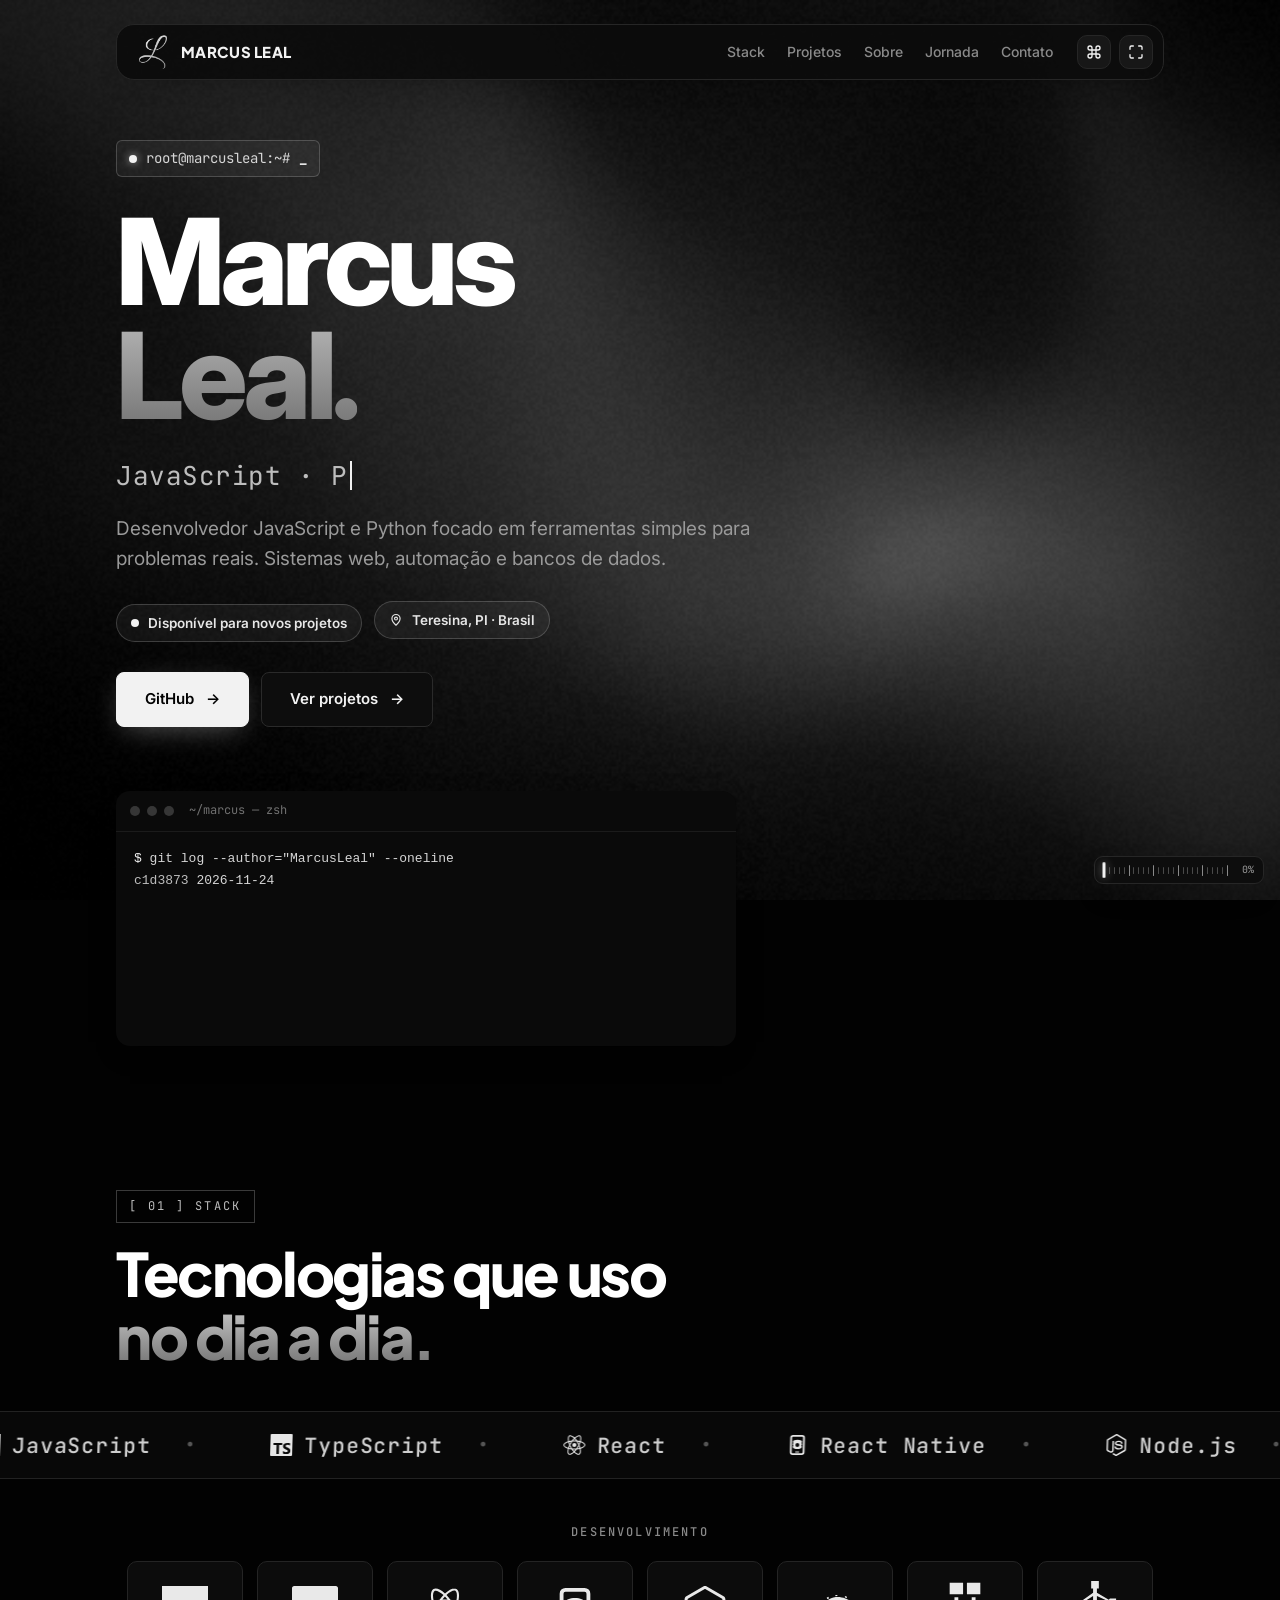
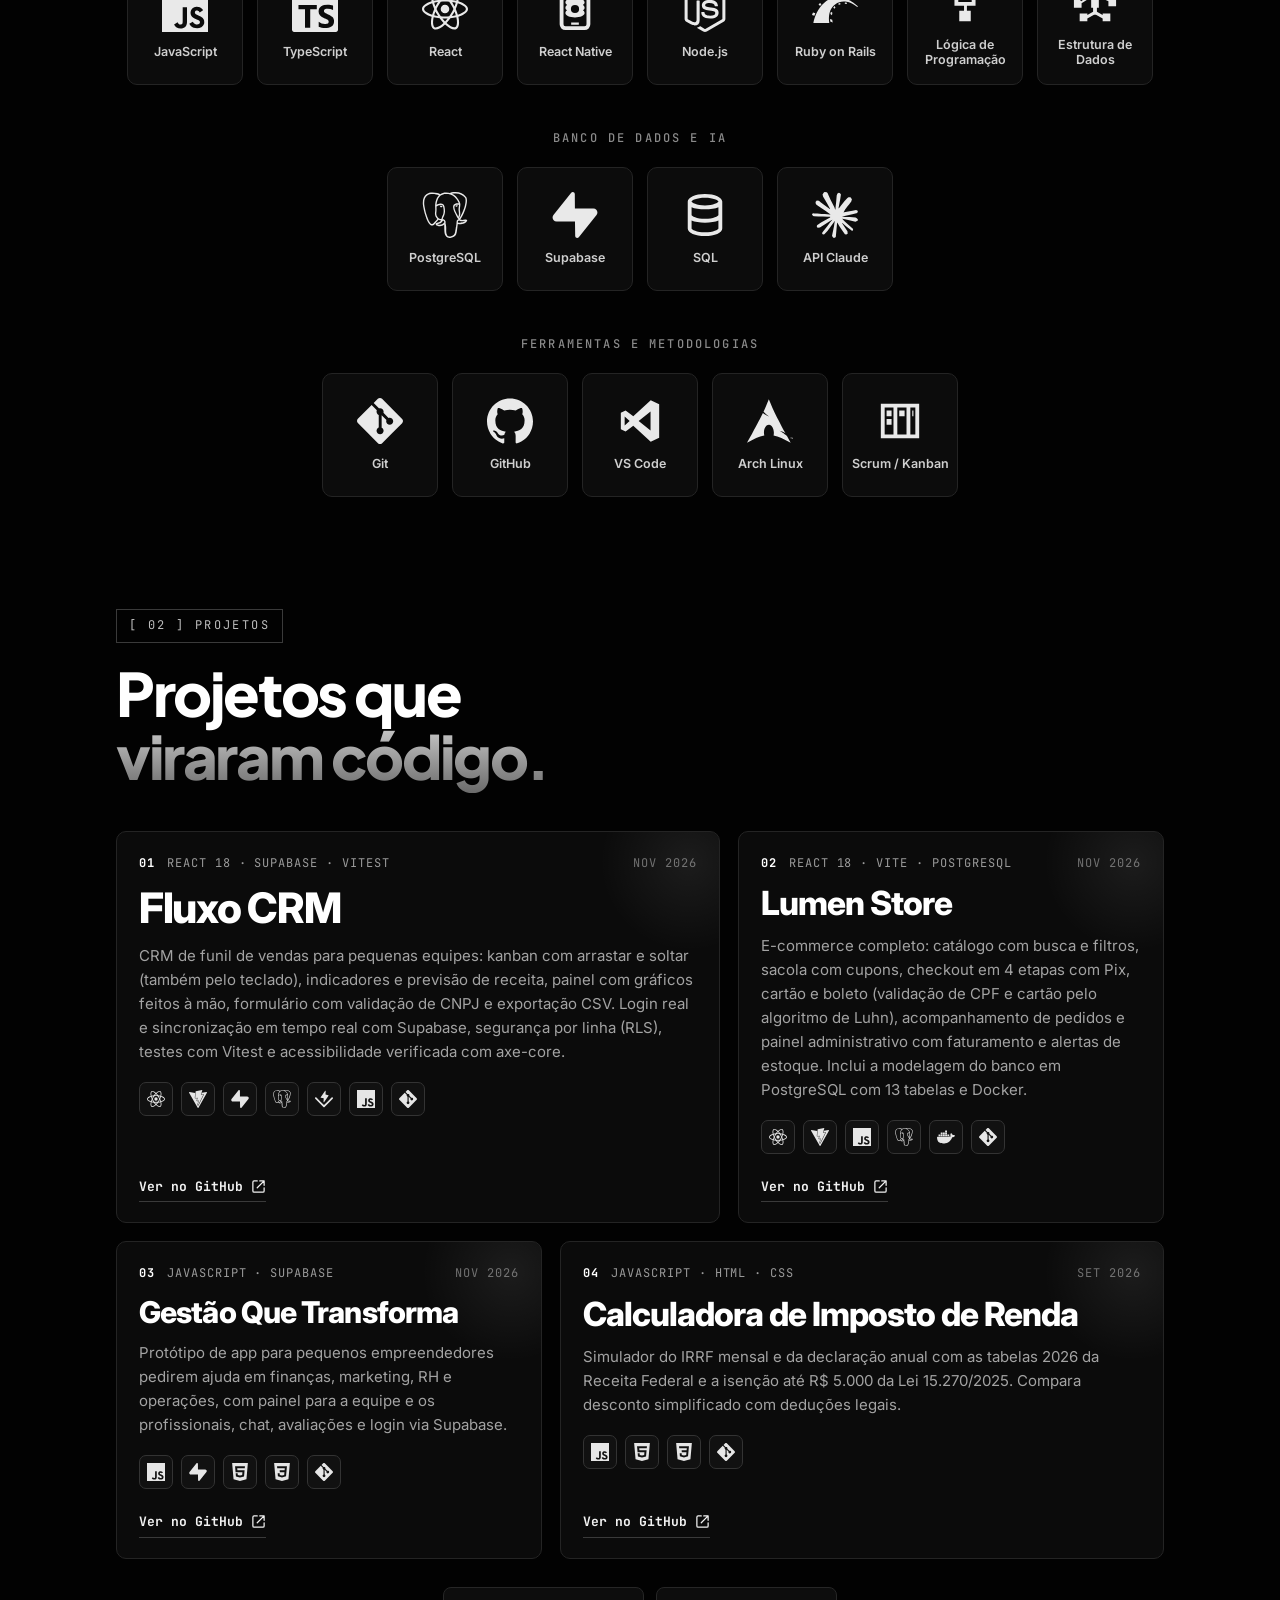
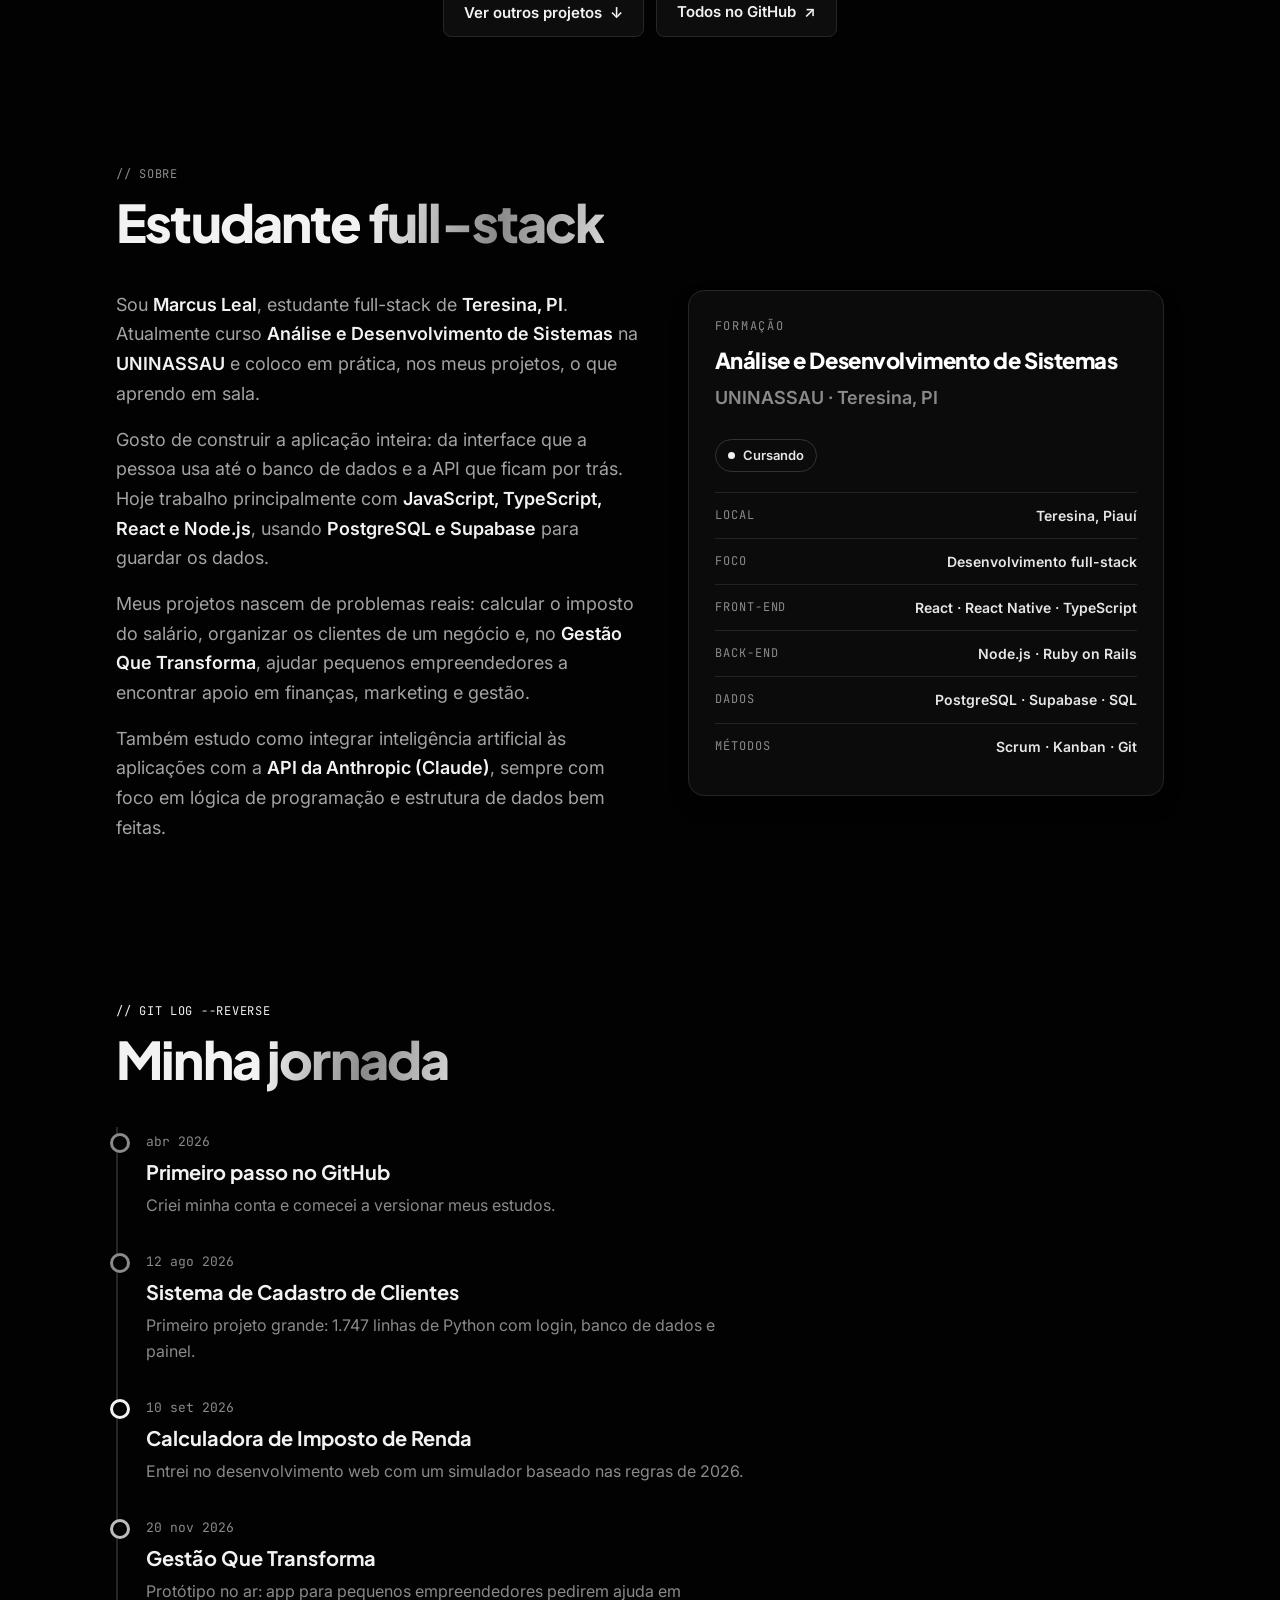
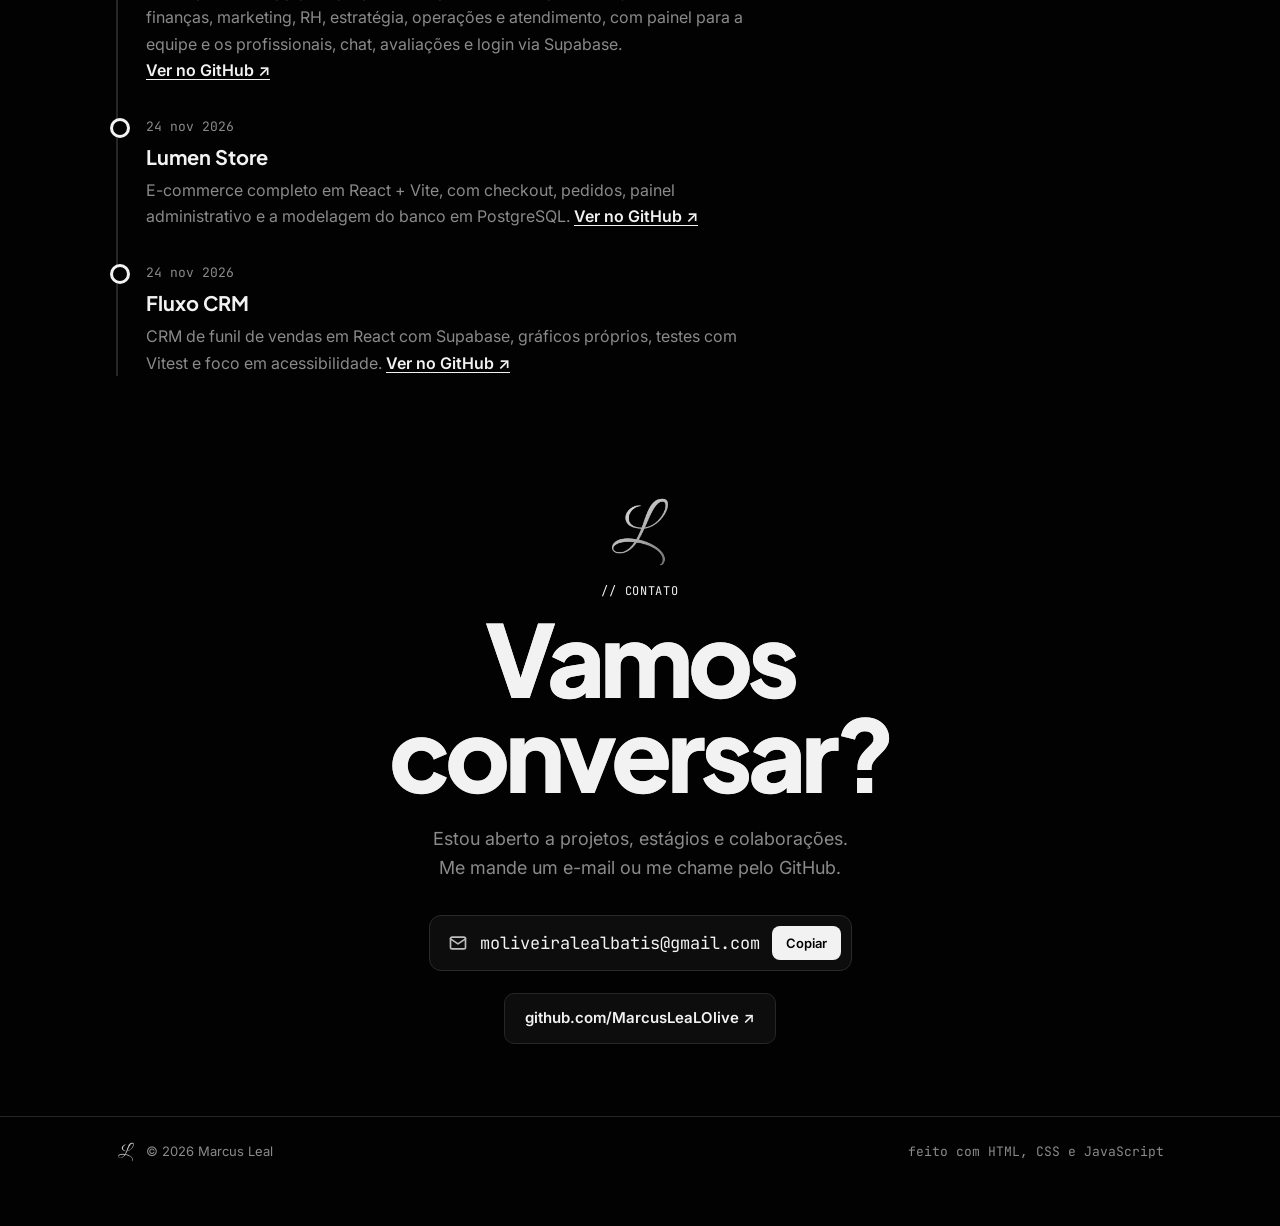
==== index.html @ 1be0ffc7 "Portfólio de Marcus Leal: estrutura organizada para GitHub e Vercel Co-Authored-By: Claude Opus 5.5 " ====
<!doctype html>
<html lang="pt-BR">
<head>
<meta charset="utf-8">
<meta name="viewport" content="width=device-width, initial-scale=1, viewport-fit=cover">
<title>Marcus Leal · Desenvolvedor full-stack</title>
<meta name="description" content="Portfólio de Marcus Leal, estudante full-stack de Análise e Desenvolvimento de Sistemas na UNINASSAU, em Teresina (PI). Projetos em React, Node.js, TypeScript, PostgreSQL e Supabase.">
<meta name="theme-color" content="#020202">
<meta property="og:title" content="Marcus Leal · Desenvolvedor full-stack">
<meta property="og:description" content="Projetos em React, Node.js, TypeScript, PostgreSQL e Supabase.">
<meta property="og:type" content="website">
<meta property="og:url" content="https://marcusleal.site/">
<meta property="og:image" content="https://marcusleal.site/images/og-image.png">
<meta property="og:locale" content="pt_BR">
<meta name="twitter:card" content="summary_large_image">
<meta name="author" content="Marcus Leal">
<meta name="robots" content="index, follow">
<style>:root{color-scheme:dark;padding-top:env(safe-area-inset-top,0px);padding-bottom:env(safe-area-inset-bottom,0px)}body{margin:0;font:14px/1.5 system-ui,-apple-system,sans-serif}img{max-width:100%}[hidden]{display:none!important}</style>
<link rel="canonical" href="https://marcusleal.site/">
<link rel="icon" href="/favicon.ico" sizes="any">
<link rel="icon" type="image/png" sizes="48x48" href="/favicon-48.png">
<link rel="icon" type="image/png" sizes="96x96" href="/favicon-96.png">
<link rel="icon" type="image/png" sizes="192x192" href="/favicon-192.png">
<link rel="apple-touch-icon" href="/apple-touch-icon.png">
<link rel="manifest" href="/site.webmanifest">
<link rel="preconnect" href="https://fonts.googleapis.com">
<link rel="stylesheet" href="https://fonts.googleapis.com/css2?family=Abril+Fatface&family=League+Spartan:wght@800;900&family=Plus+Jakarta+Sans:wght@500;600;700;800&family=Inter:wght@400;500;600&family=JetBrains+Mono:wght@400;500&display=swap">
<link rel="stylesheet" href="/style.css">
</head>
<body>
<canvas id="ocean" aria-hidden="true"></canvas>

<nav class="top">
  <div class="wrap bar">
    <div class="pill">
      <a class="logo" href="#topo" aria-label="Marcus Leal, início"><span class="mark-L" aria-hidden="true"></span>Marcus Leal</a>
      <div class="right">
        <ul>
          <li><a href="#stack">Stack</a></li>
          <li><a href="#projetos">Projetos</a></li>
          <li><a href="#sobre">Sobre</a></li>
          <li><a href="#jornada">Jornada</a></li>
          <li><a href="#contato">Contato</a></li>
        </ul>
        <button class="icon-btn" id="cmd" type="button" aria-label="Abrir menu rápido (Ctrl+K)" title="Menu rápido (Ctrl+K)">
          <svg viewBox="0 0 24 24" fill="none" stroke="currentColor" stroke-width="2" stroke-linecap="round" stroke-linejoin="round"><path d="M15 6v12a3 3 0 1 0 3-3H6a3 3 0 1 0 3 3V6a3 3 0 1 0-3 3h12a3 3 0 1 0-3-3"/></svg>
        </button>
        <button class="icon-btn" id="fs" type="button" aria-label="Tela cheia" title="Tela cheia">
          <svg viewBox="0 0 24 24" fill="none" stroke="currentColor" stroke-width="2" stroke-linecap="round" stroke-linejoin="round"><path d="M8 3H5a2 2 0 0 0-2 2v3M21 8V5a2 2 0 0 0-2-2h-3M3 16v3a2 2 0 0 0 2 2h3M16 21h3a2 2 0 0 0 2-2v-3"/></svg>
        </button>
      </div>
    </div>
  </div>
</nav>
<div class="ruler" id="ruler" role="slider" aria-label="Rolagem da página" aria-valuemin="0" aria-valuemax="100" aria-valuenow="0" tabindex="0"><div class="ticks" id="ticks"><span class="mark" id="mark"></span></div><span class="pct" id="rpct">0%</span></div>
<div class="palette-bg" id="pal" hidden>
  <div class="palette" role="dialog" aria-label="Menu rápido">
    <input id="palq" placeholder="Ir para…" autocomplete="off">
    <ul id="pall">
      <li><a href="#topo">Início <span>topo</span></a></li>
      <li><a href="#projetos">Projetos <span>5 repositórios</span></a></li>
      <li><a href="#sobre">Sobre <span>formação</span></a></li>
      <li><a href="#jornada">Jornada <span>git log</span></a></li>
      <li><a href="#contato">Contato <span>e-mail</span></a></li>
      <li><a href="https://github.com/MarcusLeaLOlive" target="_blank" rel="noopener">GitHub <span>↗</span></a></li>
    </ul>
  </div>
</div>

<main>
  <header class="hero hero2" id="topo">
    <div class="wrap">
      <span class="prompt"><i></i>root@marcusleal:~# <b class="cur">_</b></span>
      <h1 class="name2" aria-label="Marcus Leal">Marcus<br><span>Leal<em>.</em></span></h1>
      <p class="stack2" aria-label="JavaScript, Python e SQLite"><span id="stk">JavaScript · Python · SQLite</span><span class="bar" aria-hidden="true"></span></p>
      <p class="desc2">Desenvolvedor JavaScript e Python focado em ferramentas simples para problemas reais. Sistemas web, automação e bancos de dados.</p>
      <span class="avail"><i></i>Disponível para novos projetos</span>
      <span class="avail loc"><svg viewBox="0 0 24 24" width="14" height="14" fill="none" stroke="currentColor" stroke-width="2" stroke-linecap="round" stroke-linejoin="round" aria-hidden="true"><path d="M12 21s-7-6.2-7-11.5a7 7 0 0 1 14 0C19 14.8 12 21 12 21z"/><circle cx="12" cy="9.5" r="2.5"/></svg>Teresina, PI · Brasil</span>
      <div class="cta">
        <a class="btn primary" href="https://github.com/MarcusLeaLOlive" target="_blank" rel="noopener">GitHub <span aria-hidden="true">→</span></a>
        <a class="btn" href="#projetos">Ver projetos <span aria-hidden="true">→</span></a>
      </div>

      <div class="term" role="img" aria-label="Terminal mostrando o histórico de commits de Marcus Leal">
        <div class="term-top"><span></span><span></span><span></span><em>~/marcus — zsh</em></div>
        <pre id="term"></pre>
      </div>
    </div>
  </header>

  <section id="stack" class="stack">
    <div class="wrap">
      <span class="stk-tag">[ 01 ] STACK</span>
      <h2 class="stk-h">Tecnologias que uso<br><span>no dia a dia.</span></h2>
    </div>
    <div class="marquee stk-marquee" id="velo" aria-hidden="true">
      <div class="track" data-v="1"><div class="set"><span><svg class="ico" viewBox="0 0 24 24" aria-hidden="true"><path d="M0 0h24v24H0V0zm22.034 18.276c-.175-1.095-.888-2.015-3.003-2.873-.736-.345-1.554-.585-1.797-1.14-.091-.33-.105-.51-.046-.705.15-.646.915-.84 1.515-.66.39.12.75.42.976.9 1.034-.676 1.034-.676 1.755-1.125-.27-.42-.404-.601-.586-.78-.63-.705-1.469-1.065-2.834-1.034l-.705.089c-.676.165-1.32.525-1.71 1.005-1.14 1.291-.811 3.541.569 4.471 1.365 1.02 3.361 1.244 3.616 2.205.24 1.17-.87 1.545-1.966 1.41-.811-.18-1.26-.586-1.755-1.336l-1.83 1.051c.21.48.45.689.81 1.109 1.74 1.756 6.09 1.666 6.871-1.004.029-.09.24-.705.074-1.65l.046.067zm-8.983-7.245h-2.248c0 1.938-.009 3.864-.009 5.805 0 1.232.063 2.363-.138 2.711-.33.689-1.18.601-1.566.48-.396-.196-.597-.466-.83-.855-.063-.105-.11-.196-.127-.196l-1.825 1.125c.305.63.75 1.172 1.324 1.517.855.51 2.004.675 3.207.405.783-.226 1.458-.691 1.811-1.411.51-.93.402-2.07.397-3.346.012-2.054 0-4.109 0-6.179l.004-.056z"/></svg>JavaScript</span><span><svg class="ico" viewBox="0 0 24 24" aria-hidden="true"><path d="M1.125 0C.502 0 0 .502 0 1.125v21.75C0 23.498.502 24 1.125 24h21.75c.623 0 1.125-.502 1.125-1.125V1.125C24 .502 23.498 0 22.875 0zm17.363 9.75c.612 0 1.154.037 1.627.111a6.38 6.38 0 0 1 1.306.34v2.458a3.95 3.95 0 0 0-.643-.361 5.093 5.093 0 0 0-.717-.26 5.453 5.453 0 0 0-1.426-.2c-.3 0-.573.028-.819.086a2.1 2.1 0 0 0-.623.242c-.17.104-.3.229-.393.374a.888.888 0 0 0-.14.49c0 .196.053.373.156.529.104.156.252.304.443.444s.423.276.696.41c.273.135.582.274.926.416.47.197.892.407 1.266.628.374.222.695.473.963.753.268.279.472.598.614.957.142.359.214.776.214 1.253 0 .657-.125 1.21-.373 1.656a3.033 3.033 0 0 1-1.012 1.085 4.38 4.38 0 0 1-1.487.596c-.566.12-1.163.18-1.79.18a9.916 9.916 0 0 1-1.84-.164 5.544 5.544 0 0 1-1.512-.493v-2.63a5.033 5.033 0 0 0 3.237 1.2c.333 0 .624-.03.872-.09.249-.06.456-.144.623-.25.166-.108.29-.234.373-.38a1.023 1.023 0 0 0-.074-1.089 2.12 2.12 0 0 0-.537-.5 5.597 5.597 0 0 0-.807-.444 27.72 27.72 0 0 0-1.007-.436c-.918-.383-1.602-.852-2.053-1.405-.45-.553-.676-1.222-.676-2.005 0-.614.123-1.141.369-1.582.246-.441.58-.804 1.004-1.089a4.494 4.494 0 0 1 1.47-.629 7.536 7.536 0 0 1 1.77-.201zm-15.113.188h9.563v2.166H9.506v9.646H6.789v-9.646H3.375z"/></svg>TypeScript</span><span><svg class="ico" viewBox="0 0 24 24" aria-hidden="true"><path d="M14.23 12.004a2.236 2.236 0 0 1-2.235 2.236 2.236 2.236 0 0 1-2.236-2.236 2.236 2.236 0 0 1 2.235-2.236 2.236 2.236 0 0 1 2.236 2.236zm2.648-10.69c-1.346 0-3.107.96-4.888 2.622-1.78-1.653-3.542-2.602-4.887-2.602-.41 0-.783.093-1.106.278-1.375.793-1.683 3.264-.973 6.365C1.98 8.917 0 10.42 0 12.004c0 1.59 1.99 3.097 5.043 4.03-.704 3.113-.39 5.588.988 6.38.32.187.69.275 1.102.275 1.345 0 3.107-.96 4.888-2.624 1.78 1.654 3.542 2.603 4.887 2.603.41 0 .783-.09 1.106-.275 1.374-.792 1.683-3.263.973-6.365C22.02 15.096 24 13.59 24 12.004c0-1.59-1.99-3.097-5.043-4.032.704-3.11.39-5.587-.988-6.38-.318-.184-.688-.277-1.092-.278zm-.005 1.09v.006c.225 0 .406.044.558.127.666.382.955 1.835.73 3.704-.054.46-.142.945-.25 1.44-.96-.236-2.006-.417-3.107-.534-.66-.905-1.345-1.727-2.035-2.447 1.592-1.48 3.087-2.292 4.105-2.295zm-9.77.02c1.012 0 2.514.808 4.11 2.28-.686.72-1.37 1.537-2.02 2.442-1.107.117-2.154.298-3.113.538-.112-.49-.195-.964-.254-1.42-.23-1.868.054-3.32.714-3.707.19-.09.4-.127.563-.132zm4.882 3.05c.455.468.91.992 1.36 1.564-.44-.02-.89-.034-1.345-.034-.46 0-.915.01-1.36.034.44-.572.895-1.096 1.345-1.565zM12 8.1c.74 0 1.477.034 2.202.093.406.582.802 1.203 1.183 1.86.372.64.71 1.29 1.018 1.946-.308.655-.646 1.31-1.013 1.95-.38.66-.773 1.288-1.18 1.87-.728.063-1.466.098-2.21.098-.74 0-1.477-.035-2.202-.093-.406-.582-.802-1.204-1.183-1.86-.372-.64-.71-1.29-1.018-1.946.303-.657.646-1.313 1.013-1.954.38-.66.773-1.286 1.18-1.868.728-.064 1.466-.098 2.21-.098zm-3.635.254c-.24.377-.48.763-.704 1.16-.225.39-.435.782-.635 1.174-.265-.656-.49-1.31-.676-1.947.64-.15 1.315-.283 2.015-.386zm7.26 0c.695.103 1.365.23 2.006.387-.18.632-.405 1.282-.66 1.933-.2-.39-.41-.783-.64-1.174-.225-.392-.465-.774-.705-1.146zm3.063.675c.484.15.944.317 1.375.498 1.732.74 2.852 1.708 2.852 2.476-.005.768-1.125 1.74-2.857 2.475-.42.18-.88.342-1.355.493-.28-.958-.646-1.956-1.1-2.98.45-1.017.81-2.01 1.085-2.964zm-13.395.004c.278.96.645 1.957 1.1 2.98-.45 1.017-.812 2.01-1.086 2.964-.484-.15-.944-.318-1.37-.5-1.732-.737-2.852-1.706-2.852-2.474 0-.768 1.12-1.742 2.852-2.476.42-.18.88-.342 1.356-.494zm11.678 4.28c.265.657.49 1.312.676 1.948-.64.157-1.316.29-2.016.39.24-.375.48-.762.705-1.158.225-.39.435-.788.636-1.18zm-9.945.02c.2.392.41.783.64 1.175.23.39.465.772.705 1.143-.695-.102-1.365-.23-2.006-.386.18-.63.406-1.282.66-1.933zM17.92 16.32c.112.493.2.968.254 1.423.23 1.868-.054 3.32-.714 3.708-.147.09-.338.128-.563.128-1.012 0-2.514-.807-4.11-2.28.686-.72 1.37-1.536 2.02-2.44 1.107-.118 2.154-.3 3.113-.54zm-11.83.01c.96.234 2.006.415 3.107.532.66.905 1.345 1.727 2.035 2.446-1.595 1.483-3.092 2.295-4.11 2.295-.22-.005-.406-.05-.553-.132-.666-.38-.955-1.834-.73-3.703.054-.46.142-.944.25-1.438zm4.56.64c.44.02.89.034 1.345.034.46 0 .915-.01 1.36-.034-.44.572-.895 1.095-1.345 1.565-.455-.47-.91-.993-1.36-1.565z"/></svg>React</span><span><svg class="ico" viewBox="0 0 24 24" aria-hidden="true"><path d="M12 9.86a2.14 2.14 0 1 0 0 4.28 2.14 2.14 0 0 0 0-4.28zM7 1h10a3 3 0 0 1 3 3v16a3 3 0 0 1-3 3H7a3 3 0 0 1-3-3V4a3 3 0 0 1 3-3zm0 2a1 1 0 0 0-1 1v16a1 1 0 0 0 1 1h10a1 1 0 0 0 1-1V4a1 1 0 0 0-1-1H7zm3 16h4v1.2h-4V19zm2-12.8c2.7 0 5 .9 5 2.3 0 .5-.3 1-.9 1.4.6.4.9.9.9 1.4s-.3 1-.9 1.4c.6.4.9.9.9 1.4 0 1.4-2.3 2.3-5 2.3s-5-.9-5-2.3c0-.5.3-1 .9-1.4-.6-.4-.9-.9-.9-1.4s.3-1 .9-1.4C7.3 9.5 7 9 7 8.5c0-1.4 2.3-2.3 5-2.3z"/></svg>React Native</span><span><svg class="ico" viewBox="0 0 24 24" aria-hidden="true"><path d="M11.998,24c-0.321,0-0.641-0.084-0.922-0.247l-2.936-1.737c-0.438-0.245-0.224-0.332-0.08-0.383 c0.585-0.203,0.703-0.25,1.328-0.604c0.065-0.037,0.151-0.023,0.218,0.017l2.256,1.339c0.082,0.045,0.197,0.045,0.272,0l8.795-5.076 c0.082-0.047,0.134-0.141,0.134-0.238V6.921c0-0.099-0.053-0.192-0.137-0.242l-8.791-5.072c-0.081-0.047-0.189-0.047-0.271,0 L3.075,6.68C2.99,6.729,2.936,6.825,2.936,6.921v10.15c0,0.097,0.054,0.189,0.139,0.235l2.409,1.392 c1.307,0.654,2.108-0.116,2.108-0.89V7.787c0-0.142,0.114-0.253,0.256-0.253h1.115c0.139,0,0.255,0.112,0.255,0.253v10.021 c0,1.745-0.95,2.745-2.604,2.745c-0.508,0-0.909,0-2.026-0.551L2.28,18.675c-0.57-0.329-0.922-0.945-0.922-1.604V6.921 c0-0.659,0.353-1.275,0.922-1.603l8.795-5.082c0.557-0.315,1.296-0.315,1.848,0l8.794,5.082c0.57,0.329,0.924,0.944,0.924,1.603 v10.15c0,0.659-0.354,1.273-0.924,1.604l-8.794,5.078C12.643,23.916,12.324,24,11.998,24z M19.099,13.993 c0-1.9-1.284-2.406-3.987-2.763c-2.731-0.361-3.009-0.548-3.009-1.187c0-0.528,0.235-1.233,2.258-1.233 c1.807,0,2.473,0.389,2.747,1.607c0.024,0.115,0.129,0.199,0.247,0.199h1.141c0.071,0,0.138-0.031,0.186-0.081 c0.048-0.054,0.074-0.123,0.067-0.196c-0.177-2.098-1.571-3.076-4.388-3.076c-2.508,0-4.004,1.058-4.004,2.833 c0,1.925,1.488,2.457,3.895,2.695c2.88,0.282,3.103,0.703,3.103,1.269c0,0.983-0.789,1.402-2.642,1.402 c-2.327,0-2.839-0.584-3.011-1.742c-0.02-0.124-0.126-0.215-0.253-0.215h-1.137c-0.141,0-0.254,0.112-0.254,0.253 c0,1.482,0.806,3.248,4.655,3.248C17.501,17.007,19.099,15.91,19.099,13.993z"/></svg>Node.js</span><span><svg class="ico" viewBox="0 0 24 24" aria-hidden="true"><path d="M.741 19.365h8.36s-1.598-7.291 3.693-10.243l.134-.066c1.286-.637 4.907-2.431 10.702 1.854.19-.159.37-.286.37-.286s-5.503-5.492-11.63-4.878c-3.079.275-6.867 3.079-9.09 6.783C1.058 16.233.741 19.365.741 19.365Zm8.804-.783a10.682 10.682 0 0 1-.127-1.333l1.143.412c.063.498.159.963.254 1.376l-1.27-.455Zm-7.799-4.317L.529 13.82c-.201.455-.423.984-.529 1.27l1.217.444c.137-.359.36-.878.529-1.269Zm7.831.296.857.677c.042-.413.116-.825.222-1.238l-.762-.603c-.137.391-.233.783-.317 1.164Zm2.042-2.646-.508-.762c.191-.243.413-.486.656-.709l.476.72a5.958 5.958 0 0 0-.624.751ZM4.19 8.878l.752.656c-.254.265-.498.551-.72.836l-.815-.698c.244-.265.508-.529.783-.794Zm9.799 1.027-.243-.73c.265-.117.571-.233.931-.339l.233.698a6.82 6.82 0 0 0-.921.371Zm3.122-.656.042-.667c.339.021.688.064 1.048.138l-.042.656a5.859 5.859 0 0 0-1.048-.127ZM8.942 6.392l-.476-.731c-.265.138-.54.286-.826.455l.487.741c.275-.169.54-.328.815-.465Zm9.217-.053.042-.709c-.095-.053-.36-.18-1.026-.371l-.043.699c.349.116.688.243 1.027.381ZM13.238 5.28h.106l-.212-.645c-.328 0-.666.021-1.016.063l.201.625a8.87 8.87 0 0 1 .921-.043Z"/></svg>Ruby on Rails</span><span><svg class="ico" viewBox="0 0 24 24" aria-hidden="true"><path d="M4 2h7v6H4V2zm9 0h7v6h-7V2zM6.5 9.5h2V12h7V9.5h2V14h-4.5v2.5H15V22H9v-5.5h2.5V14H6.5V9.5z"/></svg>Lógica de Programação</span><span><svg class="ico" viewBox="0 0 24 24" aria-hidden="true"><path d="M10 1h4v4h-1v2.2l6.2 3.6.6-.6h3.2v4h-4v-2.6L13 8.9V11h1v4h-1v2.1l3 1.7V18h4v4h-4v-1.4l-3.5-2h-1L8 20.6V22H4v-4h4v.8l3-1.7V15h-1v-4h1V8.9l-6 3.7V15H1v-4h3.2l.6.6L11 7.2V5h-1V1z"/></svg>Estrutura de Dados</span><span><svg class="ico" viewBox="0 0 24 24" aria-hidden="true"><path d="M23.5594 14.7228a.5269.5269 0 0 0-.0563-.1191c-.139-.2632-.4768-.3418-1.0074-.2321-1.6533.3411-2.2935.1312-2.5256-.0191 1.342-2.0482 2.445-4.522 3.0411-6.8297.2714-1.0507.7982-3.5237.1222-4.7316a1.5641 1.5641 0 0 0-.1509-.235C21.6931.9086 19.8007.0248 17.5099.0005c-1.4947-.0158-2.7705.3461-3.1161.4794a9.449 9.449 0 0 0-.5159-.0816 8.044 8.044 0 0 0-1.3114-.1278c-1.1822-.0184-2.2038.2642-3.0498.8406-.8573-.3211-4.7888-1.645-7.2219.0788C.9359 2.1526.3086 3.8733.4302 6.3043c.0409.818.5069 3.334 1.2423 5.7436.4598 1.5065.9387 2.7019 1.4334 3.582.553.9942 1.1259 1.5933 1.7143 1.7895.4474.1491 1.1327.1441 1.8581-.7279.8012-.9635 1.5903-1.8258 1.9446-2.2069.4351.2355.9064.3625 1.39.3772a.0569.0569 0 0 0 .0004.0041 11.0312 11.0312 0 0 0-.2472.3054c-.3389.4302-.4094.5197-1.5002.7443-.3102.064-1.1344.2339-1.1464.8115-.0025.1224.0329.2309.0919.3268.2269.4231.9216.6097 1.015.6331 1.3345.3335 2.5044.092 3.3714-.6787-.017 2.231.0775 4.4174.3454 5.0874.2212.5529.7618 1.9045 2.4692 1.9043.2505 0 .5263-.0291.8296-.0941 1.7819-.3821 2.5557-1.1696 2.855-2.9059.1503-.8707.4016-2.8753.5388-4.1012.0169-.0703.0357-.1207.057-.1362.0007-.0005.0697-.0471.4272.0307a.3673.3673 0 0 0 .0443.0068l.2539.0223.0149.001c.8468.0384 1.9114-.1426 2.5312-.4308.6438-.2988 1.8057-1.0323 1.5951-1.6698zM2.371 11.8765c-.7435-2.4358-1.1779-4.8851-1.2123-5.5719-.1086-2.1714.4171-3.6829 1.5623-4.4927 1.8367-1.2986 4.8398-.5408 6.108-.13-.0032.0032-.0066.0061-.0098.0094-2.0238 2.044-1.9758 5.536-1.9708 5.7495-.0002.0823.0066.1989.0162.3593.0348.5873.0996 1.6804-.0735 2.9184-.1609 1.1504.1937 2.2764.9728 3.0892.0806.0841.1648.1631.2518.2374-.3468.3714-1.1004 1.1926-1.9025 2.1576-.5677.6825-.9597.5517-1.0886.5087-.3919-.1307-.813-.5871-1.2381-1.3223-.4796-.839-.9635-2.0317-1.4155-3.5126zm6.0072 5.0871c-.1711-.0428-.3271-.1132-.4322-.1772.0889-.0394.2374-.0902.4833-.1409 1.2833-.2641 1.4815-.4506 1.9143-1.0002.0992-.126.2116-.2687.3673-.4426a.3549.3549 0 0 0 .0737-.1298c.1708-.1513.2724-.1099.4369-.0417.156.0646.3078.26.3695.4752.0291.1016.0619.2945-.0452.4444-.9043 1.2658-2.2216 1.2494-3.1676 1.0128zm2.094-3.988-.0525.141c-.133.3566-.2567.6881-.3334 1.003-.6674-.0021-1.3168-.2872-1.8105-.8024-.6279-.6551-.9131-1.5664-.7825-2.5004.1828-1.3079.1153-2.4468.079-3.0586-.005-.0857-.0095-.1607-.0122-.2199.2957-.2621 1.6659-.9962 2.6429-.7724.4459.1022.7176.4057.8305.928.5846 2.7038.0774 3.8307-.3302 4.7363-.084.1866-.1633.3629-.2311.5454zm7.3637 4.5725c-.0169.1768-.0358.376-.0618.5959l-.146.4383a.3547.3547 0 0 0-.0182.1077c-.0059.4747-.054.6489-.115.8693-.0634.2292-.1353.4891-.1794 1.0575-.11 1.4143-.8782 2.2267-2.4172 2.5565-1.5155.3251-1.7843-.4968-2.0212-1.2217a6.5824 6.5824 0 0 0-.0769-.2266c-.2154-.5858-.1911-1.4119-.1574-2.5551.0165-.5612-.0249-1.9013-.3302-2.6462.0044-.2932.0106-.5909.019-.8918a.3529.3529 0 0 0-.0153-.1126 1.4927 1.4927 0 0 0-.0439-.208c-.1226-.4283-.4213-.7866-.7797-.9351-.1424-.059-.4038-.1672-.7178-.0869.067-.276.1831-.5875.309-.9249l.0529-.142c.0595-.16.134-.3257.213-.5012.4265-.9476 1.0106-2.2453.3766-5.1772-.2374-1.0981-1.0304-1.6343-2.2324-1.5098-.7207.0746-1.3799.3654-1.7088.5321a5.6716 5.6716 0 0 0-.1958.1041c.0918-1.1064.4386-3.1741 1.7357-4.4823a4.0306 4.0306 0 0 1 .3033-.276.3532.3532 0 0 0 .1447-.0644c.7524-.5706 1.6945-.8506 2.802-.8325.4091.0067.8017.0339 1.1742.081 1.939.3544 3.2439 1.4468 4.0359 2.3827.8143.9623 1.2552 1.9315 1.4312 2.4543-1.3232-.1346-2.2234.1268-2.6797.779-.9926 1.4189.543 4.1729 1.2811 5.4964.1353.2426.2522.4522.2889.5413.2403.5825.5515.9713.7787 1.2552.0696.087.1372.1714.1885.245-.4008.1155-1.1208.3825-1.0552 1.717-.0123.1563-.0423.4469-.0834.8148-.0461.2077-.0702.4603-.0994.7662zm.8905-1.6211c-.0405-.8316.2691-.9185.5967-1.0105a2.8566 2.8566 0 0 0 .135-.0406 1.202 1.202 0 0 0 .1342.103c.5703.3765 1.5823.4213 3.0068.1344-.2016.1769-.5189.3994-.9533.6011-.4098.1903-1.0957.333-1.7473.3636-.7197.0336-1.0859-.0807-1.1721-.151zm.5695-9.2712c-.0059.3508-.0542.6692-.1054 1.0017-.055.3576-.112.7274-.1264 1.1762-.0142.4368.0404.8909.0932 1.3301.1066.887.216 1.8003-.2075 2.7014a3.5272 3.5272 0 0 1-.1876-.3856c-.0527-.1276-.1669-.3326-.3251-.6162-.6156-1.1041-2.0574-3.6896-1.3193-4.7446.3795-.5427 1.3408-.5661 2.1781-.463zm.2284 7.0137a12.3762 12.3762 0 0 0-.0853-.1074l-.0355-.0444c.7262-1.1995.5842-2.3862.4578-3.4385-.0519-.4318-.1009-.8396-.0885-1.2226.0129-.4061.0666-.7543.1185-1.0911.0639-.415.1288-.8443.1109-1.3505.0134-.0531.0188-.1158.0118-.1902-.0457-.4855-.5999-1.938-1.7294-3.253-.6076-.7073-1.4896-1.4972-2.6889-2.0395.5251-.1066 1.2328-.2035 2.0244-.1859 2.0515.0456 3.6746.8135 4.8242 2.2824a.908.908 0 0 1 .0667.1002c.7231 1.3556-.2762 6.2751-2.9867 10.5405zm-8.8166-6.1162c-.025.1794-.3089.4225-.6211.4225a.5821.5821 0 0 1-.0809-.0056c-.1873-.026-.3765-.144-.5059-.3156-.0458-.0605-.1203-.178-.1055-.2844.0055-.0401.0261-.0985.0925-.1488.1182-.0894.3518-.1226.6096-.0867.3163.0441.6426.1938.6113.4186zm7.9305-.4114c.0111.0792-.049.201-.1531.3102-.0683.0717-.212.1961-.4079.2232a.5456.5456 0 0 1-.075.0052c-.2935 0-.5414-.2344-.5607-.3717-.024-.1765.2641-.3106.5611-.352.297-.0414.6111.0088.6356.1851z"/></svg>PostgreSQL</span><span><svg class="ico" viewBox="0 0 24 24" aria-hidden="true"><path d="M11.9 1.036c-.015-.986-1.26-1.41-1.874-.637L.764 12.05C-.33 13.427.65 15.455 2.409 15.455h9.579l.113 7.51c.014.985 1.259 1.408 1.873.636l9.262-11.653c1.093-1.375.113-3.403-1.645-3.403h-9.642z"/></svg>Supabase</span><span><svg class="ico" viewBox="0 0 24 24" aria-hidden="true"><path d="M12 1C6.9 1 3 2.8 3 5v14c0 2.2 3.9 4 9 4s9-1.8 9-4V5c0-2.2-3.9-4-9-4zm0 2c4.4 0 7 1.4 7 2s-2.6 2-7 2-7-1.4-7-2 2.6-2 7-2zM5 7.9C6.6 8.6 9.2 9 12 9s5.4-.4 7-1.1V12c0 .6-2.6 2-7 2s-7-1.4-7-2V7.9zm0 7C6.6 15.6 9.2 16 12 16s5.4-.4 7-1.1V19c0 .6-2.6 2-7 2s-7-1.4-7-2v-4.1z"/></svg>SQL</span><span><svg class="ico" viewBox="0 0 24 24" aria-hidden="true"><path d="m4.7144 15.9555 4.7174-2.6471.079-.2307-.079-.1275h-.2307l-.7893-.0486-2.6956-.0729-2.3375-.0971-2.2646-.1214-.5707-.1215-.5343-.7042.0546-.3522.4797-.3218.686.0608 1.5179.1032 2.2767.1578 1.6514.0972 2.4468.255h.3886l.0546-.1579-.1336-.0971-.1032-.0972L6.973 9.8356l-2.55-1.6879-1.3356-.9714-.7225-.4918-.3643-.4614-.1578-1.0078.6557-.7225.8803.0607.2246.0607.8925.686 1.9064 1.4754 2.4893 1.8336.3643.3035.1457-.1032.0182-.0728-.164-.2733-1.3539-2.4467-1.445-2.4893-.6435-1.032-.17-.6194c-.0607-.255-.1032-.4674-.1032-.7285L6.287.1335 6.6997 0l.9957.1336.419.3642.6192 1.4147 1.0018 2.2282 1.5543 3.0296.4553.8985.2429.8318.091.255h.1579v-.1457l.1275-1.706.2368-2.0947.2307-2.6957.0789-.7589.3764-.9107.7468-.4918.5828.2793.4797.686-.0668.4433-.2853 1.8517-.5586 2.9021-.3643 1.9429h.2125l.2429-.2429.9835-1.3053 1.6514-2.0643.7286-.8196.85-.9046.5464-.4311h1.0321l.759 1.1293-.34 1.1657-1.0625 1.3478-.8804 1.1414-1.2628 1.7-.7893 1.36.0729.1093.1882-.0183 2.8535-.607 1.5421-.2794 1.8396-.3157.8318.3886.091.3946-.3278.8075-1.967.4857-2.3072.4614-3.4364.8136-.0425.0304.0486.0607 1.5482.1457.6618.0364h1.621l3.0175.2247.7892.522.4736.6376-.079.4857-1.2142.6193-1.6393-.3886-3.825-.9107-1.3113-.3279h-.1822v.1093l1.0929 1.0686 2.0035 1.8092 2.5075 2.3314.1275.5768-.3218.4554-.34-.0486-2.2039-1.6575-.85-.7468-1.9246-1.621h-.1275v.17l.4432.6496 2.3436 3.5214.1214 1.0807-.17.3521-.6071.2125-.6679-.1214-1.3721-1.9246L14.38 17.959l-1.1414-1.9428-.1397.079-.674 7.2552-.3156.3703-.7286.2793-.6071-.4614-.3218-.7468.3218-1.4753.3886-1.9246.3157-1.53.2853-1.9004.17-.6314-.0121-.0425-.1397.0182-1.4328 1.9672-2.1796 2.9446-1.7243 1.8456-.4128.164-.7164-.3704.0667-.6618.4008-.5889 2.386-3.0357 1.4389-1.882.929-1.0868-.0062-.1579h-.0546l-6.3385 4.1164-1.1293.1457-.4857-.4554.0608-.7467.2307-.2429 1.9064-1.3114Z"/></svg>API Claude</span><span><svg class="ico" viewBox="0 0 24 24" aria-hidden="true"><path d="M23.546 10.93L13.067.452c-.604-.603-1.582-.603-2.188 0L8.708 2.627l2.76 2.76c.645-.215 1.379-.07 1.889.441.516.515.658 1.258.438 1.9l2.658 2.66c.645-.223 1.387-.078 1.9.435.721.72.721 1.884 0 2.604-.719.719-1.881.719-2.6 0-.539-.541-.674-1.337-.404-1.996L12.86 8.955v6.525c.176.086.342.203.488.348.713.721.713 1.883 0 2.6-.719.721-1.889.721-2.609 0-.719-.719-.719-1.879 0-2.598.182-.18.387-.316.605-.406V8.835c-.217-.091-.424-.222-.6-.401-.545-.545-.676-1.342-.396-2.009L7.636 3.7.45 10.881c-.6.605-.6 1.584 0 2.189l10.48 10.477c.604.604 1.582.604 2.186 0l10.43-10.43c.605-.603.605-1.582 0-2.187"/></svg>Git</span><span><svg class="ico" viewBox="0 0 24 24" aria-hidden="true"><path d="M12 .297c-6.63 0-12 5.373-12 12 0 5.303 3.438 9.8 8.205 11.385.6.113.82-.258.82-.577 0-.285-.01-1.04-.015-2.04-3.338.724-4.042-1.61-4.042-1.61C4.422 18.07 3.633 17.7 3.633 17.7c-1.087-.744.084-.729.084-.729 1.205.084 1.838 1.236 1.838 1.236 1.07 1.835 2.809 1.305 3.495.998.108-.776.417-1.305.76-1.605-2.665-.3-5.466-1.332-5.466-5.93 0-1.31.465-2.38 1.235-3.22-.135-.303-.54-1.523.105-3.176 0 0 1.005-.322 3.3 1.23.96-.267 1.98-.399 3-.405 1.02.006 2.04.138 3 .405 2.28-1.552 3.285-1.23 3.285-1.23.645 1.653.24 2.873.12 3.176.765.84 1.23 1.91 1.23 3.22 0 4.61-2.805 5.625-5.475 5.92.42.36.81 1.096.81 2.22 0 1.606-.015 2.896-.015 3.286 0 .315.21.69.825.57C20.565 22.092 24 17.592 24 12.297c0-6.627-5.373-12-12-12"/></svg>GitHub</span><span><svg class="ico" viewBox="0 0 24 24" aria-hidden="true"><path d="M17.6 1.2 22 3.3v17.4l-4.4 2.1-9.1-8.3-4 3L2 16.3V7.7l2.5-1.2 4 3 9.1-8.3zM17.5 7 11.3 12l6.2 5V7zM4 9.6v4.8L6.6 12 4 9.6z"/></svg>VS Code</span><span><svg class="ico" viewBox="0 0 24 24" aria-hidden="true"><path d="M11.39.605C10.376 3.092 9.764 4.72 8.635 7.132c.693.734 1.543 1.589 2.923 2.554-1.484-.61-2.496-1.224-3.252-1.86C6.86 10.842 4.596 15.138 0 23.395c3.612-2.085 6.412-3.37 9.021-3.862a6.61 6.61 0 01-.171-1.547l.003-.115c.058-2.315 1.261-4.095 2.687-3.973 1.426.12 2.534 2.096 2.478 4.409a6.52 6.52 0 01-.146 1.243c2.58.505 5.352 1.787 8.914 3.844-.702-1.293-1.33-2.459-1.929-3.57-.943-.73-1.926-1.682-3.933-2.713 1.38.359 2.367.772 3.137 1.234-6.09-11.334-6.582-12.84-8.67-17.74zM22.898 21.36v-.623h-.234v-.084h.562v.084h-.234v.623h.331v-.707h.142l.167.5.034.107a2.26 2.26 0 01.038-.114l.17-.493H24v.707h-.091v-.593l-.206.593h-.084l-.205-.602v.602h-.091"/></svg>Arch Linux</span><span><svg class="ico" viewBox="0 0 24 24" aria-hidden="true"><path d="M2 3h20v18H2V3zm2 2v14h4.6V5H4zm6.6 0v14h4.8V5h-4.8zm6.8 0v14H20V5h-2.6zM5 6.5h2.6v3H5v-3zm0 4.5h2.6v3H5v-3zm6.6-4.5h2.8v3h-2.8v-3zm6.8 0H19v3h-.6v-3z"/></svg>Scrum / Kanban</span></div></div>
    </div>
    <div class="wrap">
      <h3 class="stk-group">Desenvolvimento</h3>
      <ul class="stk-grid" aria-label="Desenvolvimento"><li class="stk-card" style="--i:0"><svg class="" viewBox="0 0 24 24" aria-hidden="true"><path d="M0 0h24v24H0V0zm22.034 18.276c-.175-1.095-.888-2.015-3.003-2.873-.736-.345-1.554-.585-1.797-1.14-.091-.33-.105-.51-.046-.705.15-.646.915-.84 1.515-.66.39.12.75.42.976.9 1.034-.676 1.034-.676 1.755-1.125-.27-.42-.404-.601-.586-.78-.63-.705-1.469-1.065-2.834-1.034l-.705.089c-.676.165-1.32.525-1.71 1.005-1.14 1.291-.811 3.541.569 4.471 1.365 1.02 3.361 1.244 3.616 2.205.24 1.17-.87 1.545-1.966 1.41-.811-.18-1.26-.586-1.755-1.336l-1.83 1.051c.21.48.45.689.81 1.109 1.74 1.756 6.09 1.666 6.871-1.004.029-.09.24-.705.074-1.65l.046.067zm-8.983-7.245h-2.248c0 1.938-.009 3.864-.009 5.805 0 1.232.063 2.363-.138 2.711-.33.689-1.18.601-1.566.48-.396-.196-.597-.466-.83-.855-.063-.105-.11-.196-.127-.196l-1.825 1.125c.305.63.75 1.172 1.324 1.517.855.51 2.004.675 3.207.405.783-.226 1.458-.691 1.811-1.411.51-.93.402-2.07.397-3.346.012-2.054 0-4.109 0-6.179l.004-.056z"/></svg><span>JavaScript</span></li><li class="stk-card" style="--i:1"><svg class="" viewBox="0 0 24 24" aria-hidden="true"><path d="M1.125 0C.502 0 0 .502 0 1.125v21.75C0 23.498.502 24 1.125 24h21.75c.623 0 1.125-.502 1.125-1.125V1.125C24 .502 23.498 0 22.875 0zm17.363 9.75c.612 0 1.154.037 1.627.111a6.38 6.38 0 0 1 1.306.34v2.458a3.95 3.95 0 0 0-.643-.361 5.093 5.093 0 0 0-.717-.26 5.453 5.453 0 0 0-1.426-.2c-.3 0-.573.028-.819.086a2.1 2.1 0 0 0-.623.242c-.17.104-.3.229-.393.374a.888.888 0 0 0-.14.49c0 .196.053.373.156.529.104.156.252.304.443.444s.423.276.696.41c.273.135.582.274.926.416.47.197.892.407 1.266.628.374.222.695.473.963.753.268.279.472.598.614.957.142.359.214.776.214 1.253 0 .657-.125 1.21-.373 1.656a3.033 3.033 0 0 1-1.012 1.085 4.38 4.38 0 0 1-1.487.596c-.566.12-1.163.18-1.79.18a9.916 9.916 0 0 1-1.84-.164 5.544 5.544 0 0 1-1.512-.493v-2.63a5.033 5.033 0 0 0 3.237 1.2c.333 0 .624-.03.872-.09.249-.06.456-.144.623-.25.166-.108.29-.234.373-.38a1.023 1.023 0 0 0-.074-1.089 2.12 2.12 0 0 0-.537-.5 5.597 5.597 0 0 0-.807-.444 27.72 27.72 0 0 0-1.007-.436c-.918-.383-1.602-.852-2.053-1.405-.45-.553-.676-1.222-.676-2.005 0-.614.123-1.141.369-1.582.246-.441.58-.804 1.004-1.089a4.494 4.494 0 0 1 1.47-.629 7.536 7.536 0 0 1 1.77-.201zm-15.113.188h9.563v2.166H9.506v9.646H6.789v-9.646H3.375z"/></svg><span>TypeScript</span></li><li class="stk-card" style="--i:2"><svg class="" viewBox="0 0 24 24" aria-hidden="true"><path d="M14.23 12.004a2.236 2.236 0 0 1-2.235 2.236 2.236 2.236 0 0 1-2.236-2.236 2.236 2.236 0 0 1 2.235-2.236 2.236 2.236 0 0 1 2.236 2.236zm2.648-10.69c-1.346 0-3.107.96-4.888 2.622-1.78-1.653-3.542-2.602-4.887-2.602-.41 0-.783.093-1.106.278-1.375.793-1.683 3.264-.973 6.365C1.98 8.917 0 10.42 0 12.004c0 1.59 1.99 3.097 5.043 4.03-.704 3.113-.39 5.588.988 6.38.32.187.69.275 1.102.275 1.345 0 3.107-.96 4.888-2.624 1.78 1.654 3.542 2.603 4.887 2.603.41 0 .783-.09 1.106-.275 1.374-.792 1.683-3.263.973-6.365C22.02 15.096 24 13.59 24 12.004c0-1.59-1.99-3.097-5.043-4.032.704-3.11.39-5.587-.988-6.38-.318-.184-.688-.277-1.092-.278zm-.005 1.09v.006c.225 0 .406.044.558.127.666.382.955 1.835.73 3.704-.054.46-.142.945-.25 1.44-.96-.236-2.006-.417-3.107-.534-.66-.905-1.345-1.727-2.035-2.447 1.592-1.48 3.087-2.292 4.105-2.295zm-9.77.02c1.012 0 2.514.808 4.11 2.28-.686.72-1.37 1.537-2.02 2.442-1.107.117-2.154.298-3.113.538-.112-.49-.195-.964-.254-1.42-.23-1.868.054-3.32.714-3.707.19-.09.4-.127.563-.132zm4.882 3.05c.455.468.91.992 1.36 1.564-.44-.02-.89-.034-1.345-.034-.46 0-.915.01-1.36.034.44-.572.895-1.096 1.345-1.565zM12 8.1c.74 0 1.477.034 2.202.093.406.582.802 1.203 1.183 1.86.372.64.71 1.29 1.018 1.946-.308.655-.646 1.31-1.013 1.95-.38.66-.773 1.288-1.18 1.87-.728.063-1.466.098-2.21.098-.74 0-1.477-.035-2.202-.093-.406-.582-.802-1.204-1.183-1.86-.372-.64-.71-1.29-1.018-1.946.303-.657.646-1.313 1.013-1.954.38-.66.773-1.286 1.18-1.868.728-.064 1.466-.098 2.21-.098zm-3.635.254c-.24.377-.48.763-.704 1.16-.225.39-.435.782-.635 1.174-.265-.656-.49-1.31-.676-1.947.64-.15 1.315-.283 2.015-.386zm7.26 0c.695.103 1.365.23 2.006.387-.18.632-.405 1.282-.66 1.933-.2-.39-.41-.783-.64-1.174-.225-.392-.465-.774-.705-1.146zm3.063.675c.484.15.944.317 1.375.498 1.732.74 2.852 1.708 2.852 2.476-.005.768-1.125 1.74-2.857 2.475-.42.18-.88.342-1.355.493-.28-.958-.646-1.956-1.1-2.98.45-1.017.81-2.01 1.085-2.964zm-13.395.004c.278.96.645 1.957 1.1 2.98-.45 1.017-.812 2.01-1.086 2.964-.484-.15-.944-.318-1.37-.5-1.732-.737-2.852-1.706-2.852-2.474 0-.768 1.12-1.742 2.852-2.476.42-.18.88-.342 1.356-.494zm11.678 4.28c.265.657.49 1.312.676 1.948-.64.157-1.316.29-2.016.39.24-.375.48-.762.705-1.158.225-.39.435-.788.636-1.18zm-9.945.02c.2.392.41.783.64 1.175.23.39.465.772.705 1.143-.695-.102-1.365-.23-2.006-.386.18-.63.406-1.282.66-1.933zM17.92 16.32c.112.493.2.968.254 1.423.23 1.868-.054 3.32-.714 3.708-.147.09-.338.128-.563.128-1.012 0-2.514-.807-4.11-2.28.686-.72 1.37-1.536 2.02-2.44 1.107-.118 2.154-.3 3.113-.54zm-11.83.01c.96.234 2.006.415 3.107.532.66.905 1.345 1.727 2.035 2.446-1.595 1.483-3.092 2.295-4.11 2.295-.22-.005-.406-.05-.553-.132-.666-.38-.955-1.834-.73-3.703.054-.46.142-.944.25-1.438zm4.56.64c.44.02.89.034 1.345.034.46 0 .915-.01 1.36-.034-.44.572-.895 1.095-1.345 1.565-.455-.47-.91-.993-1.36-1.565z"/></svg><span>React</span></li><li class="stk-card" style="--i:3"><svg class="" viewBox="0 0 24 24" aria-hidden="true"><path d="M12 9.86a2.14 2.14 0 1 0 0 4.28 2.14 2.14 0 0 0 0-4.28zM7 1h10a3 3 0 0 1 3 3v16a3 3 0 0 1-3 3H7a3 3 0 0 1-3-3V4a3 3 0 0 1 3-3zm0 2a1 1 0 0 0-1 1v16a1 1 0 0 0 1 1h10a1 1 0 0 0 1-1V4a1 1 0 0 0-1-1H7zm3 16h4v1.2h-4V19zm2-12.8c2.7 0 5 .9 5 2.3 0 .5-.3 1-.9 1.4.6.4.9.9.9 1.4s-.3 1-.9 1.4c.6.4.9.9.9 1.4 0 1.4-2.3 2.3-5 2.3s-5-.9-5-2.3c0-.5.3-1 .9-1.4-.6-.4-.9-.9-.9-1.4s.3-1 .9-1.4C7.3 9.5 7 9 7 8.5c0-1.4 2.3-2.3 5-2.3z"/></svg><span>React Native</span></li><li class="stk-card" style="--i:4"><svg class="" viewBox="0 0 24 24" aria-hidden="true"><path d="M11.998,24c-0.321,0-0.641-0.084-0.922-0.247l-2.936-1.737c-0.438-0.245-0.224-0.332-0.08-0.383 c0.585-0.203,0.703-0.25,1.328-0.604c0.065-0.037,0.151-0.023,0.218,0.017l2.256,1.339c0.082,0.045,0.197,0.045,0.272,0l8.795-5.076 c0.082-0.047,0.134-0.141,0.134-0.238V6.921c0-0.099-0.053-0.192-0.137-0.242l-8.791-5.072c-0.081-0.047-0.189-0.047-0.271,0 L3.075,6.68C2.99,6.729,2.936,6.825,2.936,6.921v10.15c0,0.097,0.054,0.189,0.139,0.235l2.409,1.392 c1.307,0.654,2.108-0.116,2.108-0.89V7.787c0-0.142,0.114-0.253,0.256-0.253h1.115c0.139,0,0.255,0.112,0.255,0.253v10.021 c0,1.745-0.95,2.745-2.604,2.745c-0.508,0-0.909,0-2.026-0.551L2.28,18.675c-0.57-0.329-0.922-0.945-0.922-1.604V6.921 c0-0.659,0.353-1.275,0.922-1.603l8.795-5.082c0.557-0.315,1.296-0.315,1.848,0l8.794,5.082c0.57,0.329,0.924,0.944,0.924,1.603 v10.15c0,0.659-0.354,1.273-0.924,1.604l-8.794,5.078C12.643,23.916,12.324,24,11.998,24z M19.099,13.993 c0-1.9-1.284-2.406-3.987-2.763c-2.731-0.361-3.009-0.548-3.009-1.187c0-0.528,0.235-1.233,2.258-1.233 c1.807,0,2.473,0.389,2.747,1.607c0.024,0.115,0.129,0.199,0.247,0.199h1.141c0.071,0,0.138-0.031,0.186-0.081 c0.048-0.054,0.074-0.123,0.067-0.196c-0.177-2.098-1.571-3.076-4.388-3.076c-2.508,0-4.004,1.058-4.004,2.833 c0,1.925,1.488,2.457,3.895,2.695c2.88,0.282,3.103,0.703,3.103,1.269c0,0.983-0.789,1.402-2.642,1.402 c-2.327,0-2.839-0.584-3.011-1.742c-0.02-0.124-0.126-0.215-0.253-0.215h-1.137c-0.141,0-0.254,0.112-0.254,0.253 c0,1.482,0.806,3.248,4.655,3.248C17.501,17.007,19.099,15.91,19.099,13.993z"/></svg><span>Node.js</span></li><li class="stk-card" style="--i:5"><svg class="" viewBox="0 0 24 24" aria-hidden="true"><path d="M.741 19.365h8.36s-1.598-7.291 3.693-10.243l.134-.066c1.286-.637 4.907-2.431 10.702 1.854.19-.159.37-.286.37-.286s-5.503-5.492-11.63-4.878c-3.079.275-6.867 3.079-9.09 6.783C1.058 16.233.741 19.365.741 19.365Zm8.804-.783a10.682 10.682 0 0 1-.127-1.333l1.143.412c.063.498.159.963.254 1.376l-1.27-.455Zm-7.799-4.317L.529 13.82c-.201.455-.423.984-.529 1.27l1.217.444c.137-.359.36-.878.529-1.269Zm7.831.296.857.677c.042-.413.116-.825.222-1.238l-.762-.603c-.137.391-.233.783-.317 1.164Zm2.042-2.646-.508-.762c.191-.243.413-.486.656-.709l.476.72a5.958 5.958 0 0 0-.624.751ZM4.19 8.878l.752.656c-.254.265-.498.551-.72.836l-.815-.698c.244-.265.508-.529.783-.794Zm9.799 1.027-.243-.73c.265-.117.571-.233.931-.339l.233.698a6.82 6.82 0 0 0-.921.371Zm3.122-.656.042-.667c.339.021.688.064 1.048.138l-.042.656a5.859 5.859 0 0 0-1.048-.127ZM8.942 6.392l-.476-.731c-.265.138-.54.286-.826.455l.487.741c.275-.169.54-.328.815-.465Zm9.217-.053.042-.709c-.095-.053-.36-.18-1.026-.371l-.043.699c.349.116.688.243 1.027.381ZM13.238 5.28h.106l-.212-.645c-.328 0-.666.021-1.016.063l.201.625a8.87 8.87 0 0 1 .921-.043Z"/></svg><span>Ruby on Rails</span></li><li class="stk-card" style="--i:6"><svg class="" viewBox="0 0 24 24" aria-hidden="true"><path d="M4 2h7v6H4V2zm9 0h7v6h-7V2zM6.5 9.5h2V12h7V9.5h2V14h-4.5v2.5H15V22H9v-5.5h2.5V14H6.5V9.5z"/></svg><span>Lógica de Programação</span></li><li class="stk-card" style="--i:7"><svg class="" viewBox="0 0 24 24" aria-hidden="true"><path d="M10 1h4v4h-1v2.2l6.2 3.6.6-.6h3.2v4h-4v-2.6L13 8.9V11h1v4h-1v2.1l3 1.7V18h4v4h-4v-1.4l-3.5-2h-1L8 20.6V22H4v-4h4v.8l3-1.7V15h-1v-4h1V8.9l-6 3.7V15H1v-4h3.2l.6.6L11 7.2V5h-1V1z"/></svg><span>Estrutura de Dados</span></li></ul>
      <h3 class="stk-group">Banco de Dados e IA</h3>
      <ul class="stk-grid" aria-label="Banco de Dados e IA"><li class="stk-card" style="--i:8"><svg class="" viewBox="0 0 24 24" aria-hidden="true"><path d="M23.5594 14.7228a.5269.5269 0 0 0-.0563-.1191c-.139-.2632-.4768-.3418-1.0074-.2321-1.6533.3411-2.2935.1312-2.5256-.0191 1.342-2.0482 2.445-4.522 3.0411-6.8297.2714-1.0507.7982-3.5237.1222-4.7316a1.5641 1.5641 0 0 0-.1509-.235C21.6931.9086 19.8007.0248 17.5099.0005c-1.4947-.0158-2.7705.3461-3.1161.4794a9.449 9.449 0 0 0-.5159-.0816 8.044 8.044 0 0 0-1.3114-.1278c-1.1822-.0184-2.2038.2642-3.0498.8406-.8573-.3211-4.7888-1.645-7.2219.0788C.9359 2.1526.3086 3.8733.4302 6.3043c.0409.818.5069 3.334 1.2423 5.7436.4598 1.5065.9387 2.7019 1.4334 3.582.553.9942 1.1259 1.5933 1.7143 1.7895.4474.1491 1.1327.1441 1.8581-.7279.8012-.9635 1.5903-1.8258 1.9446-2.2069.4351.2355.9064.3625 1.39.3772a.0569.0569 0 0 0 .0004.0041 11.0312 11.0312 0 0 0-.2472.3054c-.3389.4302-.4094.5197-1.5002.7443-.3102.064-1.1344.2339-1.1464.8115-.0025.1224.0329.2309.0919.3268.2269.4231.9216.6097 1.015.6331 1.3345.3335 2.5044.092 3.3714-.6787-.017 2.231.0775 4.4174.3454 5.0874.2212.5529.7618 1.9045 2.4692 1.9043.2505 0 .5263-.0291.8296-.0941 1.7819-.3821 2.5557-1.1696 2.855-2.9059.1503-.8707.4016-2.8753.5388-4.1012.0169-.0703.0357-.1207.057-.1362.0007-.0005.0697-.0471.4272.0307a.3673.3673 0 0 0 .0443.0068l.2539.0223.0149.001c.8468.0384 1.9114-.1426 2.5312-.4308.6438-.2988 1.8057-1.0323 1.5951-1.6698zM2.371 11.8765c-.7435-2.4358-1.1779-4.8851-1.2123-5.5719-.1086-2.1714.4171-3.6829 1.5623-4.4927 1.8367-1.2986 4.8398-.5408 6.108-.13-.0032.0032-.0066.0061-.0098.0094-2.0238 2.044-1.9758 5.536-1.9708 5.7495-.0002.0823.0066.1989.0162.3593.0348.5873.0996 1.6804-.0735 2.9184-.1609 1.1504.1937 2.2764.9728 3.0892.0806.0841.1648.1631.2518.2374-.3468.3714-1.1004 1.1926-1.9025 2.1576-.5677.6825-.9597.5517-1.0886.5087-.3919-.1307-.813-.5871-1.2381-1.3223-.4796-.839-.9635-2.0317-1.4155-3.5126zm6.0072 5.0871c-.1711-.0428-.3271-.1132-.4322-.1772.0889-.0394.2374-.0902.4833-.1409 1.2833-.2641 1.4815-.4506 1.9143-1.0002.0992-.126.2116-.2687.3673-.4426a.3549.3549 0 0 0 .0737-.1298c.1708-.1513.2724-.1099.4369-.0417.156.0646.3078.26.3695.4752.0291.1016.0619.2945-.0452.4444-.9043 1.2658-2.2216 1.2494-3.1676 1.0128zm2.094-3.988-.0525.141c-.133.3566-.2567.6881-.3334 1.003-.6674-.0021-1.3168-.2872-1.8105-.8024-.6279-.6551-.9131-1.5664-.7825-2.5004.1828-1.3079.1153-2.4468.079-3.0586-.005-.0857-.0095-.1607-.0122-.2199.2957-.2621 1.6659-.9962 2.6429-.7724.4459.1022.7176.4057.8305.928.5846 2.7038.0774 3.8307-.3302 4.7363-.084.1866-.1633.3629-.2311.5454zm7.3637 4.5725c-.0169.1768-.0358.376-.0618.5959l-.146.4383a.3547.3547 0 0 0-.0182.1077c-.0059.4747-.054.6489-.115.8693-.0634.2292-.1353.4891-.1794 1.0575-.11 1.4143-.8782 2.2267-2.4172 2.5565-1.5155.3251-1.7843-.4968-2.0212-1.2217a6.5824 6.5824 0 0 0-.0769-.2266c-.2154-.5858-.1911-1.4119-.1574-2.5551.0165-.5612-.0249-1.9013-.3302-2.6462.0044-.2932.0106-.5909.019-.8918a.3529.3529 0 0 0-.0153-.1126 1.4927 1.4927 0 0 0-.0439-.208c-.1226-.4283-.4213-.7866-.7797-.9351-.1424-.059-.4038-.1672-.7178-.0869.067-.276.1831-.5875.309-.9249l.0529-.142c.0595-.16.134-.3257.213-.5012.4265-.9476 1.0106-2.2453.3766-5.1772-.2374-1.0981-1.0304-1.6343-2.2324-1.5098-.7207.0746-1.3799.3654-1.7088.5321a5.6716 5.6716 0 0 0-.1958.1041c.0918-1.1064.4386-3.1741 1.7357-4.4823a4.0306 4.0306 0 0 1 .3033-.276.3532.3532 0 0 0 .1447-.0644c.7524-.5706 1.6945-.8506 2.802-.8325.4091.0067.8017.0339 1.1742.081 1.939.3544 3.2439 1.4468 4.0359 2.3827.8143.9623 1.2552 1.9315 1.4312 2.4543-1.3232-.1346-2.2234.1268-2.6797.779-.9926 1.4189.543 4.1729 1.2811 5.4964.1353.2426.2522.4522.2889.5413.2403.5825.5515.9713.7787 1.2552.0696.087.1372.1714.1885.245-.4008.1155-1.1208.3825-1.0552 1.717-.0123.1563-.0423.4469-.0834.8148-.0461.2077-.0702.4603-.0994.7662zm.8905-1.6211c-.0405-.8316.2691-.9185.5967-1.0105a2.8566 2.8566 0 0 0 .135-.0406 1.202 1.202 0 0 0 .1342.103c.5703.3765 1.5823.4213 3.0068.1344-.2016.1769-.5189.3994-.9533.6011-.4098.1903-1.0957.333-1.7473.3636-.7197.0336-1.0859-.0807-1.1721-.151zm.5695-9.2712c-.0059.3508-.0542.6692-.1054 1.0017-.055.3576-.112.7274-.1264 1.1762-.0142.4368.0404.8909.0932 1.3301.1066.887.216 1.8003-.2075 2.7014a3.5272 3.5272 0 0 1-.1876-.3856c-.0527-.1276-.1669-.3326-.3251-.6162-.6156-1.1041-2.0574-3.6896-1.3193-4.7446.3795-.5427 1.3408-.5661 2.1781-.463zm.2284 7.0137a12.3762 12.3762 0 0 0-.0853-.1074l-.0355-.0444c.7262-1.1995.5842-2.3862.4578-3.4385-.0519-.4318-.1009-.8396-.0885-1.2226.0129-.4061.0666-.7543.1185-1.0911.0639-.415.1288-.8443.1109-1.3505.0134-.0531.0188-.1158.0118-.1902-.0457-.4855-.5999-1.938-1.7294-3.253-.6076-.7073-1.4896-1.4972-2.6889-2.0395.5251-.1066 1.2328-.2035 2.0244-.1859 2.0515.0456 3.6746.8135 4.8242 2.2824a.908.908 0 0 1 .0667.1002c.7231 1.3556-.2762 6.2751-2.9867 10.5405zm-8.8166-6.1162c-.025.1794-.3089.4225-.6211.4225a.5821.5821 0 0 1-.0809-.0056c-.1873-.026-.3765-.144-.5059-.3156-.0458-.0605-.1203-.178-.1055-.2844.0055-.0401.0261-.0985.0925-.1488.1182-.0894.3518-.1226.6096-.0867.3163.0441.6426.1938.6113.4186zm7.9305-.4114c.0111.0792-.049.201-.1531.3102-.0683.0717-.212.1961-.4079.2232a.5456.5456 0 0 1-.075.0052c-.2935 0-.5414-.2344-.5607-.3717-.024-.1765.2641-.3106.5611-.352.297-.0414.6111.0088.6356.1851z"/></svg><span>PostgreSQL</span></li><li class="stk-card" style="--i:9"><svg class="" viewBox="0 0 24 24" aria-hidden="true"><path d="M11.9 1.036c-.015-.986-1.26-1.41-1.874-.637L.764 12.05C-.33 13.427.65 15.455 2.409 15.455h9.579l.113 7.51c.014.985 1.259 1.408 1.873.636l9.262-11.653c1.093-1.375.113-3.403-1.645-3.403h-9.642z"/></svg><span>Supabase</span></li><li class="stk-card" style="--i:10"><svg class="" viewBox="0 0 24 24" aria-hidden="true"><path d="M12 1C6.9 1 3 2.8 3 5v14c0 2.2 3.9 4 9 4s9-1.8 9-4V5c0-2.2-3.9-4-9-4zm0 2c4.4 0 7 1.4 7 2s-2.6 2-7 2-7-1.4-7-2 2.6-2 7-2zM5 7.9C6.6 8.6 9.2 9 12 9s5.4-.4 7-1.1V12c0 .6-2.6 2-7 2s-7-1.4-7-2V7.9zm0 7C6.6 15.6 9.2 16 12 16s5.4-.4 7-1.1V19c0 .6-2.6 2-7 2s-7-1.4-7-2v-4.1z"/></svg><span>SQL</span></li><li class="stk-card" style="--i:11"><svg class="" viewBox="0 0 24 24" aria-hidden="true"><path d="m4.7144 15.9555 4.7174-2.6471.079-.2307-.079-.1275h-.2307l-.7893-.0486-2.6956-.0729-2.3375-.0971-2.2646-.1214-.5707-.1215-.5343-.7042.0546-.3522.4797-.3218.686.0608 1.5179.1032 2.2767.1578 1.6514.0972 2.4468.255h.3886l.0546-.1579-.1336-.0971-.1032-.0972L6.973 9.8356l-2.55-1.6879-1.3356-.9714-.7225-.4918-.3643-.4614-.1578-1.0078.6557-.7225.8803.0607.2246.0607.8925.686 1.9064 1.4754 2.4893 1.8336.3643.3035.1457-.1032.0182-.0728-.164-.2733-1.3539-2.4467-1.445-2.4893-.6435-1.032-.17-.6194c-.0607-.255-.1032-.4674-.1032-.7285L6.287.1335 6.6997 0l.9957.1336.419.3642.6192 1.4147 1.0018 2.2282 1.5543 3.0296.4553.8985.2429.8318.091.255h.1579v-.1457l.1275-1.706.2368-2.0947.2307-2.6957.0789-.7589.3764-.9107.7468-.4918.5828.2793.4797.686-.0668.4433-.2853 1.8517-.5586 2.9021-.3643 1.9429h.2125l.2429-.2429.9835-1.3053 1.6514-2.0643.7286-.8196.85-.9046.5464-.4311h1.0321l.759 1.1293-.34 1.1657-1.0625 1.3478-.8804 1.1414-1.2628 1.7-.7893 1.36.0729.1093.1882-.0183 2.8535-.607 1.5421-.2794 1.8396-.3157.8318.3886.091.3946-.3278.8075-1.967.4857-2.3072.4614-3.4364.8136-.0425.0304.0486.0607 1.5482.1457.6618.0364h1.621l3.0175.2247.7892.522.4736.6376-.079.4857-1.2142.6193-1.6393-.3886-3.825-.9107-1.3113-.3279h-.1822v.1093l1.0929 1.0686 2.0035 1.8092 2.5075 2.3314.1275.5768-.3218.4554-.34-.0486-2.2039-1.6575-.85-.7468-1.9246-1.621h-.1275v.17l.4432.6496 2.3436 3.5214.1214 1.0807-.17.3521-.6071.2125-.6679-.1214-1.3721-1.9246L14.38 17.959l-1.1414-1.9428-.1397.079-.674 7.2552-.3156.3703-.7286.2793-.6071-.4614-.3218-.7468.3218-1.4753.3886-1.9246.3157-1.53.2853-1.9004.17-.6314-.0121-.0425-.1397.0182-1.4328 1.9672-2.1796 2.9446-1.7243 1.8456-.4128.164-.7164-.3704.0667-.6618.4008-.5889 2.386-3.0357 1.4389-1.882.929-1.0868-.0062-.1579h-.0546l-6.3385 4.1164-1.1293.1457-.4857-.4554.0608-.7467.2307-.2429 1.9064-1.3114Z"/></svg><span>API Claude</span></li></ul>
      <h3 class="stk-group">Ferramentas e Metodologias</h3>
      <ul class="stk-grid" aria-label="Ferramentas e Metodologias"><li class="stk-card" style="--i:12"><svg class="" viewBox="0 0 24 24" aria-hidden="true"><path d="M23.546 10.93L13.067.452c-.604-.603-1.582-.603-2.188 0L8.708 2.627l2.76 2.76c.645-.215 1.379-.07 1.889.441.516.515.658 1.258.438 1.9l2.658 2.66c.645-.223 1.387-.078 1.9.435.721.72.721 1.884 0 2.604-.719.719-1.881.719-2.6 0-.539-.541-.674-1.337-.404-1.996L12.86 8.955v6.525c.176.086.342.203.488.348.713.721.713 1.883 0 2.6-.719.721-1.889.721-2.609 0-.719-.719-.719-1.879 0-2.598.182-.18.387-.316.605-.406V8.835c-.217-.091-.424-.222-.6-.401-.545-.545-.676-1.342-.396-2.009L7.636 3.7.45 10.881c-.6.605-.6 1.584 0 2.189l10.48 10.477c.604.604 1.582.604 2.186 0l10.43-10.43c.605-.603.605-1.582 0-2.187"/></svg><span>Git</span></li><li class="stk-card" style="--i:13"><svg class="" viewBox="0 0 24 24" aria-hidden="true"><path d="M12 .297c-6.63 0-12 5.373-12 12 0 5.303 3.438 9.8 8.205 11.385.6.113.82-.258.82-.577 0-.285-.01-1.04-.015-2.04-3.338.724-4.042-1.61-4.042-1.61C4.422 18.07 3.633 17.7 3.633 17.7c-1.087-.744.084-.729.084-.729 1.205.084 1.838 1.236 1.838 1.236 1.07 1.835 2.809 1.305 3.495.998.108-.776.417-1.305.76-1.605-2.665-.3-5.466-1.332-5.466-5.93 0-1.31.465-2.38 1.235-3.22-.135-.303-.54-1.523.105-3.176 0 0 1.005-.322 3.3 1.23.96-.267 1.98-.399 3-.405 1.02.006 2.04.138 3 .405 2.28-1.552 3.285-1.23 3.285-1.23.645 1.653.24 2.873.12 3.176.765.84 1.23 1.91 1.23 3.22 0 4.61-2.805 5.625-5.475 5.92.42.36.81 1.096.81 2.22 0 1.606-.015 2.896-.015 3.286 0 .315.21.69.825.57C20.565 22.092 24 17.592 24 12.297c0-6.627-5.373-12-12-12"/></svg><span>GitHub</span></li><li class="stk-card" style="--i:14"><svg class="" viewBox="0 0 24 24" aria-hidden="true"><path d="M17.6 1.2 22 3.3v17.4l-4.4 2.1-9.1-8.3-4 3L2 16.3V7.7l2.5-1.2 4 3 9.1-8.3zM17.5 7 11.3 12l6.2 5V7zM4 9.6v4.8L6.6 12 4 9.6z"/></svg><span>VS Code</span></li><li class="stk-card" style="--i:15"><svg class="" viewBox="0 0 24 24" aria-hidden="true"><path d="M11.39.605C10.376 3.092 9.764 4.72 8.635 7.132c.693.734 1.543 1.589 2.923 2.554-1.484-.61-2.496-1.224-3.252-1.86C6.86 10.842 4.596 15.138 0 23.395c3.612-2.085 6.412-3.37 9.021-3.862a6.61 6.61 0 01-.171-1.547l.003-.115c.058-2.315 1.261-4.095 2.687-3.973 1.426.12 2.534 2.096 2.478 4.409a6.52 6.52 0 01-.146 1.243c2.58.505 5.352 1.787 8.914 3.844-.702-1.293-1.33-2.459-1.929-3.57-.943-.73-1.926-1.682-3.933-2.713 1.38.359 2.367.772 3.137 1.234-6.09-11.334-6.582-12.84-8.67-17.74zM22.898 21.36v-.623h-.234v-.084h.562v.084h-.234v.623h.331v-.707h.142l.167.5.034.107a2.26 2.26 0 01.038-.114l.17-.493H24v.707h-.091v-.593l-.206.593h-.084l-.205-.602v.602h-.091"/></svg><span>Arch Linux</span></li><li class="stk-card" style="--i:16"><svg class="" viewBox="0 0 24 24" aria-hidden="true"><path d="M2 3h20v18H2V3zm2 2v14h4.6V5H4zm6.6 0v14h4.8V5h-4.8zm6.8 0v14H20V5h-2.6zM5 6.5h2.6v3H5v-3zm0 4.5h2.6v3H5v-3zm6.6-4.5h2.8v3h-2.8v-3zm6.8 0H19v3h-.6v-3z"/></svg><span>Scrum / Kanban</span></li></ul>
    </div>
  </section>



  <section id="projetos" class="pjs">
    <div class="wrap">
      <span class="stk-tag">[ 02 ] PROJETOS</span>
      <h2 class="stk-h">Projetos que<br><span>viraram código.</span></h2>
      <div class="pj-grid">
        <article class="pj pj-wide">
          <div class="pj-meta"><b>01</b><span>React 18 · Supabase · Vitest</span><em>nov 2026</em></div>
          <h3>Fluxo CRM</h3>
          <p>CRM de funil de vendas para pequenas equipes: kanban com arrastar e soltar (também pelo teclado), indicadores e previsão de receita, painel com gráficos feitos à mão, formulário com validação de CNPJ e exportação CSV. Login real e sincronização em tempo real com Supabase, segurança por linha (RLS), testes com Vitest e acessibilidade verificada com axe-core.</p>
          <ul class="pj-icons" aria-label="Tecnologias"><li title="React"><svg viewBox="0 0 24 24" aria-hidden="true"><path d="M14.23 12.004a2.236 2.236 0 0 1-2.235 2.236 2.236 2.236 0 0 1-2.236-2.236 2.236 2.236 0 0 1 2.235-2.236 2.236 2.236 0 0 1 2.236 2.236zm2.648-10.69c-1.346 0-3.107.96-4.888 2.622-1.78-1.653-3.542-2.602-4.887-2.602-.41 0-.783.093-1.106.278-1.375.793-1.683 3.264-.973 6.365C1.98 8.917 0 10.42 0 12.004c0 1.59 1.99 3.097 5.043 4.03-.704 3.113-.39 5.588.988 6.38.32.187.69.275 1.102.275 1.345 0 3.107-.96 4.888-2.624 1.78 1.654 3.542 2.603 4.887 2.603.41 0 .783-.09 1.106-.275 1.374-.792 1.683-3.263.973-6.365C22.02 15.096 24 13.59 24 12.004c0-1.59-1.99-3.097-5.043-4.032.704-3.11.39-5.587-.988-6.38-.318-.184-.688-.277-1.092-.278zm-.005 1.09v.006c.225 0 .406.044.558.127.666.382.955 1.835.73 3.704-.054.46-.142.945-.25 1.44-.96-.236-2.006-.417-3.107-.534-.66-.905-1.345-1.727-2.035-2.447 1.592-1.48 3.087-2.292 4.105-2.295zm-9.77.02c1.012 0 2.514.808 4.11 2.28-.686.72-1.37 1.537-2.02 2.442-1.107.117-2.154.298-3.113.538-.112-.49-.195-.964-.254-1.42-.23-1.868.054-3.32.714-3.707.19-.09.4-.127.563-.132zm4.882 3.05c.455.468.91.992 1.36 1.564-.44-.02-.89-.034-1.345-.034-.46 0-.915.01-1.36.034.44-.572.895-1.096 1.345-1.565zM12 8.1c.74 0 1.477.034 2.202.093.406.582.802 1.203 1.183 1.86.372.64.71 1.29 1.018 1.946-.308.655-.646 1.31-1.013 1.95-.38.66-.773 1.288-1.18 1.87-.728.063-1.466.098-2.21.098-.74 0-1.477-.035-2.202-.093-.406-.582-.802-1.204-1.183-1.86-.372-.64-.71-1.29-1.018-1.946.303-.657.646-1.313 1.013-1.954.38-.66.773-1.286 1.18-1.868.728-.064 1.466-.098 2.21-.098zm-3.635.254c-.24.377-.48.763-.704 1.16-.225.39-.435.782-.635 1.174-.265-.656-.49-1.31-.676-1.947.64-.15 1.315-.283 2.015-.386zm7.26 0c.695.103 1.365.23 2.006.387-.18.632-.405 1.282-.66 1.933-.2-.39-.41-.783-.64-1.174-.225-.392-.465-.774-.705-1.146zm3.063.675c.484.15.944.317 1.375.498 1.732.74 2.852 1.708 2.852 2.476-.005.768-1.125 1.74-2.857 2.475-.42.18-.88.342-1.355.493-.28-.958-.646-1.956-1.1-2.98.45-1.017.81-2.01 1.085-2.964zm-13.395.004c.278.96.645 1.957 1.1 2.98-.45 1.017-.812 2.01-1.086 2.964-.484-.15-.944-.318-1.37-.5-1.732-.737-2.852-1.706-2.852-2.474 0-.768 1.12-1.742 2.852-2.476.42-.18.88-.342 1.356-.494zm11.678 4.28c.265.657.49 1.312.676 1.948-.64.157-1.316.29-2.016.39.24-.375.48-.762.705-1.158.225-.39.435-.788.636-1.18zm-9.945.02c.2.392.41.783.64 1.175.23.39.465.772.705 1.143-.695-.102-1.365-.23-2.006-.386.18-.63.406-1.282.66-1.933zM17.92 16.32c.112.493.2.968.254 1.423.23 1.868-.054 3.32-.714 3.708-.147.09-.338.128-.563.128-1.012 0-2.514-.807-4.11-2.28.686-.72 1.37-1.536 2.02-2.44 1.107-.118 2.154-.3 3.113-.54zm-11.83.01c.96.234 2.006.415 3.107.532.66.905 1.345 1.727 2.035 2.446-1.595 1.483-3.092 2.295-4.11 2.295-.22-.005-.406-.05-.553-.132-.666-.38-.955-1.834-.73-3.703.054-.46.142-.944.25-1.438zm4.56.64c.44.02.89.034 1.345.034.46 0 .915-.01 1.36-.034-.44.572-.895 1.095-1.345 1.565-.455-.47-.91-.993-1.36-1.565z"/></svg><span class="sr">React</span></li><li title="Vite"><svg viewBox="0 0 24 24" aria-hidden="true"><path d="m8.286 10.578.512-8.657a.306.306 0 0 1 .247-.282L17.377.006a.306.306 0 0 1 .353.385l-1.558 5.403a.306.306 0 0 0 .352.385l2.388-.46a.306.306 0 0 1 .332.438l-6.79 13.55-.123.19a.294.294 0 0 1-.252.14c-.177 0-.35-.152-.305-.369l1.095-5.301a.306.306 0 0 0-.388-.355l-1.433.435a.306.306 0 0 1-.389-.354l.69-3.375a.306.306 0 0 0-.37-.36l-2.32.536a.306.306 0 0 1-.374-.316zm14.976-7.926L17.284 3.74l-.544 1.887 2.077-.4a.8.8 0 0 1 .84.369.8.8 0 0 1 .034.783L12.9 19.93l-.013.025-.015.023-.122.19a.801.801 0 0 1-.672.37.826.826 0 0 1-.634-.302.8.8 0 0 1-.16-.67l1.029-4.981-1.12.34a.81.81 0 0 1-.86-.262.802.802 0 0 1-.165-.67l.63-3.08-2.027.468a.808.808 0 0 1-.768-.233.81.81 0 0 1-.217-.6l.389-6.57-7.44-1.33a.612.612 0 0 0-.64.906L11.58 23.691a.612.612 0 0 0 1.066-.004l11.26-20.135a.612.612 0 0 0-.644-.9z"/></svg><span class="sr">Vite</span></li><li title="Supabase"><svg viewBox="0 0 24 24" aria-hidden="true"><path d="M11.9 1.036c-.015-.986-1.26-1.41-1.874-.637L.764 12.05C-.33 13.427.65 15.455 2.409 15.455h9.579l.113 7.51c.014.985 1.259 1.408 1.873.636l9.262-11.653c1.093-1.375.113-3.403-1.645-3.403h-9.642z"/></svg><span class="sr">Supabase</span></li><li title="PostgreSQL"><svg viewBox="0 0 24 24" aria-hidden="true"><path d="M23.5594 14.7228a.5269.5269 0 0 0-.0563-.1191c-.139-.2632-.4768-.3418-1.0074-.2321-1.6533.3411-2.2935.1312-2.5256-.0191 1.342-2.0482 2.445-4.522 3.0411-6.8297.2714-1.0507.7982-3.5237.1222-4.7316a1.5641 1.5641 0 0 0-.1509-.235C21.6931.9086 19.8007.0248 17.5099.0005c-1.4947-.0158-2.7705.3461-3.1161.4794a9.449 9.449 0 0 0-.5159-.0816 8.044 8.044 0 0 0-1.3114-.1278c-1.1822-.0184-2.2038.2642-3.0498.8406-.8573-.3211-4.7888-1.645-7.2219.0788C.9359 2.1526.3086 3.8733.4302 6.3043c.0409.818.5069 3.334 1.2423 5.7436.4598 1.5065.9387 2.7019 1.4334 3.582.553.9942 1.1259 1.5933 1.7143 1.7895.4474.1491 1.1327.1441 1.8581-.7279.8012-.9635 1.5903-1.8258 1.9446-2.2069.4351.2355.9064.3625 1.39.3772a.0569.0569 0 0 0 .0004.0041 11.0312 11.0312 0 0 0-.2472.3054c-.3389.4302-.4094.5197-1.5002.7443-.3102.064-1.1344.2339-1.1464.8115-.0025.1224.0329.2309.0919.3268.2269.4231.9216.6097 1.015.6331 1.3345.3335 2.5044.092 3.3714-.6787-.017 2.231.0775 4.4174.3454 5.0874.2212.5529.7618 1.9045 2.4692 1.9043.2505 0 .5263-.0291.8296-.0941 1.7819-.3821 2.5557-1.1696 2.855-2.9059.1503-.8707.4016-2.8753.5388-4.1012.0169-.0703.0357-.1207.057-.1362.0007-.0005.0697-.0471.4272.0307a.3673.3673 0 0 0 .0443.0068l.2539.0223.0149.001c.8468.0384 1.9114-.1426 2.5312-.4308.6438-.2988 1.8057-1.0323 1.5951-1.6698zM2.371 11.8765c-.7435-2.4358-1.1779-4.8851-1.2123-5.5719-.1086-2.1714.4171-3.6829 1.5623-4.4927 1.8367-1.2986 4.8398-.5408 6.108-.13-.0032.0032-.0066.0061-.0098.0094-2.0238 2.044-1.9758 5.536-1.9708 5.7495-.0002.0823.0066.1989.0162.3593.0348.5873.0996 1.6804-.0735 2.9184-.1609 1.1504.1937 2.2764.9728 3.0892.0806.0841.1648.1631.2518.2374-.3468.3714-1.1004 1.1926-1.9025 2.1576-.5677.6825-.9597.5517-1.0886.5087-.3919-.1307-.813-.5871-1.2381-1.3223-.4796-.839-.9635-2.0317-1.4155-3.5126zm6.0072 5.0871c-.1711-.0428-.3271-.1132-.4322-.1772.0889-.0394.2374-.0902.4833-.1409 1.2833-.2641 1.4815-.4506 1.9143-1.0002.0992-.126.2116-.2687.3673-.4426a.3549.3549 0 0 0 .0737-.1298c.1708-.1513.2724-.1099.4369-.0417.156.0646.3078.26.3695.4752.0291.1016.0619.2945-.0452.4444-.9043 1.2658-2.2216 1.2494-3.1676 1.0128zm2.094-3.988-.0525.141c-.133.3566-.2567.6881-.3334 1.003-.6674-.0021-1.3168-.2872-1.8105-.8024-.6279-.6551-.9131-1.5664-.7825-2.5004.1828-1.3079.1153-2.4468.079-3.0586-.005-.0857-.0095-.1607-.0122-.2199.2957-.2621 1.6659-.9962 2.6429-.7724.4459.1022.7176.4057.8305.928.5846 2.7038.0774 3.8307-.3302 4.7363-.084.1866-.1633.3629-.2311.5454zm7.3637 4.5725c-.0169.1768-.0358.376-.0618.5959l-.146.4383a.3547.3547 0 0 0-.0182.1077c-.0059.4747-.054.6489-.115.8693-.0634.2292-.1353.4891-.1794 1.0575-.11 1.4143-.8782 2.2267-2.4172 2.5565-1.5155.3251-1.7843-.4968-2.0212-1.2217a6.5824 6.5824 0 0 0-.0769-.2266c-.2154-.5858-.1911-1.4119-.1574-2.5551.0165-.5612-.0249-1.9013-.3302-2.6462.0044-.2932.0106-.5909.019-.8918a.3529.3529 0 0 0-.0153-.1126 1.4927 1.4927 0 0 0-.0439-.208c-.1226-.4283-.4213-.7866-.7797-.9351-.1424-.059-.4038-.1672-.7178-.0869.067-.276.1831-.5875.309-.9249l.0529-.142c.0595-.16.134-.3257.213-.5012.4265-.9476 1.0106-2.2453.3766-5.1772-.2374-1.0981-1.0304-1.6343-2.2324-1.5098-.7207.0746-1.3799.3654-1.7088.5321a5.6716 5.6716 0 0 0-.1958.1041c.0918-1.1064.4386-3.1741 1.7357-4.4823a4.0306 4.0306 0 0 1 .3033-.276.3532.3532 0 0 0 .1447-.0644c.7524-.5706 1.6945-.8506 2.802-.8325.4091.0067.8017.0339 1.1742.081 1.939.3544 3.2439 1.4468 4.0359 2.3827.8143.9623 1.2552 1.9315 1.4312 2.4543-1.3232-.1346-2.2234.1268-2.6797.779-.9926 1.4189.543 4.1729 1.2811 5.4964.1353.2426.2522.4522.2889.5413.2403.5825.5515.9713.7787 1.2552.0696.087.1372.1714.1885.245-.4008.1155-1.1208.3825-1.0552 1.717-.0123.1563-.0423.4469-.0834.8148-.0461.2077-.0702.4603-.0994.7662zm.8905-1.6211c-.0405-.8316.2691-.9185.5967-1.0105a2.8566 2.8566 0 0 0 .135-.0406 1.202 1.202 0 0 0 .1342.103c.5703.3765 1.5823.4213 3.0068.1344-.2016.1769-.5189.3994-.9533.6011-.4098.1903-1.0957.333-1.7473.3636-.7197.0336-1.0859-.0807-1.1721-.151zm.5695-9.2712c-.0059.3508-.0542.6692-.1054 1.0017-.055.3576-.112.7274-.1264 1.1762-.0142.4368.0404.8909.0932 1.3301.1066.887.216 1.8003-.2075 2.7014a3.5272 3.5272 0 0 1-.1876-.3856c-.0527-.1276-.1669-.3326-.3251-.6162-.6156-1.1041-2.0574-3.6896-1.3193-4.7446.3795-.5427 1.3408-.5661 2.1781-.463zm.2284 7.0137a12.3762 12.3762 0 0 0-.0853-.1074l-.0355-.0444c.7262-1.1995.5842-2.3862.4578-3.4385-.0519-.4318-.1009-.8396-.0885-1.2226.0129-.4061.0666-.7543.1185-1.0911.0639-.415.1288-.8443.1109-1.3505.0134-.0531.0188-.1158.0118-.1902-.0457-.4855-.5999-1.938-1.7294-3.253-.6076-.7073-1.4896-1.4972-2.6889-2.0395.5251-.1066 1.2328-.2035 2.0244-.1859 2.0515.0456 3.6746.8135 4.8242 2.2824a.908.908 0 0 1 .0667.1002c.7231 1.3556-.2762 6.2751-2.9867 10.5405zm-8.8166-6.1162c-.025.1794-.3089.4225-.6211.4225a.5821.5821 0 0 1-.0809-.0056c-.1873-.026-.3765-.144-.5059-.3156-.0458-.0605-.1203-.178-.1055-.2844.0055-.0401.0261-.0985.0925-.1488.1182-.0894.3518-.1226.6096-.0867.3163.0441.6426.1938.6113.4186zm7.9305-.4114c.0111.0792-.049.201-.1531.3102-.0683.0717-.212.1961-.4079.2232a.5456.5456 0 0 1-.075.0052c-.2935 0-.5414-.2344-.5607-.3717-.024-.1765.2641-.3106.5611-.352.297-.0414.6111.0088.6356.1851z"/></svg><span class="sr">PostgreSQL</span></li><li title="Vitest"><svg viewBox="0 0 24 24" aria-hidden="true"><path d="M13.74024 1.05293a.49504.49504 0 0 0-.1569.02512.49338.49338 0 0 0-.25056.1876L7.59513 9.56159a.4895.4895 0 0 0-.08373.22327.48846.48846 0 0 0 .03163.23629.4893.4893 0 0 0 .13985.19319.4927.4927 0 0 0 .2149.10481l3.70685.78609-.22947 4.58007a.48834.48834 0 0 0 .08466.30017.49205.49205 0 0 0 .24931.18854c.10157.03398.21174.03444.3135.00064a.49387.49387 0 0 0 .25056-.18761l5.73735-8.29594a.4884.4884 0 0 0 .08404-.22327c.009-.08015-.0016-.16137-.03163-.23629a.48835.48835 0 0 0-.13985-.19319.49318.49318 0 0 0-.2149-.1048l-3.70686-.7861.22947-4.58008a.48802.48802 0 0 0-.08466-.30017.4913.4913 0 0 0-.24931-.18853.49439.49439 0 0 0-.1566-.02574zM1.15697 9.78795c-.30647.0012-.60009.12378-.81679.34048a1.16107 1.16107 0 0 0-.34017.81648 1.162 1.162 0 0 0 .33366.81957l10.84241 10.8421a1.15762 1.15762 0 0 0 .37677.25211 1.1583 1.1583 0 0 0 .44467.08838c.00084 0 .0016-.00031.0025-.00031.00073 0 .0014.00031.0022.00031a1.15827 1.15827 0 0 0 .44467-.08838 1.15731 1.15731 0 0 0 .37677-.2521l10.84236-10.8421a1.16272 1.16272 0 0 0 .33397-.81958c-.0013-.30647-.12376-.59976-.34048-.81648a1.1616 1.1616 0 0 0-.81679-.34048 1.16114 1.16114 0 0 0-.81926.33366l-5.4012 5.4009c-.0078.0074-.01718.01255-.02482.02015L12 20.14011l-4.59776-4.59745c-.0074-.0074-.01659-.01238-.02419-.01954l-5.4015-5.40151a1.162 1.162 0 0 0-.81958-.33366Z"/></svg><span class="sr">Vitest</span></li><li title="JavaScript"><svg viewBox="0 0 24 24" aria-hidden="true"><path d="M0 0h24v24H0V0zm22.034 18.276c-.175-1.095-.888-2.015-3.003-2.873-.736-.345-1.554-.585-1.797-1.14-.091-.33-.105-.51-.046-.705.15-.646.915-.84 1.515-.66.39.12.75.42.976.9 1.034-.676 1.034-.676 1.755-1.125-.27-.42-.404-.601-.586-.78-.63-.705-1.469-1.065-2.834-1.034l-.705.089c-.676.165-1.32.525-1.71 1.005-1.14 1.291-.811 3.541.569 4.471 1.365 1.02 3.361 1.244 3.616 2.205.24 1.17-.87 1.545-1.966 1.41-.811-.18-1.26-.586-1.755-1.336l-1.83 1.051c.21.48.45.689.81 1.109 1.74 1.756 6.09 1.666 6.871-1.004.029-.09.24-.705.074-1.65l.046.067zm-8.983-7.245h-2.248c0 1.938-.009 3.864-.009 5.805 0 1.232.063 2.363-.138 2.711-.33.689-1.18.601-1.566.48-.396-.196-.597-.466-.83-.855-.063-.105-.11-.196-.127-.196l-1.825 1.125c.305.63.75 1.172 1.324 1.517.855.51 2.004.675 3.207.405.783-.226 1.458-.691 1.811-1.411.51-.93.402-2.07.397-3.346.012-2.054 0-4.109 0-6.179l.004-.056z"/></svg><span class="sr">JavaScript</span></li><li title="Git"><svg viewBox="0 0 24 24" aria-hidden="true"><path d="M23.546 10.93L13.067.452c-.604-.603-1.582-.603-2.188 0L8.708 2.627l2.76 2.76c.645-.215 1.379-.07 1.889.441.516.515.658 1.258.438 1.9l2.658 2.66c.645-.223 1.387-.078 1.9.435.721.72.721 1.884 0 2.604-.719.719-1.881.719-2.6 0-.539-.541-.674-1.337-.404-1.996L12.86 8.955v6.525c.176.086.342.203.488.348.713.721.713 1.883 0 2.6-.719.721-1.889.721-2.609 0-.719-.719-.719-1.879 0-2.598.182-.18.387-.316.605-.406V8.835c-.217-.091-.424-.222-.6-.401-.545-.545-.676-1.342-.396-2.009L7.636 3.7.45 10.881c-.6.605-.6 1.584 0 2.189l10.48 10.477c.604.604 1.582.604 2.186 0l10.43-10.43c.605-.603.605-1.582 0-2.187"/></svg><span class="sr">Git</span></li></ul>
          <a class="pj-link" href="https://github.com/MarcusLeaLOlive/fluxo-crm" target="_blank" rel="noopener">Ver no GitHub <svg viewBox="0 0 24 24" aria-hidden="true"><path d="M14 3h7v7M10 14 21 3M21 14v5a2 2 0 0 1-2 2H5a2 2 0 0 1-2-2V5a2 2 0 0 1 2-2h5"/></svg></a>
        </article>
        <article class="pj">
          <div class="pj-meta"><b>02</b><span>React 18 · Vite · PostgreSQL</span><em>nov 2026</em></div>
          <h3>Lumen Store</h3>
          <p>E-commerce completo: catálogo com busca e filtros, sacola com cupons, checkout em 4 etapas com Pix, cartão e boleto (validação de CPF e cartão pelo algoritmo de Luhn), acompanhamento de pedidos e painel administrativo com faturamento e alertas de estoque. Inclui a modelagem do banco em PostgreSQL com 13 tabelas e Docker.</p>
          <ul class="pj-icons" aria-label="Tecnologias"><li title="React"><svg viewBox="0 0 24 24" aria-hidden="true"><path d="M14.23 12.004a2.236 2.236 0 0 1-2.235 2.236 2.236 2.236 0 0 1-2.236-2.236 2.236 2.236 0 0 1 2.235-2.236 2.236 2.236 0 0 1 2.236 2.236zm2.648-10.69c-1.346 0-3.107.96-4.888 2.622-1.78-1.653-3.542-2.602-4.887-2.602-.41 0-.783.093-1.106.278-1.375.793-1.683 3.264-.973 6.365C1.98 8.917 0 10.42 0 12.004c0 1.59 1.99 3.097 5.043 4.03-.704 3.113-.39 5.588.988 6.38.32.187.69.275 1.102.275 1.345 0 3.107-.96 4.888-2.624 1.78 1.654 3.542 2.603 4.887 2.603.41 0 .783-.09 1.106-.275 1.374-.792 1.683-3.263.973-6.365C22.02 15.096 24 13.59 24 12.004c0-1.59-1.99-3.097-5.043-4.032.704-3.11.39-5.587-.988-6.38-.318-.184-.688-.277-1.092-.278zm-.005 1.09v.006c.225 0 .406.044.558.127.666.382.955 1.835.73 3.704-.054.46-.142.945-.25 1.44-.96-.236-2.006-.417-3.107-.534-.66-.905-1.345-1.727-2.035-2.447 1.592-1.48 3.087-2.292 4.105-2.295zm-9.77.02c1.012 0 2.514.808 4.11 2.28-.686.72-1.37 1.537-2.02 2.442-1.107.117-2.154.298-3.113.538-.112-.49-.195-.964-.254-1.42-.23-1.868.054-3.32.714-3.707.19-.09.4-.127.563-.132zm4.882 3.05c.455.468.91.992 1.36 1.564-.44-.02-.89-.034-1.345-.034-.46 0-.915.01-1.36.034.44-.572.895-1.096 1.345-1.565zM12 8.1c.74 0 1.477.034 2.202.093.406.582.802 1.203 1.183 1.86.372.64.71 1.29 1.018 1.946-.308.655-.646 1.31-1.013 1.95-.38.66-.773 1.288-1.18 1.87-.728.063-1.466.098-2.21.098-.74 0-1.477-.035-2.202-.093-.406-.582-.802-1.204-1.183-1.86-.372-.64-.71-1.29-1.018-1.946.303-.657.646-1.313 1.013-1.954.38-.66.773-1.286 1.18-1.868.728-.064 1.466-.098 2.21-.098zm-3.635.254c-.24.377-.48.763-.704 1.16-.225.39-.435.782-.635 1.174-.265-.656-.49-1.31-.676-1.947.64-.15 1.315-.283 2.015-.386zm7.26 0c.695.103 1.365.23 2.006.387-.18.632-.405 1.282-.66 1.933-.2-.39-.41-.783-.64-1.174-.225-.392-.465-.774-.705-1.146zm3.063.675c.484.15.944.317 1.375.498 1.732.74 2.852 1.708 2.852 2.476-.005.768-1.125 1.74-2.857 2.475-.42.18-.88.342-1.355.493-.28-.958-.646-1.956-1.1-2.98.45-1.017.81-2.01 1.085-2.964zm-13.395.004c.278.96.645 1.957 1.1 2.98-.45 1.017-.812 2.01-1.086 2.964-.484-.15-.944-.318-1.37-.5-1.732-.737-2.852-1.706-2.852-2.474 0-.768 1.12-1.742 2.852-2.476.42-.18.88-.342 1.356-.494zm11.678 4.28c.265.657.49 1.312.676 1.948-.64.157-1.316.29-2.016.39.24-.375.48-.762.705-1.158.225-.39.435-.788.636-1.18zm-9.945.02c.2.392.41.783.64 1.175.23.39.465.772.705 1.143-.695-.102-1.365-.23-2.006-.386.18-.63.406-1.282.66-1.933zM17.92 16.32c.112.493.2.968.254 1.423.23 1.868-.054 3.32-.714 3.708-.147.09-.338.128-.563.128-1.012 0-2.514-.807-4.11-2.28.686-.72 1.37-1.536 2.02-2.44 1.107-.118 2.154-.3 3.113-.54zm-11.83.01c.96.234 2.006.415 3.107.532.66.905 1.345 1.727 2.035 2.446-1.595 1.483-3.092 2.295-4.11 2.295-.22-.005-.406-.05-.553-.132-.666-.38-.955-1.834-.73-3.703.054-.46.142-.944.25-1.438zm4.56.64c.44.02.89.034 1.345.034.46 0 .915-.01 1.36-.034-.44.572-.895 1.095-1.345 1.565-.455-.47-.91-.993-1.36-1.565z"/></svg><span class="sr">React</span></li><li title="Vite"><svg viewBox="0 0 24 24" aria-hidden="true"><path d="m8.286 10.578.512-8.657a.306.306 0 0 1 .247-.282L17.377.006a.306.306 0 0 1 .353.385l-1.558 5.403a.306.306 0 0 0 .352.385l2.388-.46a.306.306 0 0 1 .332.438l-6.79 13.55-.123.19a.294.294 0 0 1-.252.14c-.177 0-.35-.152-.305-.369l1.095-5.301a.306.306 0 0 0-.388-.355l-1.433.435a.306.306 0 0 1-.389-.354l.69-3.375a.306.306 0 0 0-.37-.36l-2.32.536a.306.306 0 0 1-.374-.316zm14.976-7.926L17.284 3.74l-.544 1.887 2.077-.4a.8.8 0 0 1 .84.369.8.8 0 0 1 .034.783L12.9 19.93l-.013.025-.015.023-.122.19a.801.801 0 0 1-.672.37.826.826 0 0 1-.634-.302.8.8 0 0 1-.16-.67l1.029-4.981-1.12.34a.81.81 0 0 1-.86-.262.802.802 0 0 1-.165-.67l.63-3.08-2.027.468a.808.808 0 0 1-.768-.233.81.81 0 0 1-.217-.6l.389-6.57-7.44-1.33a.612.612 0 0 0-.64.906L11.58 23.691a.612.612 0 0 0 1.066-.004l11.26-20.135a.612.612 0 0 0-.644-.9z"/></svg><span class="sr">Vite</span></li><li title="JavaScript"><svg viewBox="0 0 24 24" aria-hidden="true"><path d="M0 0h24v24H0V0zm22.034 18.276c-.175-1.095-.888-2.015-3.003-2.873-.736-.345-1.554-.585-1.797-1.14-.091-.33-.105-.51-.046-.705.15-.646.915-.84 1.515-.66.39.12.75.42.976.9 1.034-.676 1.034-.676 1.755-1.125-.27-.42-.404-.601-.586-.78-.63-.705-1.469-1.065-2.834-1.034l-.705.089c-.676.165-1.32.525-1.71 1.005-1.14 1.291-.811 3.541.569 4.471 1.365 1.02 3.361 1.244 3.616 2.205.24 1.17-.87 1.545-1.966 1.41-.811-.18-1.26-.586-1.755-1.336l-1.83 1.051c.21.48.45.689.81 1.109 1.74 1.756 6.09 1.666 6.871-1.004.029-.09.24-.705.074-1.65l.046.067zm-8.983-7.245h-2.248c0 1.938-.009 3.864-.009 5.805 0 1.232.063 2.363-.138 2.711-.33.689-1.18.601-1.566.48-.396-.196-.597-.466-.83-.855-.063-.105-.11-.196-.127-.196l-1.825 1.125c.305.63.75 1.172 1.324 1.517.855.51 2.004.675 3.207.405.783-.226 1.458-.691 1.811-1.411.51-.93.402-2.07.397-3.346.012-2.054 0-4.109 0-6.179l.004-.056z"/></svg><span class="sr">JavaScript</span></li><li title="PostgreSQL"><svg viewBox="0 0 24 24" aria-hidden="true"><path d="M23.5594 14.7228a.5269.5269 0 0 0-.0563-.1191c-.139-.2632-.4768-.3418-1.0074-.2321-1.6533.3411-2.2935.1312-2.5256-.0191 1.342-2.0482 2.445-4.522 3.0411-6.8297.2714-1.0507.7982-3.5237.1222-4.7316a1.5641 1.5641 0 0 0-.1509-.235C21.6931.9086 19.8007.0248 17.5099.0005c-1.4947-.0158-2.7705.3461-3.1161.4794a9.449 9.449 0 0 0-.5159-.0816 8.044 8.044 0 0 0-1.3114-.1278c-1.1822-.0184-2.2038.2642-3.0498.8406-.8573-.3211-4.7888-1.645-7.2219.0788C.9359 2.1526.3086 3.8733.4302 6.3043c.0409.818.5069 3.334 1.2423 5.7436.4598 1.5065.9387 2.7019 1.4334 3.582.553.9942 1.1259 1.5933 1.7143 1.7895.4474.1491 1.1327.1441 1.8581-.7279.8012-.9635 1.5903-1.8258 1.9446-2.2069.4351.2355.9064.3625 1.39.3772a.0569.0569 0 0 0 .0004.0041 11.0312 11.0312 0 0 0-.2472.3054c-.3389.4302-.4094.5197-1.5002.7443-.3102.064-1.1344.2339-1.1464.8115-.0025.1224.0329.2309.0919.3268.2269.4231.9216.6097 1.015.6331 1.3345.3335 2.5044.092 3.3714-.6787-.017 2.231.0775 4.4174.3454 5.0874.2212.5529.7618 1.9045 2.4692 1.9043.2505 0 .5263-.0291.8296-.0941 1.7819-.3821 2.5557-1.1696 2.855-2.9059.1503-.8707.4016-2.8753.5388-4.1012.0169-.0703.0357-.1207.057-.1362.0007-.0005.0697-.0471.4272.0307a.3673.3673 0 0 0 .0443.0068l.2539.0223.0149.001c.8468.0384 1.9114-.1426 2.5312-.4308.6438-.2988 1.8057-1.0323 1.5951-1.6698zM2.371 11.8765c-.7435-2.4358-1.1779-4.8851-1.2123-5.5719-.1086-2.1714.4171-3.6829 1.5623-4.4927 1.8367-1.2986 4.8398-.5408 6.108-.13-.0032.0032-.0066.0061-.0098.0094-2.0238 2.044-1.9758 5.536-1.9708 5.7495-.0002.0823.0066.1989.0162.3593.0348.5873.0996 1.6804-.0735 2.9184-.1609 1.1504.1937 2.2764.9728 3.0892.0806.0841.1648.1631.2518.2374-.3468.3714-1.1004 1.1926-1.9025 2.1576-.5677.6825-.9597.5517-1.0886.5087-.3919-.1307-.813-.5871-1.2381-1.3223-.4796-.839-.9635-2.0317-1.4155-3.5126zm6.0072 5.0871c-.1711-.0428-.3271-.1132-.4322-.1772.0889-.0394.2374-.0902.4833-.1409 1.2833-.2641 1.4815-.4506 1.9143-1.0002.0992-.126.2116-.2687.3673-.4426a.3549.3549 0 0 0 .0737-.1298c.1708-.1513.2724-.1099.4369-.0417.156.0646.3078.26.3695.4752.0291.1016.0619.2945-.0452.4444-.9043 1.2658-2.2216 1.2494-3.1676 1.0128zm2.094-3.988-.0525.141c-.133.3566-.2567.6881-.3334 1.003-.6674-.0021-1.3168-.2872-1.8105-.8024-.6279-.6551-.9131-1.5664-.7825-2.5004.1828-1.3079.1153-2.4468.079-3.0586-.005-.0857-.0095-.1607-.0122-.2199.2957-.2621 1.6659-.9962 2.6429-.7724.4459.1022.7176.4057.8305.928.5846 2.7038.0774 3.8307-.3302 4.7363-.084.1866-.1633.3629-.2311.5454zm7.3637 4.5725c-.0169.1768-.0358.376-.0618.5959l-.146.4383a.3547.3547 0 0 0-.0182.1077c-.0059.4747-.054.6489-.115.8693-.0634.2292-.1353.4891-.1794 1.0575-.11 1.4143-.8782 2.2267-2.4172 2.5565-1.5155.3251-1.7843-.4968-2.0212-1.2217a6.5824 6.5824 0 0 0-.0769-.2266c-.2154-.5858-.1911-1.4119-.1574-2.5551.0165-.5612-.0249-1.9013-.3302-2.6462.0044-.2932.0106-.5909.019-.8918a.3529.3529 0 0 0-.0153-.1126 1.4927 1.4927 0 0 0-.0439-.208c-.1226-.4283-.4213-.7866-.7797-.9351-.1424-.059-.4038-.1672-.7178-.0869.067-.276.1831-.5875.309-.9249l.0529-.142c.0595-.16.134-.3257.213-.5012.4265-.9476 1.0106-2.2453.3766-5.1772-.2374-1.0981-1.0304-1.6343-2.2324-1.5098-.7207.0746-1.3799.3654-1.7088.5321a5.6716 5.6716 0 0 0-.1958.1041c.0918-1.1064.4386-3.1741 1.7357-4.4823a4.0306 4.0306 0 0 1 .3033-.276.3532.3532 0 0 0 .1447-.0644c.7524-.5706 1.6945-.8506 2.802-.8325.4091.0067.8017.0339 1.1742.081 1.939.3544 3.2439 1.4468 4.0359 2.3827.8143.9623 1.2552 1.9315 1.4312 2.4543-1.3232-.1346-2.2234.1268-2.6797.779-.9926 1.4189.543 4.1729 1.2811 5.4964.1353.2426.2522.4522.2889.5413.2403.5825.5515.9713.7787 1.2552.0696.087.1372.1714.1885.245-.4008.1155-1.1208.3825-1.0552 1.717-.0123.1563-.0423.4469-.0834.8148-.0461.2077-.0702.4603-.0994.7662zm.8905-1.6211c-.0405-.8316.2691-.9185.5967-1.0105a2.8566 2.8566 0 0 0 .135-.0406 1.202 1.202 0 0 0 .1342.103c.5703.3765 1.5823.4213 3.0068.1344-.2016.1769-.5189.3994-.9533.6011-.4098.1903-1.0957.333-1.7473.3636-.7197.0336-1.0859-.0807-1.1721-.151zm.5695-9.2712c-.0059.3508-.0542.6692-.1054 1.0017-.055.3576-.112.7274-.1264 1.1762-.0142.4368.0404.8909.0932 1.3301.1066.887.216 1.8003-.2075 2.7014a3.5272 3.5272 0 0 1-.1876-.3856c-.0527-.1276-.1669-.3326-.3251-.6162-.6156-1.1041-2.0574-3.6896-1.3193-4.7446.3795-.5427 1.3408-.5661 2.1781-.463zm.2284 7.0137a12.3762 12.3762 0 0 0-.0853-.1074l-.0355-.0444c.7262-1.1995.5842-2.3862.4578-3.4385-.0519-.4318-.1009-.8396-.0885-1.2226.0129-.4061.0666-.7543.1185-1.0911.0639-.415.1288-.8443.1109-1.3505.0134-.0531.0188-.1158.0118-.1902-.0457-.4855-.5999-1.938-1.7294-3.253-.6076-.7073-1.4896-1.4972-2.6889-2.0395.5251-.1066 1.2328-.2035 2.0244-.1859 2.0515.0456 3.6746.8135 4.8242 2.2824a.908.908 0 0 1 .0667.1002c.7231 1.3556-.2762 6.2751-2.9867 10.5405zm-8.8166-6.1162c-.025.1794-.3089.4225-.6211.4225a.5821.5821 0 0 1-.0809-.0056c-.1873-.026-.3765-.144-.5059-.3156-.0458-.0605-.1203-.178-.1055-.2844.0055-.0401.0261-.0985.0925-.1488.1182-.0894.3518-.1226.6096-.0867.3163.0441.6426.1938.6113.4186zm7.9305-.4114c.0111.0792-.049.201-.1531.3102-.0683.0717-.212.1961-.4079.2232a.5456.5456 0 0 1-.075.0052c-.2935 0-.5414-.2344-.5607-.3717-.024-.1765.2641-.3106.5611-.352.297-.0414.6111.0088.6356.1851z"/></svg><span class="sr">PostgreSQL</span></li><li title="Docker"><svg viewBox="0 0 24 24" aria-hidden="true"><path d="M13.983 11.078h2.119a.186.186 0 00.186-.185V9.006a.186.186 0 00-.186-.186h-2.119a.185.185 0 00-.185.185v1.888c0 .102.083.185.185.185m-2.954-5.43h2.118a.186.186 0 00.186-.186V3.574a.186.186 0 00-.186-.185h-2.118a.185.185 0 00-.185.185v1.888c0 .102.082.185.185.185m0 2.716h2.118a.187.187 0 00.186-.186V6.29a.186.186 0 00-.186-.185h-2.118a.185.185 0 00-.185.185v1.887c0 .102.082.185.185.186m-2.93 0h2.12a.186.186 0 00.184-.186V6.29a.185.185 0 00-.185-.185H8.1a.185.185 0 00-.185.185v1.887c0 .102.083.185.185.186m-2.964 0h2.119a.186.186 0 00.185-.186V6.29a.185.185 0 00-.185-.185H5.136a.186.186 0 00-.186.185v1.887c0 .102.084.185.186.186m5.893 2.715h2.118a.186.186 0 00.186-.185V9.006a.186.186 0 00-.186-.186h-2.118a.185.185 0 00-.185.185v1.888c0 .102.082.185.185.185m-2.93 0h2.12a.185.185 0 00.184-.185V9.006a.185.185 0 00-.184-.186h-2.12a.185.185 0 00-.184.185v1.888c0 .102.083.185.185.185m-2.964 0h2.119a.185.185 0 00.185-.185V9.006a.185.185 0 00-.184-.186h-2.12a.186.186 0 00-.186.186v1.887c0 .102.084.185.186.185m-2.92 0h2.12a.185.185 0 00.184-.185V9.006a.185.185 0 00-.184-.186h-2.12a.185.185 0 00-.184.185v1.888c0 .102.082.185.185.185M23.763 9.89c-.065-.051-.672-.51-1.954-.51-.338.001-.676.03-1.01.087-.248-1.7-1.653-2.53-1.716-2.566l-.344-.199-.226.327c-.284.438-.49.922-.612 1.43-.23.97-.09 1.882.403 2.661-.595.332-1.55.413-1.744.42H.751a.751.751 0 00-.75.748 11.376 11.376 0 00.692 4.062c.545 1.428 1.355 2.48 2.41 3.124 1.18.723 3.1 1.137 5.275 1.137.983.003 1.963-.086 2.93-.266a12.248 12.248 0 003.823-1.389c.98-.567 1.86-1.288 2.61-2.136 1.252-1.418 1.998-2.997 2.553-4.4h.221c1.372 0 2.215-.549 2.68-1.009.309-.293.55-.65.707-1.046l.098-.288Z"/></svg><span class="sr">Docker</span></li><li title="Git"><svg viewBox="0 0 24 24" aria-hidden="true"><path d="M23.546 10.93L13.067.452c-.604-.603-1.582-.603-2.188 0L8.708 2.627l2.76 2.76c.645-.215 1.379-.07 1.889.441.516.515.658 1.258.438 1.9l2.658 2.66c.645-.223 1.387-.078 1.9.435.721.72.721 1.884 0 2.604-.719.719-1.881.719-2.6 0-.539-.541-.674-1.337-.404-1.996L12.86 8.955v6.525c.176.086.342.203.488.348.713.721.713 1.883 0 2.6-.719.721-1.889.721-2.609 0-.719-.719-.719-1.879 0-2.598.182-.18.387-.316.605-.406V8.835c-.217-.091-.424-.222-.6-.401-.545-.545-.676-1.342-.396-2.009L7.636 3.7.45 10.881c-.6.605-.6 1.584 0 2.189l10.48 10.477c.604.604 1.582.604 2.186 0l10.43-10.43c.605-.603.605-1.582 0-2.187"/></svg><span class="sr">Git</span></li></ul>
          <a class="pj-link" href="https://github.com/MarcusLeaLOlive/lumen-store" target="_blank" rel="noopener">Ver no GitHub <svg viewBox="0 0 24 24" aria-hidden="true"><path d="M14 3h7v7M10 14 21 3M21 14v5a2 2 0 0 1-2 2H5a2 2 0 0 1-2-2V5a2 2 0 0 1 2-2h5"/></svg></a>
        </article>
        <article class="pj">
          <div class="pj-meta"><b>03</b><span>JavaScript · Supabase</span><em>nov 2026</em></div>
          <h3>Gestão Que Transforma</h3>
          <p>Protótipo de app para pequenos empreendedores pedirem ajuda em finanças, marketing, RH e operações, com painel para a equipe e os profissionais, chat, avaliações e login via Supabase.</p>
          <ul class="pj-icons" aria-label="Tecnologias"><li title="JavaScript"><svg viewBox="0 0 24 24" aria-hidden="true"><path d="M0 0h24v24H0V0zm22.034 18.276c-.175-1.095-.888-2.015-3.003-2.873-.736-.345-1.554-.585-1.797-1.14-.091-.33-.105-.51-.046-.705.15-.646.915-.84 1.515-.66.39.12.75.42.976.9 1.034-.676 1.034-.676 1.755-1.125-.27-.42-.404-.601-.586-.78-.63-.705-1.469-1.065-2.834-1.034l-.705.089c-.676.165-1.32.525-1.71 1.005-1.14 1.291-.811 3.541.569 4.471 1.365 1.02 3.361 1.244 3.616 2.205.24 1.17-.87 1.545-1.966 1.41-.811-.18-1.26-.586-1.755-1.336l-1.83 1.051c.21.48.45.689.81 1.109 1.74 1.756 6.09 1.666 6.871-1.004.029-.09.24-.705.074-1.65l.046.067zm-8.983-7.245h-2.248c0 1.938-.009 3.864-.009 5.805 0 1.232.063 2.363-.138 2.711-.33.689-1.18.601-1.566.48-.396-.196-.597-.466-.83-.855-.063-.105-.11-.196-.127-.196l-1.825 1.125c.305.63.75 1.172 1.324 1.517.855.51 2.004.675 3.207.405.783-.226 1.458-.691 1.811-1.411.51-.93.402-2.07.397-3.346.012-2.054 0-4.109 0-6.179l.004-.056z"/></svg><span class="sr">JavaScript</span></li><li title="Supabase"><svg viewBox="0 0 24 24" aria-hidden="true"><path d="M11.9 1.036c-.015-.986-1.26-1.41-1.874-.637L.764 12.05C-.33 13.427.65 15.455 2.409 15.455h9.579l.113 7.51c.014.985 1.259 1.408 1.873.636l9.262-11.653c1.093-1.375.113-3.403-1.645-3.403h-9.642z"/></svg><span class="sr">Supabase</span></li><li title="HTML5"><svg viewBox="0 0 24 24" aria-hidden="true"><path d="M1.5 0h21l-1.91 21.563L11.977 24l-8.564-2.438L1.5 0zm7.031 9.75l-.232-2.718 10.059.003.23-2.622L5.412 4.41l.698 8.01h9.126l-.326 3.426-2.91.804-2.955-.81-.188-2.11H6.248l.33 4.171L12 19.351l5.379-1.443.744-8.157H8.531z"/></svg><span class="sr">HTML5</span></li><li title="CSS3"><svg viewBox="0 0 24 24" aria-hidden="true"><path d="M1.5 0h21l-1.91 21.563L11.977 24l-8.565-2.438L1.5 0zm17.09 4.413L5.41 4.41l.213 2.622 10.125.002-.255 2.716h-6.64l.24 2.573h6.182l-.366 3.523-2.91.804-2.956-.81-.188-2.11h-2.61l.29 3.855L12 19.288l5.373-1.53L18.59 4.414z"/></svg><span class="sr">CSS3</span></li><li title="Git"><svg viewBox="0 0 24 24" aria-hidden="true"><path d="M23.546 10.93L13.067.452c-.604-.603-1.582-.603-2.188 0L8.708 2.627l2.76 2.76c.645-.215 1.379-.07 1.889.441.516.515.658 1.258.438 1.9l2.658 2.66c.645-.223 1.387-.078 1.9.435.721.72.721 1.884 0 2.604-.719.719-1.881.719-2.6 0-.539-.541-.674-1.337-.404-1.996L12.86 8.955v6.525c.176.086.342.203.488.348.713.721.713 1.883 0 2.6-.719.721-1.889.721-2.609 0-.719-.719-.719-1.879 0-2.598.182-.18.387-.316.605-.406V8.835c-.217-.091-.424-.222-.6-.401-.545-.545-.676-1.342-.396-2.009L7.636 3.7.45 10.881c-.6.605-.6 1.584 0 2.189l10.48 10.477c.604.604 1.582.604 2.186 0l10.43-10.43c.605-.603.605-1.582 0-2.187"/></svg><span class="sr">Git</span></li></ul>
          <a class="pj-link" href="https://github.com/MarcusLeaLOlive/Gest-o-Que-Transforma" target="_blank" rel="noopener">Ver no GitHub <svg viewBox="0 0 24 24" aria-hidden="true"><path d="M14 3h7v7M10 14 21 3M21 14v5a2 2 0 0 1-2 2H5a2 2 0 0 1-2-2V5a2 2 0 0 1 2-2h5"/></svg></a>
        </article>
        <article class="pj">
          <div class="pj-meta"><b>04</b><span>JavaScript · HTML · CSS</span><em>set 2026</em></div>
          <h3>Calculadora de Imposto de Renda</h3>
          <p>Simulador do IRRF mensal e da declaração anual com as tabelas 2026 da Receita Federal e a isenção até R$ 5.000 da Lei 15.270/2025. Compara desconto simplificado com deduções legais.</p>
          <ul class="pj-icons" aria-label="Tecnologias"><li title="JavaScript"><svg viewBox="0 0 24 24" aria-hidden="true"><path d="M0 0h24v24H0V0zm22.034 18.276c-.175-1.095-.888-2.015-3.003-2.873-.736-.345-1.554-.585-1.797-1.14-.091-.33-.105-.51-.046-.705.15-.646.915-.84 1.515-.66.39.12.75.42.976.9 1.034-.676 1.034-.676 1.755-1.125-.27-.42-.404-.601-.586-.78-.63-.705-1.469-1.065-2.834-1.034l-.705.089c-.676.165-1.32.525-1.71 1.005-1.14 1.291-.811 3.541.569 4.471 1.365 1.02 3.361 1.244 3.616 2.205.24 1.17-.87 1.545-1.966 1.41-.811-.18-1.26-.586-1.755-1.336l-1.83 1.051c.21.48.45.689.81 1.109 1.74 1.756 6.09 1.666 6.871-1.004.029-.09.24-.705.074-1.65l.046.067zm-8.983-7.245h-2.248c0 1.938-.009 3.864-.009 5.805 0 1.232.063 2.363-.138 2.711-.33.689-1.18.601-1.566.48-.396-.196-.597-.466-.83-.855-.063-.105-.11-.196-.127-.196l-1.825 1.125c.305.63.75 1.172 1.324 1.517.855.51 2.004.675 3.207.405.783-.226 1.458-.691 1.811-1.411.51-.93.402-2.07.397-3.346.012-2.054 0-4.109 0-6.179l.004-.056z"/></svg><span class="sr">JavaScript</span></li><li title="HTML5"><svg viewBox="0 0 24 24" aria-hidden="true"><path d="M1.5 0h21l-1.91 21.563L11.977 24l-8.564-2.438L1.5 0zm7.031 9.75l-.232-2.718 10.059.003.23-2.622L5.412 4.41l.698 8.01h9.126l-.326 3.426-2.91.804-2.955-.81-.188-2.11H6.248l.33 4.171L12 19.351l5.379-1.443.744-8.157H8.531z"/></svg><span class="sr">HTML5</span></li><li title="CSS3"><svg viewBox="0 0 24 24" aria-hidden="true"><path d="M1.5 0h21l-1.91 21.563L11.977 24l-8.565-2.438L1.5 0zm17.09 4.413L5.41 4.41l.213 2.622 10.125.002-.255 2.716h-6.64l.24 2.573h6.182l-.366 3.523-2.91.804-2.956-.81-.188-2.11h-2.61l.29 3.855L12 19.288l5.373-1.53L18.59 4.414z"/></svg><span class="sr">CSS3</span></li><li title="Git"><svg viewBox="0 0 24 24" aria-hidden="true"><path d="M23.546 10.93L13.067.452c-.604-.603-1.582-.603-2.188 0L8.708 2.627l2.76 2.76c.645-.215 1.379-.07 1.889.441.516.515.658 1.258.438 1.9l2.658 2.66c.645-.223 1.387-.078 1.9.435.721.72.721 1.884 0 2.604-.719.719-1.881.719-2.6 0-.539-.541-.674-1.337-.404-1.996L12.86 8.955v6.525c.176.086.342.203.488.348.713.721.713 1.883 0 2.6-.719.721-1.889.721-2.609 0-.719-.719-.719-1.879 0-2.598.182-.18.387-.316.605-.406V8.835c-.217-.091-.424-.222-.6-.401-.545-.545-.676-1.342-.396-2.009L7.636 3.7.45 10.881c-.6.605-.6 1.584 0 2.189l10.48 10.477c.604.604 1.582.604 2.186 0l10.43-10.43c.605-.603.605-1.582 0-2.187"/></svg><span class="sr">Git</span></li></ul>
          <a class="pj-link" href="https://github.com/MarcusLeaLOlive/Calculadora-de-Imposto-de-Renda---mensal-e-anual-" target="_blank" rel="noopener">Ver no GitHub <svg viewBox="0 0 24 24" aria-hidden="true"><path d="M14 3h7v7M10 14 21 3M21 14v5a2 2 0 0 1-2 2H5a2 2 0 0 1-2-2V5a2 2 0 0 1 2-2h5"/></svg></a>
        </article>
        <article class="pj pj-extra" hidden>
          <div class="pj-meta"><b>05</b><span>Python · Tkinter · SQLite</span><em>ago 2026</em></div>
          <h3>Sistema de Cadastro de Clientes</h3>
          <p>Aplicativo desktop feito só com a biblioteca padrão do Python: login com senha em SHA-256, cadastro com SQLite, validação de CPF, histórico, painel de estatísticas e exportação para CSV.</p>
          <ul class="pj-icons" aria-label="Tecnologias"><li title="Python"><svg viewBox="0 0 24 24" aria-hidden="true"><path d="M14.25.18l.9.2.73.26.59.3.45.32.34.34.25.34.16.33.1.3.04.26.02.2-.01.13V8.5l-.05.63-.13.55-.21.46-.26.38-.3.31-.33.25-.35.19-.35.14-.33.1-.3.07-.26.04-.21.02H8.77l-.69.05-.59.14-.5.22-.41.27-.33.32-.27.35-.2.36-.15.37-.1.35-.07.32-.04.27-.02.21v3.06H3.17l-.21-.03-.28-.07-.32-.12-.35-.18-.36-.26-.36-.36-.35-.46-.32-.59-.28-.73-.21-.88-.14-1.05-.05-1.23.06-1.22.16-1.04.24-.87.32-.71.36-.57.4-.44.42-.33.42-.24.4-.16.36-.1.32-.05.24-.01h.16l.06.01h8.16v-.83H6.18l-.01-2.75-.02-.37.05-.34.11-.31.17-.28.25-.26.31-.23.38-.2.44-.18.51-.15.58-.12.64-.1.71-.06.77-.04.84-.02 1.27.05zm-6.3 1.98l-.23.33-.08.41.08.41.23.34.33.22.41.09.41-.09.33-.22.23-.34.08-.41-.08-.41-.23-.33-.33-.22-.41-.09-.41.09zm13.09 3.95l.28.06.32.12.35.18.36.27.36.35.35.47.32.59.28.73.21.88.14 1.04.05 1.23-.06 1.23-.16 1.04-.24.86-.32.71-.36.57-.4.45-.42.33-.42.24-.4.16-.36.09-.32.05-.24.02-.16-.01h-8.22v.82h5.84l.01 2.76.02.36-.05.34-.11.31-.17.29-.25.25-.31.24-.38.2-.44.17-.51.15-.58.13-.64.09-.71.07-.77.04-.84.01-1.27-.04-1.07-.14-.9-.2-.73-.25-.59-.3-.45-.33-.34-.34-.25-.34-.16-.33-.1-.3-.04-.25-.02-.2.01-.13v-5.34l.05-.64.13-.54.21-.46.26-.38.3-.32.33-.24.35-.2.35-.14.33-.1.3-.06.26-.04.21-.02.13-.01h5.84l.69-.05.59-.14.5-.21.41-.28.33-.32.27-.35.2-.36.15-.36.1-.35.07-.32.04-.28.02-.21V6.07h2.09l.14.01zm-6.47 14.25l-.23.33-.08.41.08.41.23.33.33.23.41.08.41-.08.33-.23.23-.33.08-.41-.08-.41-.23-.33-.33-.23-.41-.08-.41.08z"/></svg><span class="sr">Python</span></li><li title="Tkinter"><svg viewBox="0 0 24 24" aria-hidden="true"><path d="M3 3h18a2 2 0 0 1 2 2v14a2 2 0 0 1-2 2H3a2 2 0 0 1-2-2V5a2 2 0 0 1 2-2zm0 4v12h18V7H3zM5 9h6v4H5V9zm8 0h6v1.6h-6V9zm0 3h6v1.6h-6V12zM5 15h14v2H5v-2z"/></svg><span class="sr">Tkinter</span></li><li title="SQLite"><svg viewBox="0 0 24 24" aria-hidden="true"><path d="M21.678.521c-1.032-.92-2.28-.55-3.513.544a8.71 8.71 0 0 0-.547.535c-2.109 2.237-4.066 6.38-4.674 9.544.237.48.422 1.093.544 1.561a13.044 13.044 0 0 1 .164.703s-.019-.071-.096-.296l-.05-.146a1.689 1.689 0 0 0-.033-.08c-.138-.32-.518-.995-.686-1.289-.143.423-.27.818-.376 1.176.484.884.778 2.4.778 2.4s-.025-.099-.147-.442c-.107-.303-.644-1.244-.772-1.464-.217.804-.304 1.346-.226 1.478.152.256.296.698.422 1.186.286 1.1.485 2.44.485 2.44l.017.224a22.41 22.41 0 0 0 .056 2.748c.095 1.146.273 2.13.5 2.657l.155-.084c-.334-1.038-.47-2.399-.41-3.967.09-2.398.642-5.29 1.661-8.304 1.723-4.55 4.113-8.201 6.3-9.945-1.993 1.8-4.692 7.63-5.5 9.788-.904 2.416-1.545 4.684-1.931 6.857.666-2.037 2.821-2.912 2.821-2.912s1.057-1.304 2.292-3.166c-.74.169-1.955.458-2.362.629-.6.251-.762.337-.762.337s1.945-1.184 3.613-1.72C21.695 7.9 24.195 2.767 21.678.521m-18.573.543A1.842 1.842 0 0 0 1.27 2.9v16.608a1.84 1.84 0 0 0 1.835 1.834h9.418a22.953 22.953 0 0 1-.052-2.707c-.006-.062-.011-.141-.016-.2a27.01 27.01 0 0 0-.473-2.378c-.121-.47-.275-.898-.369-1.057-.116-.197-.098-.31-.097-.432 0-.12.015-.245.037-.386a9.98 9.98 0 0 1 .234-1.045l.217-.028c-.017-.035-.014-.065-.031-.097l-.041-.381a32.8 32.8 0 0 1 .382-1.194l.2-.019c-.008-.016-.01-.038-.018-.053l-.043-.316c.63-3.28 2.587-7.443 4.8-9.791.066-.069.133-.128.198-.194Z"/></svg><span class="sr">SQLite</span></li><li title="Git"><svg viewBox="0 0 24 24" aria-hidden="true"><path d="M23.546 10.93L13.067.452c-.604-.603-1.582-.603-2.188 0L8.708 2.627l2.76 2.76c.645-.215 1.379-.07 1.889.441.516.515.658 1.258.438 1.9l2.658 2.66c.645-.223 1.387-.078 1.9.435.721.72.721 1.884 0 2.604-.719.719-1.881.719-2.6 0-.539-.541-.674-1.337-.404-1.996L12.86 8.955v6.525c.176.086.342.203.488.348.713.721.713 1.883 0 2.6-.719.721-1.889.721-2.609 0-.719-.719-.719-1.879 0-2.598.182-.18.387-.316.605-.406V8.835c-.217-.091-.424-.222-.6-.401-.545-.545-.676-1.342-.396-2.009L7.636 3.7.45 10.881c-.6.605-.6 1.584 0 2.189l10.48 10.477c.604.604 1.582.604 2.186 0l10.43-10.43c.605-.603.605-1.582 0-2.187"/></svg><span class="sr">Git</span></li></ul>
          <a class="pj-link" href="https://github.com/MarcusLeaLOlive/Sistema-Cadastro-Clientes-Python" target="_blank" rel="noopener">Ver no GitHub <svg viewBox="0 0 24 24" aria-hidden="true"><path d="M14 3h7v7M10 14 21 3M21 14v5a2 2 0 0 1-2 2H5a2 2 0 0 1-2-2V5a2 2 0 0 1 2-2h5"/></svg></a>
        </article>
      </div>
      <div class="pj-more">
        <button class="btn" id="pj-more" type="button" aria-expanded="false" aria-controls="pj-outros">Ver outros projetos <span aria-hidden="true">↓</span></button>
        <a class="btn" href="https://github.com/MarcusLeaLOlive?tab=repositories" target="_blank" rel="noopener">Todos no GitHub <span aria-hidden="true">↗</span></a>
      </div>
      <h3 class="stk-group" id="pj-outros-t" hidden>Outros projetos</h3>
      <div class="pj-grid pj-outros" id="pj-outros" hidden></div>
    </div>
  </section>

  <section id="sobre">
    <div class="wrap">
      <div class="sec-head">
        <span class="label">// sobre</span>
        <h2>Estudante <span class="grad">full-stack</span></h2>
      </div>
      <div class="about">
        <div class="about-text">
          <p>Sou <strong>Marcus Leal</strong>, estudante full-stack de <strong>Teresina, PI</strong>. Atualmente curso <strong>Análise e Desenvolvimento de Sistemas</strong> na <strong>UNINASSAU</strong> e coloco em prática, nos meus projetos, o que aprendo em sala.</p>
          <p>Gosto de construir a aplicação inteira: da interface que a pessoa usa até o banco de dados e a API que ficam por trás. Hoje trabalho principalmente com <strong>JavaScript, TypeScript, React e Node.js</strong>, usando <strong>PostgreSQL e Supabase</strong> para guardar os dados.</p>
          <p>Meus projetos nascem de problemas reais: calcular o imposto do salário, organizar os clientes de um negócio e, no <strong>Gestão Que Transforma</strong>, ajudar pequenos empreendedores a encontrar apoio em finanças, marketing e gestão.</p>
          <p>Também estudo como integrar inteligência artificial às aplicações com a <strong>API da Anthropic (Claude)</strong>, sempre com foco em lógica de programação e estrutura de dados bem feitas.</p>
        </div>
        <aside class="edu-card" aria-label="Formação">
          <span class="edu-k">Formação</span>
          <h3>Análise e Desenvolvimento de Sistemas</h3>
          <p class="edu-school">UNINASSAU · Teresina, PI</p>
          <span class="edu-status"><i></i>Cursando</span>
          <ul class="edu-list">
            <li><span>Local</span><b>Teresina, Piauí</b></li>
            <li><span>Foco</span><b>Desenvolvimento full-stack</b></li>
            <li><span>Front-end</span><b>React · React Native · TypeScript</b></li>
            <li><span>Back-end</span><b>Node.js · Ruby on Rails</b></li>
            <li><span>Dados</span><b>PostgreSQL · Supabase · SQL</b></li>
            <li><span>Métodos</span><b>Scrum · Kanban · Git</b></li>
          </ul>
        </aside>
      </div>
    </div>
  </section>

  <section id="jornada">
    <div class="wrap">
      <div class="sec-head">
        <span class="label">// git log --reverse</span>
        <h2>Minha <span class="grad">jornada</span></h2>
      </div>
      <ol class="tl">
        <li style="--c:var(--muted)"><span class="when">abr 2026</span><h3>Primeiro passo no GitHub</h3><p>Criei minha conta e comecei a versionar meus estudos.</p></li>
        <li style="--c:var(--cyan)"><span class="when">12 ago 2026</span><h3>Sistema de Cadastro de Clientes</h3><p>Primeiro projeto grande: 1.747 linhas de Python com login, banco de dados e painel.</p></li>
        <li style="--c:var(--amber)"><span class="when">10 set 2026</span><h3>Calculadora de Imposto de Renda</h3><p>Entrei no desenvolvimento web com um simulador baseado nas regras de 2026.</p></li>
        <li style="--c:var(--rose)"><span class="when">20 nov 2026</span><h3>Gestão Que Transforma</h3><p>Protótipo no ar: app para pequenos empreendedores pedirem ajuda em finanças, marketing, RH, estratégia, operações e atendimento, com painel para a equipe e os profissionais, chat, avaliações e login via Supabase. <a class="tl-link" href="https://github.com/MarcusLeaLOlive/Gest-o-Que-Transforma" target="_blank" rel="noopener">Ver no GitHub ↗</a></p></li>
        <li><span class="when">24 nov 2026</span><h3>Lumen Store</h3><p>E-commerce completo em React + Vite, com checkout, pedidos, painel administrativo e a modelagem do banco em PostgreSQL. <a class="tl-link" href="https://github.com/MarcusLeaLOlive/lumen-store" target="_blank" rel="noopener">Ver no GitHub ↗</a></p></li>
        <li><span class="when">24 nov 2026</span><h3>Fluxo CRM</h3><p>CRM de funil de vendas em React com Supabase, gráficos próprios, testes com Vitest e foco em acessibilidade. <a class="tl-link" href="https://github.com/MarcusLeaLOlive/fluxo-crm" target="_blank" rel="noopener">Ver no GitHub ↗</a></p></li>
      </ol>
    </div>
  </section>

  <section class="contact" id="contato">
    <div class="wrap">
      <span class="mark-L" role="img" aria-label="Marca Marcus Leal"></span>
      <span class="label">// contato</span>
      <h2><a href="https://github.com/MarcusLeaLOlive" target="_blank" rel="noopener">Vamos<br>conversar?</a></h2>
      <p>Estou aberto a projetos, estágios e colaborações. Me mande um e-mail ou me chame pelo GitHub.</p>
      <div class="mail-box">
        <svg viewBox="0 0 24 24" aria-hidden="true"><rect x="3" y="5" width="18" height="14" rx="2"/><path d="m3 7 9 6 9-6"/></svg>
        <a class="mail-addr" id="mail" href="mailto:moliveiralealbatis@gmail.com">moliveiralealbatis@gmail.com</a>
        <button class="mail-copy" id="mail-copy" type="button">Copiar</button>
      </div>
      <a class="btn" href="https://github.com/MarcusLeaLOlive" target="_blank" rel="noopener">github.com/MarcusLeaLOlive ↗</a>
    </div>
  </section>
</main>

<footer><div class="wrap"><span class="brand"><span class="mark-L" aria-hidden="true"></span>© 2026 Marcus Leal</span><span class="mono">feito com HTML, CSS e JavaScript</span></div></footer>

<script src="/errors.js"></script>
<script src="/common.js" defer></script>
<script src="/home.js" defer></script>

</body>
</html>
---- style.css ----
/* style.css: estilos do portfólio de Marcus Leal */
/* Layout: página clara e arejada, coluna central de 1080px, cartões brancos com borda fina,
   tons de azul: royal como cor principal, celeste e índigo nos detalhes. */
:root {
  --bg: #f3f6fc;
  --card: #ffffff;
  --bg-2: #e8eef9;
  --fg: #0f1b33;
  --muted: #56637d;
  --line: #d9e2f1;
  --amber: #1f5fd6;      /* cor principal (azul royal) */
  --cyan: #0b8fc9;       /* detalhe azul-celeste */
  --rose: #4a3fc4;       /* detalhe azul-índigo */
  --accent-soft: #e2ebfd;
  --rg: linear-gradient(160deg, #d9a08e 0%, #b0705f 40%, #8a4c3f 65%, #c48a78 100%);
  --nav-bg: rgba(243,246,252,.85);
  --term-bg: #0d1a33; --term-fg: #dbe5f7; --term-dim: #7f90b0; --term-hi: #6cc6ff;
  --shadow: 0 1px 2px rgba(15,27,51,.05), 0 8px 24px -12px rgba(15,27,51,.12);
  --font-display: "Plus Jakarta Sans", "Segoe UI", system-ui, sans-serif;
  --font-body: "Inter", system-ui, -apple-system, sans-serif;
  --font-mono: "JetBrains Mono", ui-monospace, Menlo, monospace;
}
@media (prefers-color-scheme: dark) {
  :root:not([data-theme="light"]) {
    --bg: #0a1122; --card: #111a30; --bg-2: #17223b; --fg: #e6ecf8; --muted: #93a1bd; --line: #233050;
    --amber: #6aa6ff; --cyan: #4cc3f5; --rose: #a3a6ff; --accent-soft: #172a52; --rg: linear-gradient(160deg, #f6d9cc 0%, #d9a08e 38%, #b9786a 62%, #e9c2b3 100%); --nav-bg: rgba(10,17,34,.85);
    --term-bg: #070d1a; --shadow: 0 1px 2px rgba(0,0,0,.3), 0 8px 24px -12px rgba(0,0,0,.5); color-scheme: dark;
  }
}
:root[data-theme="dark"] {
  --bg: #0a1122; --card: #111a30; --bg-2: #17223b; --fg: #e6ecf8; --muted: #93a1bd; --line: #233050;
  --amber: #6aa6ff; --cyan: #4cc3f5; --rose: #a3a6ff; --accent-soft: #172a52; --rg: linear-gradient(160deg, #f6d9cc 0%, #d9a08e 38%, #b9786a 62%, #e9c2b3 100%); --nav-bg: rgba(10,17,34,.85);
  --term-bg: #070d1a; --shadow: 0 1px 2px rgba(0,0,0,.3), 0 8px 24px -12px rgba(0,0,0,.5); color-scheme: dark;
}
/* ===== Sistema de cores: paleta (3 matizes que combinam) × nível (claro, escuro, intenso) =====
   --h1 cor principal, --h2 cor de apoio, --h3 cor de destaque. Cada nível define luminosidade e saturação. */
:root {
  --h1: 220; --h2: 195; --h3: 255;
  /* nível claro (padrão) */
  --ns: 35%; --L-bg: 97%; --L-card: 100%; --L-bg2: 93%; --L-fg: 13%; --L-muted: 42%; --L-line: 88%;
  --as: 78%; --L-acc: 48%; --L-soft: 93%; --L-t1: 96%; --L-t2: 90%; --L-t3: 84%;
}
@media (prefers-color-scheme: dark) {
  :root:not([data-theme="light"]) { --ns: 42%; --L-bg: 8%; --L-card: 12%; --L-bg2: 16%; --L-fg: 94%; --L-muted: 68%; --L-line: 22%; --as: 90%; --L-acc: 68%; --L-soft: 20%; --L-t1: 11%; --L-t2: 15%; --L-t3: 20%; color-scheme: dark; }
}
:root[data-theme="dark"] { --ns: 42%; --L-bg: 8%; --L-card: 12%; --L-bg2: 16%; --L-fg: 94%; --L-muted: 68%; --L-line: 22%; --as: 90%; --L-acc: 68%; --L-soft: 20%; --L-t1: 11%; --L-t2: 15%; --L-t3: 20%; color-scheme: dark; }
:root[data-mode="claro"] { --ns: 35%; --L-bg: 97%; --L-card: 100%; --L-bg2: 93%; --L-fg: 13%; --L-muted: 42%; --L-line: 88%; --as: 78%; --L-acc: 48%; --L-soft: 93%; --L-t1: 96%; --L-t2: 90%; --L-t3: 84%; color-scheme: light; }
:root[data-mode="escuro"] { --ns: 42%; --L-bg: 8%; --L-card: 12%; --L-bg2: 16%; --L-fg: 94%; --L-muted: 68%; --L-line: 22%; --as: 90%; --L-acc: 68%; --L-soft: 20%; --L-t1: 11%; --L-t2: 15%; --L-t3: 20%; color-scheme: dark; }
:root[data-mode="intenso"] { --ns: 70%; --L-bg: 11%; --L-card: 16%; --L-bg2: 21%; --L-fg: 97%; --L-muted: 78%; --L-line: 30%; --as: 100%; --L-acc: 64%; --L-soft: 26%; --L-t1: 14%; --L-t2: 19%; --L-t3: 25%; color-scheme: dark; }

:root[data-palette="roxo"]  { --h1: 268; --h2: 300; --h3: 220; }
:root[data-palette="verde"] { --h1: 160; --h2: 188; --h3: 95; }
:root[data-palette="rose"]  { --h1: 14;  --h2: 340; --h3: 36; }
:root[data-palette="sol"]   { --h1: 28;  --h2: 348; --h3: 262; }
:root[data-palette="oceano"] { --h1: 190; --h2: 210; --h3: 165; }

/* tokens finais, todos calculados a partir da paleta e do nível */
:root:root:root {
  --bg: hsl(var(--h1) var(--ns) var(--L-bg));
  --card: hsl(var(--h1) var(--ns) var(--L-card));
  --bg-2: hsl(var(--h1) var(--ns) var(--L-bg2));
  --fg: hsl(var(--h1) 45% var(--L-fg));
  --muted: hsl(var(--h1) 18% var(--L-muted));
  --line: hsl(var(--h1) 30% var(--L-line));
  --amber: hsl(var(--h1) var(--as) var(--L-acc));
  --cyan: hsl(var(--h2) var(--as) var(--L-acc));
  --rose: hsl(var(--h3) var(--as) var(--L-acc));
  --accent-soft: hsl(var(--h1) 80% var(--L-soft));
  --tint-1: hsl(var(--h1) 70% var(--L-t1));
  --tint-2: hsl(var(--h2) 70% var(--L-t2));
  --tint-3: hsl(var(--h3) 70% var(--L-t3));
  --nav-bg: hsl(var(--h1) var(--ns) var(--L-bg) / .85);
  --term-bg: hsl(var(--h1) 50% 9%); --term-hi: hsl(var(--h2) 90% 70%);
  --grad: linear-gradient(100deg, var(--amber), var(--cyan) 55%, var(--rose));
  --rg: linear-gradient(160deg, hsl(var(--h3) 75% calc(var(--L-acc) + 18%)) 0%, var(--amber) 40%, hsl(var(--h1) 70% calc(var(--L-acc) - 12%)) 65%, var(--cyan) 100%);
}
* { box-sizing: border-box; }
html { scroll-behavior: smooth; }
body { background: var(--bg); color: var(--fg); font-family: var(--font-body); font-size: 16px; line-height: 1.65; }
::selection { background: var(--amber); color: var(--card); }
.wrap {
  max-width: 1080px; margin: 0 auto; position: relative;
  padding-left: max(16px, env(safe-area-inset-left, 0px));
  padding-right: max(16px, env(safe-area-inset-right, 0px));
}
a { color: inherit; }
:focus-visible { outline: 2px solid var(--amber); outline-offset: 3px; border-radius: 6px; }
h1, h2, h3 { font-family: var(--font-display); margin: 0; text-wrap: balance; }
.mono { font-family: var(--font-mono); }
.label { font-family: var(--font-mono); font-size: 12px; letter-spacing: .06em; text-transform: uppercase; color: var(--muted); }
.spot { display: none; }
main, nav, footer { position: relative; }

/* nav flutuante em formato de pílula */
nav.top { position: sticky; top: calc(env(safe-area-inset-top, 0px) + 12px); z-index: 20; padding-block: 12px 0; }
body::before { content: ""; position: fixed; inset: 0 0 auto; height: env(safe-area-inset-top, 0px); z-index: 30; background: var(--bg); }
nav .bar { display: flex; justify-content: space-between; align-items: center; gap: 16px; }
nav .pill {
  display: flex; justify-content: space-between; align-items: center; gap: 16px; width: 100%;
  padding: 10px 10px 10px 18px; border-radius: 18px;
  background: rgba(12,12,12,.94); border: 1px solid var(--line);
  box-shadow: 0 10px 30px -18px rgba(0,0,0,.5);
}
.logo { display: flex; align-items: center; gap: 10px; text-decoration: none; font-family: var(--font-display); font-weight: 800; font-size: 15px; letter-spacing: .02em; text-transform: uppercase; }
.logo i { width: 24px; height: 24px; border-radius: 50%; flex: none; background: radial-gradient(circle at 30% 28%, #0a1a40 0 34%, transparent 36%), linear-gradient(135deg, #7cc6ff, #1f5fd6 55%, #0b2a7a); box-shadow: 0 0 14px rgba(60,140,255,.45); font-size: 0; }
nav .right { display: flex; align-items: center; gap: 8px; }
nav ul { list-style: none; margin: 0 6px 0 0; padding: 0; display: flex; gap: 2px; }
nav ul a { text-decoration: none; font-size: 14px; font-weight: 500; color: var(--muted); padding: 6px 10px; border-radius: 8px; transition: color .15s; }
nav ul a:hover { color: var(--fg); }
.icon-btn { width: 34px; height: 34px; border-radius: 10px; display: grid; place-items: center; border: 1px solid var(--line); background: var(--bg-2); color: var(--fg); cursor: pointer; transition: background .15s, border-color .15s, transform .15s; padding: 0; }
.icon-btn:hover { border-color: var(--amber); transform: translateY(-1px); }
.icon-btn svg { width: 16px; height: 16px; }
@media (max-width: 680px) { nav ul { display: none; } }
/* menu rápido (⌘K) */
.palette-bg[hidden] { display: none !important; }
.palette-bg { position: fixed; inset: 0; z-index: 60; background: rgba(5,10,25,.45); backdrop-filter: blur(4px); display: grid; place-items: start center; padding: 14vh 16px 0; }
.palette { width: min(460px, 100%); background: var(--card); border: 1px solid var(--line); border-radius: 16px; box-shadow: 0 30px 80px -20px rgba(0,0,0,.6); overflow: hidden; }
.palette input { width: 100%; border: 0; border-bottom: 1px solid var(--line); background: transparent; color: var(--fg); font: 500 15px var(--font-body); padding: 16px 18px; outline: none; }
.palette ul { list-style: none; margin: 0; padding: 8px; display: grid; gap: 2px; max-height: 50vh; overflow: auto; }
.palette li a { display: flex; justify-content: space-between; gap: 12px; padding: 10px 12px; border-radius: 10px; text-decoration: none; color: var(--fg); font-size: 14px; }
.palette li a span { font-family: var(--font-mono); font-size: 12px; color: var(--muted); }
.palette li a:hover, .palette li a.sel { background: var(--bg-2); color: var(--amber); }

/* hero */
.hero { position: relative; padding-block: 80px 64px; overflow: hidden; }
#field { position: absolute; inset: 0; width: 100%; height: 100%; z-index: 0; -webkit-mask-image: linear-gradient(to bottom, #000 40%, transparent); mask-image: linear-gradient(to bottom, #000 40%, transparent); }
.hero .wrap { z-index: 1; }
.hello { display: inline-flex; align-items: center; gap: 10px; padding: 5px 14px 5px 6px; border: 1px solid var(--line); border-radius: 999px; background: var(--card); font-size: 14px; color: var(--muted); box-shadow: var(--shadow); }
.hello b { color: var(--amber); background: var(--accent-soft); border-radius: 999px; padding: 2px 10px; font-size: 12px; font-family: var(--font-mono); font-weight: 500; }
.hero h1 { font-size: clamp(52px, 10vw, 120px); font-weight: 800; line-height: .95; letter-spacing: -.045em; margin-top: 28px; }
.hero h1 .l { display: inline-block; animation: rise .7s cubic-bezier(.2,.8,.2,1) both; animation-delay: calc(var(--i) * 35ms); }
.hero h1 .outline { color: var(--amber); }
/* magnet lines: o nome é desenhado com tracinhos que apontam para o cursor */
.magnet-on #field { display: none; }
#magnet { display: block; width: 100%; margin-top: 24px; touch-action: pan-y; cursor: crosshair; }
.magnet-on .hero h1 { position: absolute; width: 1px; height: 1px; overflow: hidden; clip: rect(0 0 0 0); white-space: nowrap; margin: 0; }
.magnet-hint { font-family: var(--font-mono); font-size: 12px; color: var(--muted); margin-top: 6px; display: none; text-align: center; }
.magnet-on .magnet-hint { display: block; }
@keyframes rise { from { transform: translateY(.25em); opacity: .2; } }
.caret { display: inline-block; width: 2px; height: 1.1em; vertical-align: -0.18em; background: var(--amber); margin-left: 3px; animation: blink 1s steps(1) infinite; }
@keyframes blink { 50% { opacity: 0; } }
.cta { display: flex; gap: 12px; flex-wrap: wrap; margin-top: 32px; }
.btn { display: inline-flex; align-items: center; gap: 8px; padding: 12px 20px; border-radius: 10px; font-weight: 600; font-size: 15px; text-decoration: none; border: 1px solid var(--line); background: var(--card); color: var(--fg); transition: transform .15s, border-color .15s, background .15s; cursor: pointer; font-family: var(--font-body); }
.btn:hover { transform: translateY(-1px); border-color: var(--fg); }
.btn.primary { background: var(--fg); color: var(--card); border-color: var(--fg); }
.btn.primary:hover { background: var(--amber); border-color: var(--amber); }

/* terminal */
.term { margin-top: 52px; max-width: 620px; border-radius: 14px; overflow: hidden; background: var(--term-bg); box-shadow: var(--shadow); font-family: var(--font-mono); font-size: 13px; color: var(--term-fg); }
.term-top { display: flex; align-items: center; gap: 7px; padding: 10px 14px; border-bottom: 1px solid rgba(255,255,255,.07); color: var(--term-dim); font-size: 12px; }
.term-top span { width: 10px; height: 10px; border-radius: 50%; background: rgba(255,255,255,.18); }
.term-top em { font-style: normal; margin-left: 8px; }
.term pre { margin: 0; padding: 16px 18px; white-space: pre-wrap; word-break: break-word; line-height: 1.75; min-height: 214px; }
.term .p { color: var(--term-hi); } .term .h { color: #a9bfff; } .term .d { color: var(--term-dim); }

/* faixa de tecnologias */
.marquee { border-block: 1px solid var(--line); overflow: hidden; padding-block: 18px; background: var(--card); display: grid; gap: 10px; }
.track { display: flex; width: max-content; will-change: transform; }
.track .set { display: flex; gap: 40px; padding-right: 40px; }
.track span { font-family: "League Spartan", "Arial Black", Impact, sans-serif; font-weight: 900; text-transform: uppercase; font-size: clamp(24px, 3.4vw, 42px); line-height: 1; letter-spacing: -.01em; color: var(--muted); white-space: nowrap; display: flex; align-items: center; gap: 40px; }
.track span::after { content: "✦"; color: var(--amber); font-size: .5em; }
.track.alt span { color: var(--fg); }
.track.alt span:nth-child(odd) { color: transparent; -webkit-text-stroke: 1.5px var(--amber); }

section { padding-block: 88px 16px; }
.sec-head { display: grid; gap: 10px; margin-bottom: 40px; }
.sec-head h2 { font-size: clamp(32px, 4.8vw, 52px); font-weight: 800; letter-spacing: -.035em; line-height: 1.05; }
.sec-head h2 .grad { color: var(--amber); }
.sec-head p { color: var(--muted); max-width: 56ch; margin: 0; font-size: 17px; }
.sec-head .label { color: var(--amber); }

/* números */
.stats { display: grid; grid-template-columns: repeat(4, minmax(0,1fr)); background: var(--card); border: 1px solid var(--line); border-radius: 16px; box-shadow: var(--shadow); }
.stat { padding: 24px; display: grid; gap: 4px; }
.stat + .stat { border-left: 1px solid var(--line); }
.stat strong {
  font-family: "Abril Fatface", "Bodoni Moda", Didot, "Times New Roman", serif; font-weight: 400;
  font-size: clamp(52px, 6.5vw, 76px); line-height: .95; letter-spacing: .01em; font-variant-numeric: lining-nums;
  background: var(--rg);
  -webkit-background-clip: text; background-clip: text; color: transparent; width: fit-content;
  filter: drop-shadow(0 2px 0 rgba(0,0,0,.18));
}
@media (max-width: 760px) { .stats { grid-template-columns: repeat(2, minmax(0,1fr)); } .stat:nth-child(3) { border-left: 0; } .stat:nth-child(n+3) { border-top: 1px solid var(--line); } }

/* projetos */
.projects { display: grid; gap: 24px; }
.project { --glow: var(--amber); border-radius: 18px; background: var(--card); border: 1px solid var(--line); box-shadow: var(--shadow); transition: border-color .2s, transform .2s; }
.project:hover { border-color: color-mix(in srgb, var(--glow) 45%, var(--line)); transform: translateY(-2px); }
.project.cyan { --glow: var(--cyan); } .project.rose { --glow: var(--rose); }
.project-in { padding: clamp(22px, 4vw, 36px); display: grid; grid-template-columns: minmax(0, 1.05fr) minmax(0, 1fr); gap: clamp(24px, 4vw, 44px); align-items: start; }
@media (max-width: 860px) { .project-in { grid-template-columns: 1fr; } }
.p-info { display: grid; gap: 16px; min-width: 0; }
.p-top { display: flex; justify-content: space-between; gap: 12px; flex-wrap: wrap; align-items: center; }
.badge { font-size: 12px; padding: 4px 10px; border-radius: 6px; background: color-mix(in srgb, var(--glow) 12%, var(--card)); color: var(--glow); font-weight: 600; }
.project h3 { font-size: clamp(24px, 3vw, 32px); font-weight: 800; letter-spacing: -.025em; line-height: 1.15; }
.project p { margin: 0; color: var(--muted); }
.feats { list-style: none; margin: 0; padding: 0; display: grid; gap: 8px; font-size: 15px; }
.feats li { display: flex; gap: 10px; }
.feats li::before { content: ""; flex: none; width: 6px; height: 6px; border-radius: 50%; background: var(--glow); margin-top: .62em; }
.tags { display: flex; flex-wrap: wrap; gap: 6px; }
.tag { font-family: var(--font-mono); font-size: 12px; padding: 3px 9px; border-radius: 6px; color: var(--muted); background: var(--bg-2); }
.langbar { display: flex; height: 6px; border-radius: 99px; overflow: hidden; gap: 2px; }
.langbar + .legend { display: flex; gap: 14px; flex-wrap: wrap; font-size: 12px; color: var(--muted); font-family: var(--font-mono); margin-top: 8px; }
.legend i { display: inline-block; width: 8px; height: 8px; border-radius: 2px; margin-right: 6px; }
.link { display: inline-flex; align-items: center; gap: 6px; font-weight: 600; text-decoration: none; color: var(--glow); width: fit-content; }
.link:hover { text-decoration: underline; text-underline-offset: 4px; }

/* demos */
.demo { border-radius: 14px; background: var(--bg); border: 1px solid var(--line); padding: 20px; display: grid; gap: 14px; min-width: 0; }
.demo .label { display: flex; justify-content: space-between; gap: 8px; }
.demo .label b { color: var(--glow); font-weight: 500; }
.demo label { font-size: 14px; color: var(--muted); font-weight: 500; }
input[type="range"] { width: 100%; accent-color: var(--amber); }
.big { font-family: var(--font-display); font-size: clamp(32px, 4.5vw, 44px); font-weight: 800; line-height: 1; letter-spacing: -.03em; font-variant-numeric: tabular-nums; }
.rows { display: grid; gap: 6px; font-family: var(--font-mono); font-size: 13px; }
.rows div { display: flex; justify-content: space-between; gap: 12px; color: var(--muted); border-bottom: 1px solid var(--line); padding-bottom: 6px; }
.rows div span:last-child { color: var(--fg); font-variant-numeric: tabular-nums; }
.pill { display: inline-block; font-size: 12px; padding: 4px 10px; border-radius: 99px; font-weight: 600; }
.pill.ok { background: var(--accent-soft); color: var(--amber); }
.pill.pay { background: color-mix(in srgb, var(--rose) 14%, var(--card)); color: var(--rose); }
.field { display: grid; gap: 6px; }
.field input { font: 400 15px var(--font-body); padding: 11px 13px; border-radius: 10px; border: 1px solid var(--line); background: var(--card); color: var(--fg); width: 100%; }
.field input:focus { outline: none; border-color: var(--cyan); box-shadow: 0 0 0 3px color-mix(in srgb, var(--cyan) 20%, transparent); }
#ccpf { font-family: var(--font-mono); }
.mini-table { width: 100%; border-collapse: collapse; font-size: 13px; }
.mini-table th { text-align: left; font-family: var(--font-mono); font-size: 11px; color: var(--muted); text-transform: uppercase; letter-spacing: .06em; padding: 6px 8px; border-bottom: 1px solid var(--line); font-weight: 500; }
.mini-table td { padding: 8px; border-bottom: 1px solid var(--line); }
.mini-table tr.new td { animation: flash 1.4s ease; }
@keyframes flash { from { background: color-mix(in srgb, var(--cyan) 18%, transparent); } }
.cat { font-size: 11px; padding: 2px 8px; border-radius: 5px; background: var(--bg-2); color: var(--muted); font-weight: 600; }
.cat.vip { background: color-mix(in srgb, var(--rose) 14%, var(--card)); color: var(--rose); }
.tablebox { overflow-x: auto; }
.msg { font-family: var(--font-mono); font-size: 12px; min-height: 18px; }
.msg.err { color: var(--rose); } .msg.ok { color: var(--amber); }
.demo .btn { justify-self: start; }

/* em construção */
.building { display: grid; place-items: center; text-align: center; gap: 12px; padding: 36px 20px; }
.ring { width: 64px; height: 64px; border-radius: 50%; border: 5px solid var(--line); border-top-color: var(--rose); animation: spin 2.4s linear infinite; }
@keyframes spin { to { transform: rotate(360deg); } }

/* sobre */
.about { display: grid; grid-template-columns: minmax(0, 1.1fr) minmax(0, 1fr); gap: 48px; }
@media (max-width: 820px) { .about { grid-template-columns: 1fr; gap: 32px; } }
.about p { margin: 0 0 16px; font-size: 18px; color: var(--muted); max-width: 58ch; }
.about p strong { color: var(--fg); font-weight: 600; }
.skills { display: grid; gap: 18px; background: var(--card); border: 1px solid var(--line); border-radius: 16px; padding: 24px; box-shadow: var(--shadow); }
.skill { display: grid; gap: 8px; }
.skill .row { display: flex; justify-content: space-between; gap: 12px; font-weight: 600; font-size: 15px; }
.skill .row span:last-child { font-family: var(--font-mono); font-size: 12px; color: var(--muted); font-weight: 400; }
/* habilidades em movimento */
.skill { transition: transform .25s; }
.skill .pct { font-family: var(--font-mono); font-size: 13px; font-weight: 600; color: var(--amber); font-variant-numeric: tabular-nums; min-width: 3.2em; text-align: right; }
.skill .row span:first-child { display: flex; align-items: center; gap: 10px; }
.skill .row .ic { width: 26px; height: 26px; border-radius: 7px; display: grid; place-items: center; font-family: var(--font-mono); font-size: 11px; font-weight: 700; background: var(--accent-soft); color: var(--amber); transition: transform .3s, background .3s, color .3s; }
.skill:hover { transform: translateX(6px); }
.skill:hover .ic { transform: rotate(-8deg) scale(1.12); background: var(--amber); color: var(--card); }
.meter { height: 10px; border-radius: 99px; background: var(--bg-2); overflow: hidden; position: relative; }
.meter i {
  display: block; height: 100%; border-radius: 99px; width: var(--w); position: relative; overflow: hidden;
  background: linear-gradient(90deg, var(--amber), var(--cyan)); transform-origin: left;
  transition: transform 1.4s cubic-bezier(.2,.8,.2,1); transition-delay: var(--d, 0s);
}
.meter i::after {
  content: ""; position: absolute; inset: 0;
  background: linear-gradient(100deg, transparent 20%, rgba(255,255,255,.55) 50%, transparent 80%);
  transform: translateX(-100%); animation: shine 2.6s ease-in-out infinite; animation-delay: calc(var(--d, 0s) + 1.4s);
}
.meter i::before {
  content: ""; position: absolute; inset: 0; opacity: .25;
  background: repeating-linear-gradient(45deg, rgba(255,255,255,.6) 0 6px, transparent 6px 12px);
  background-size: 17px 17px;
}
.skill:hover .meter i { box-shadow: 0 0 14px color-mix(in srgb, var(--amber) 55%, transparent); }
@keyframes shine { 60%, 100% { transform: translateX(100%); } }
@keyframes stripes { to { background-position: 17px 0; } }
.js .skills:not(.in) .meter i { transform: scaleX(0); }
.js .skills:not(.in) .skill { opacity: 0; transform: translateX(-24px); }
.js .skills .skill { transition: opacity .6s, transform .6s cubic-bezier(.2,.8,.2,1); transition-delay: var(--d, 0s); }
.js .skills.in .skill:hover { transition-delay: 0s; }

/* nuvem de tecnologias flutuando */
.cloud { display: flex; flex-wrap: wrap; gap: 10px; margin-top: 28px; }
.cloud span {
  font-family: var(--font-mono); font-size: 13px; padding: 7px 14px; border-radius: 99px;
  background: var(--card); border: 1px solid var(--line); color: var(--fg); box-shadow: var(--shadow);
  animation: bob 3.2s ease-in-out infinite; animation-delay: calc(var(--k) * -0.45s); cursor: default;
  transition: background .2s, color .2s, border-color .2s;
}
.cloud span:nth-child(3n) { color: var(--amber); border-color: color-mix(in srgb, var(--amber) 35%, var(--line)); }
.cloud span:nth-child(3n+1) { color: var(--cyan); }
.cloud span:hover { border-color: var(--amber); animation-play-state: paused; }
@keyframes bob { 0%, 100% { transform: translateY(0); } 50% { transform: translateY(-8px); } }
/* porcentagem nas tecnologias: anel de progresso + número + barrinha */
.cloud span { display: inline-flex; align-items: center; gap: 8px; position: relative; overflow: hidden; padding: 7px 14px 9px 8px; }
.cloud span::before {
  content: ""; width: 22px; height: 22px; border-radius: 50%; flex: none;
  background: radial-gradient(closest-side, var(--card) 62%, transparent 64%), conic-gradient(currentColor var(--fill, var(--p)), var(--bg-2) 0);
  transition: --fill 1.4s;
}
.cloud span::after {
  content: ""; position: absolute; left: 0; bottom: 0; height: 2px; width: var(--fill, var(--p));
  background: currentColor; opacity: .55; transition: width 1.4s cubic-bezier(.2,.8,.2,1);
}
.cloud b { font-weight: 500; color: var(--fg); }
.cloud em { font-style: normal; font-weight: 700; font-size: 12px; font-variant-numeric: tabular-nums; }
/* porcentagem aparece só com o mouse em cima */
.cloud span { padding: 7px 14px; gap: 0; transition: background .2s, color .2s, border-color .2s, padding .3s, gap .3s; }
.cloud span::before { width: 0; height: 22px; opacity: 0; transition: width .3s, opacity .3s; }
.cloud span::after { width: 0; }
.cloud em { max-width: 0; opacity: 0; overflow: hidden; transition: max-width .3s, opacity .3s, margin .3s; }
.cloud span.show { padding: 7px 14px 9px 8px; gap: 8px; background: var(--card); color: inherit; }
.cloud span.show::before { width: 22px; opacity: 1; }
.cloud span.show::after { width: var(--fill, 0%); }
.cloud span.show em { max-width: 4em; opacity: 1; }
.cloud span.show b { color: var(--fg); }
/* porcentagem que segue o mouse */
.cursor-tip {
  position: fixed; left: 0; top: 0; z-index: 50; pointer-events: none;
  display: flex; align-items: center; gap: 10px; padding: 8px 14px 8px 8px; border-radius: 12px;
  background: color-mix(in srgb, var(--card) 28%, transparent); color: var(--fg);
  border: 1px solid color-mix(in srgb, var(--fg) 18%, transparent);
  backdrop-filter: blur(14px) saturate(160%); -webkit-backdrop-filter: blur(14px) saturate(160%);
  box-shadow: 0 12px 30px -12px rgba(0,0,0,.35), inset 0 1px 0 color-mix(in srgb, #fff 18%, transparent);
  font-family: var(--font-mono); font-size: 13px; white-space: nowrap;
  opacity: 0; transform: translate3d(var(--tx, -999px), var(--ty, -999px), 0) scale(.8);
  transition: opacity .15s, transform .08s linear;
}
.cursor-tip.on { opacity: 1; transform: translate3d(var(--tx), var(--ty), 0) scale(1); }
.cursor-tip .ring2 { width: 30px; height: 30px; border-radius: 50%; flex: none; background: radial-gradient(closest-side, transparent 64%, transparent 66%), conic-gradient(var(--amber) var(--fill, 0%), color-mix(in srgb, var(--fg) 15%, transparent) 0); -webkit-mask: radial-gradient(closest-side, transparent 64%, #000 67%); mask: radial-gradient(closest-side, transparent 64%, #000 67%); }
.cursor-tip strong { font-size: 18px; font-weight: 700; font-variant-numeric: tabular-nums; color: var(--fg); }
.cursor-tip span { opacity: .7; }
/* régua de rolagem da página */
.ruler {
  position: fixed; z-index: 40;
  right: max(16px, calc(env(safe-area-inset-right, 0px) + 16px));
  bottom: calc(env(safe-area-inset-bottom, 0px) + 16px);
  width: 170px; height: 28px; padding: 0 9px; border-radius: 9px;
  background: #121212; border: 1px solid #222; box-shadow: 0 12px 30px -12px rgba(0,0,0,.6);
  display: flex; align-items: center; cursor: pointer; touch-action: none; user-select: none;
}
.ruler .ticks { position: relative; flex: 1; height: 100%; display: flex; align-items: center; justify-content: space-between; }
.ruler .ticks i { width: 1px; height: 7px; background: #4a4a4a; border-radius: 1px; transition: background .2s, height .2s; }
.ruler .ticks i.major { height: 11px; background: #8a8a8a; }
.ruler .ticks i.past { background: #9a9a9a; }
.ruler .ticks i.major.past { background: #e8e8e8; }
.ruler .mark {
  position: absolute; top: 50%; left: 0; width: 3px; height: 16px; border-radius: 2px; background: #ff3b3b;
  box-shadow: 0 0 10px rgba(255,59,59,.55); transform: translate(-50%, -50%); will-change: left;
}
.ruler .pct { font-family: var(--font-mono); font-size: 10px; color: #9a9a9a; margin-left: 8px; min-width: 3ch; text-align: right; font-variant-numeric: tabular-nums; }

/* ===== cores por seção e níveis de tom ===== */
.logo i { background: radial-gradient(circle at 30% 28%, var(--bg) 0 34%, transparent 36%), linear-gradient(135deg, var(--cyan), var(--amber) 55%, var(--rose)) !important; box-shadow: 0 0 14px color-mix(in srgb, var(--amber) 50%, transparent) !important; }
.sec-head h2 .grad { background: var(--grad); -webkit-background-clip: text; background-clip: text; color: transparent; }
.btn.primary { background: var(--grad); border-color: transparent; color: #fff; }
.btn.primary:hover { background: var(--grad); filter: brightness(1.08) saturate(1.1); border-color: transparent; }
.hero::before {
  content: ""; position: absolute; inset: -20% -10% 0; z-index: 0; pointer-events: none;
  background:
    radial-gradient(40% 50% at 78% 22%, color-mix(in srgb, var(--amber) 22%, transparent), transparent 70%),
    radial-gradient(35% 45% at 92% 70%, color-mix(in srgb, var(--rose) 18%, transparent), transparent 70%),
    radial-gradient(30% 40% at 60% 85%, color-mix(in srgb, var(--cyan) 16%, transparent), transparent 70%);
}
/* números: cada cartão um nível da paleta */
.stats { overflow: hidden; }
.stat:nth-child(1) { background: var(--tint-1); }
.stat:nth-child(2) { background: color-mix(in srgb, var(--tint-1) 50%, var(--tint-2)); }
.stat:nth-child(3) { background: var(--tint-2); }
.stat:nth-child(4) { background: var(--tint-3); }
/* faixas de seção com tons diferentes */
#sobre { position: relative; }
#sobre { background: linear-gradient(180deg, transparent, var(--tint-2) 20%, var(--tint-2) 80%, transparent); padding-block: 104px 56px; }
#sobre .sec-head .label { color: var(--cyan); }
#jornada .sec-head .label { color: var(--amber); }
.contact { background: radial-gradient(60% 70% at 50% 60%, var(--tint-3), transparent 70%); }
.contact h2 a { background: var(--grad); -webkit-background-clip: text; background-clip: text; color: transparent; }
.contact h2 a:hover { filter: brightness(1.15); }
.meter i { background: var(--grad) !important; }
.marquee { background: linear-gradient(90deg, var(--tint-1), var(--tint-2), var(--tint-3)); }
.track span::after { color: var(--rose); }
.track.alt span:nth-child(odd) { -webkit-text-stroke-color: var(--cyan); }
.project:nth-child(1) { --glow: var(--amber); } .project:nth-child(2) { --glow: var(--cyan); } .project:nth-child(3) { --glow: var(--rose); }
.project-in { background: linear-gradient(135deg, color-mix(in srgb, var(--glow) 7%, transparent), transparent 45%); border-radius: inherit; }

/* ===== seletor de cores ===== */
.theme-pop[hidden] { display: none !important; }
.theme-pop {
  position: absolute; right: 0; top: calc(100% + 10px); width: min(320px, calc(100vw - 32px)); z-index: 30;
  background: var(--card); border: 1px solid var(--line); border-radius: 16px; padding: 16px; display: grid; gap: 14px;
  box-shadow: 0 24px 60px -20px rgba(0,0,0,.5);
}
.theme-pop .label { color: var(--muted); }
.swatches { display: grid; grid-template-columns: repeat(3, 1fr); gap: 8px; }
.swatch { display: grid; gap: 6px; justify-items: center; padding: 10px 6px; border-radius: 12px; border: 1px solid var(--line); background: var(--bg); color: var(--fg); cursor: pointer; font: 500 12px var(--font-body); }
.swatch i { width: 40px; height: 22px; border-radius: 99px; display: block; }
.swatch[aria-pressed="true"] { border-color: var(--amber); box-shadow: 0 0 0 2px color-mix(in srgb, var(--amber) 35%, transparent); }
.levels { display: grid; grid-template-columns: repeat(4, 1fr); gap: 4px; padding: 4px; border-radius: 12px; background: var(--bg-2); }
.levels button { border: 0; background: transparent; color: var(--muted); font: 600 12px var(--font-body); padding: 8px 4px; border-radius: 9px; cursor: pointer; }
.levels button[aria-pressed="true"] { background: var(--card); color: var(--fg); box-shadow: 0 1px 3px rgba(0,0,0,.2); }
.ramp { display: grid; grid-template-columns: repeat(9, 1fr); height: 14px; border-radius: 6px; overflow: hidden; }
nav .right { position: relative; }
/* fundo animado atrás da página */
#ocean { transform: translateZ(0); contain: strict; }
#ocean { position: fixed; inset: 0; width: 100%; height: 100%; z-index: -1; pointer-events: none; display: block; image-rendering: auto; }
.hero::before { display: none; }
#sobre { background: linear-gradient(180deg, transparent, color-mix(in srgb, var(--tint-2) 72%, transparent) 20%, color-mix(in srgb, var(--tint-2) 72%, transparent) 80%, transparent) !important; }
@property --fill { syntax: '<percentage>'; inherits: true; initial-value: 0%; }

/* linha do tempo */
.tl { list-style: none; margin: 0; padding: 0 0 0 28px; border-left: 2px solid var(--line); display: grid; gap: 28px; }
.tl li { position: relative; }
.tl li::before { content: ""; position: absolute; left: -36px; top: 6px; width: 14px; height: 14px; border-radius: 50%; background: var(--bg); border: 3px solid var(--c, var(--amber)); }
.tl .when { font-family: var(--font-mono); font-size: 13px; color: var(--muted); }
.tl h3 { font-size: 20px; font-weight: 700; margin-top: 2px; }
.tl p { margin: 4px 0 0; color: var(--muted); max-width: 60ch; }

/* contato */
.contact { padding-block: 104px 72px; }
.contact .wrap { display: grid; justify-items: center; text-align: center; gap: 8px; }
.contact .label { color: var(--amber); }
.contact h2 { font-size: clamp(44px, 8.5vw, 100px); font-weight: 800; letter-spacing: -.05em; line-height: .95; }
.contact h2 a { text-decoration: none; color: var(--fg); transition: color .2s; }
.contact h2 a:hover { color: var(--amber); }
.contact p { color: var(--muted); font-size: 18px; max-width: 40ch; margin: 16px auto 24px; }
footer { border-top: 1px solid var(--line); }
footer .wrap { display: flex; justify-content: space-between; gap: 12px; flex-wrap: wrap; padding-block: 24px 64px; color: var(--muted); font-size: 13px; }

@media (prefers-reduced-motion: reduce) {
  *, *::before, *::after { animation: none !important; transition: none !important; }
  html { scroll-behavior: auto; }
}

/* ===== tema único: preto (mono) ===== */
:root:root:root:root {
  color-scheme: dark;
  --bg: #020202; --card: #0d0d0d; --bg-2: #171717; --fg: #f2f2f2; --muted: #8a8a8a; --line: #262626;
  --amber: #f2f2f2; --cyan: #8a8a8a; --rose: #bdbdbd; --accent-soft: #1f1f1f;
  --tint-1: #0a0a0a; --tint-2: #111111; --tint-3: #171717;
  --nav-bg: rgba(2,2,2,.8); --term-bg: #0a0a0a; --term-fg: #d6d6d6; --term-dim: #707070; --term-hi: #f2f2f2;
  --grad: linear-gradient(100deg, #f2f2f2, #8a8a8a 55%, #d4d4d4);
  --rg: linear-gradient(160deg, #ffffff 0%, #bdbdbd 40%, #6b6b6b 65%, #e6e6e6 100%);
  --shadow: 0 1px 2px rgba(0,0,0,.5), 0 10px 28px -14px rgba(0,0,0,.8);
}
body { background: #020202; }
.btn.primary, .btn.primary:hover { background: #f2f2f2 !important; color: #020202 !important; border-color: #f2f2f2 !important; filter: none !important; }
.btn.primary:hover { background: #ffffff !important; }
.logo i { background: radial-gradient(circle at 30% 28%, #020202 0 34%, transparent 36%), linear-gradient(135deg, #f2f2f2, #8a8a8a) !important; box-shadow: 0 0 14px rgba(255,255,255,.18) !important; }
.term .h { color: #bdbdbd !important; }
.ruler { background: #0d0d0d; border-color: #262626; }
.ruler .mark { background: #f2f2f2 !important; box-shadow: 0 0 10px rgba(255,255,255,.5) !important; }
.project, .skills, .stats, .demo, .term { backdrop-filter: none; -webkit-backdrop-filter: none; }
.project, .skills { background: rgba(13,13,13,.9); }
.stat:nth-child(n) { background: rgba(10,10,10,.72) !important; }
.marquee { background: rgba(10,10,10,.85) !important; }
#sobre { background: none !important; }
.contact { background: none !important; }
.pill.ok, .pill.pay, .badge, .cat.vip { filter: grayscale(1); }

/* ===== projetos coloridos (o resto do site continua preto) ===== */
.project:nth-child(1) { --pa: #ffd43b; --pb: #ff8a3d; --pc: #ffe98a; }   /* Calculadora de IR: amarelo/laranja (JavaScript) */
.project:nth-child(2) { --pa: #4b8bff; --pb: #ffd43b; --pc: #8fb6ff; }   /* Cadastro de Clientes: azul e amarelo (Python) */
.project:nth-child(3) { --pa: #c084fc; --pb: #ff6ba8; --pc: #e0c3ff; }   /* Gestão Que Transforma: roxo e rosa */
.project { --glow: var(--pa) !important; --amber: var(--pa); --cyan: var(--pb); --rose: var(--pc); --accent-soft: color-mix(in srgb, var(--pa) 18%, #0d0d0d);
  border-color: color-mix(in srgb, var(--pa) 28%, #262626) !important;
  background: linear-gradient(135deg, color-mix(in srgb, var(--pa) 13%, rgba(13,13,13,.86)), rgba(13,13,13,.86) 45%, color-mix(in srgb, var(--pb) 9%, rgba(13,13,13,.86))) !important; }
.project:hover { border-color: var(--pa) !important; box-shadow: 0 18px 50px -24px color-mix(in srgb, var(--pa) 55%, transparent); }
.project h3 { background: linear-gradient(90deg, #fff, var(--pc)); -webkit-background-clip: text; background-clip: text; color: transparent; }
.project .badge, .project .pill, .project .cat.vip { filter: none !important; }
.project .badge { background: color-mix(in srgb, var(--pa) 18%, transparent); color: var(--pa); }
.project .feats li::before { background: var(--pa); box-shadow: 0 0 8px var(--pa); }
.project .link { color: var(--pa); }
.project .demo { background: rgba(5,5,5,.75); border-color: color-mix(in srgb, var(--pa) 22%, #262626); }
.project .demo .label b { color: var(--pa); }
.project input[type="range"] { accent-color: var(--pa); }
.project .pill.ok { background: color-mix(in srgb, #3ddc97 18%, transparent); color: #3ddc97; }
.project .pill.pay { background: color-mix(in srgb, var(--pb) 18%, transparent); color: var(--pb); }
.project .field input:focus { border-color: var(--pa); box-shadow: 0 0 0 3px color-mix(in srgb, var(--pa) 25%, transparent); }
.project .msg.ok { color: #3ddc97; } .project .msg.err { color: #ff6b6b; }
.project .cat.vip { background: color-mix(in srgb, var(--pb) 18%, transparent); color: var(--pb); }
.project .ring { border-top-color: var(--pa); }
.project .tag { color: var(--pc); background: color-mix(in srgb, var(--pa) 10%, #111); }

/* ===== marca pessoal: o "L" caligráfico ===== */
:root { --mark: url("[data-uri]"); }
.mark-L { display: inline-block; flex: none; -webkit-mask: var(--mark) center / contain no-repeat; mask: var(--mark) center / contain no-repeat;
  background: linear-gradient(140deg, #ffffff 10%, #bdbdbd 55%, #7a7a7a 95%); }
.logo i { display: none !important; }
.logo .mark-L { width: 36px; height: 36px; margin-block: -4px; transition: transform .35s cubic-bezier(.2,.8,.2,1), filter .35s; filter: drop-shadow(0 0 6px rgba(255,255,255,.15)); }
.logo:hover .mark-L { transform: rotate(-8deg) scale(1.1); filter: drop-shadow(0 0 10px rgba(255,255,255,.35)); }
.contact .mark-L { width: 72px; height: 72px; margin-bottom: 6px; opacity: .9; filter: drop-shadow(0 0 18px rgba(255,255,255,.12)); }
footer .brand { display: inline-flex; align-items: center; gap: 10px; }
footer .mark-L { width: 20px; height: 20px; }

/* ===== ajustes para celulares (Android e iPhone) ===== */
.hint-touch { display: none; }
@media (hover: none), (pointer: coarse) { .hint-mouse { display: none; } .hint-touch { display: inline; } }
html { -webkit-text-size-adjust: 100%; text-size-adjust: 100%; }
body { -webkit-tap-highlight-color: transparent; }
a, button, input, [role="slider"] { touch-action: manipulation; }
@media (hover: none), (pointer: coarse) {
  /* sem botão de tela cheia: o iPhone não permite e no Android só atrapalha */
  #fs { display: none !important; }
  /* efeitos de "passar o mouse" não ficam presos depois do toque */
  .project:hover, .btn:hover, .skill:hover { transform: none; }
}
@media (max-width: 640px) {
  /* a régua de rolagem cobria o conteúdo: no celular vira uma linha fina no rodapé da tela */
  .ruler { left: 0; right: 0; width: auto; bottom: 0; height: calc(4px + env(safe-area-inset-bottom, 0px)); padding: 0; border: 0; border-radius: 0; background: transparent; box-shadow: none; pointer-events: none; }
  .ruler .ticks i, .ruler .pct { display: none; }
  .ruler .ticks { height: 4px; align-self: flex-start; }
  .ruler .mark { top: 0; height: 4px; width: 100vw; left: 0 !important; transform: translateX(calc(var(--rp, 0) * 1% - 100%)); border-radius: 0; box-shadow: none !important; }
  footer .wrap { padding-block: 24px max(32px, calc(env(safe-area-inset-bottom, 0px) + 20px)); flex-direction: column; align-items: flex-start; }

  /* topo */
  .hero { padding-block: 40px 40px; }
  .hello { font-size: 12.5px; line-height: 1.35; }
  #magnet { margin-top: 16px; }
  .cta { margin-top: 24px; }
  .cta .btn { flex: 1 1 auto; justify-content: center; min-height: 48px; }
  .term { font-size: 12px; margin-top: 36px; }
  .term pre { min-height: 0; padding: 14px; }

  /* títulos e seções */
  section { padding-block: 64px 8px; }
  .sec-head { margin-bottom: 28px; }
  .sec-head p { font-size: 16px; }
  .stat { padding: 18px 16px; }

  /* projetos e demos */
  .project-in { padding: 20px 18px; gap: 22px; }
  .demo { padding: 16px; }
  .rows { font-size: 12px; }
  .rows div span:first-child { min-width: 0; }
  .rows div span:last-child { white-space: nowrap; }
  .big { font-size: 34px; }
  .link { min-height: 44px; align-items: center; }
  .mini-table { font-size: 12px; }
  .mini-table td, .mini-table th { padding: 7px 6px; white-space: nowrap; }
  .tablebox { margin-inline: -4px; }
  /* campos com 16px: assim o iPhone não dá zoom ao tocar */
  .field input, .palette input { font-size: 16px !important; }
  .demo .btn { width: 100%; justify-content: center; min-height: 46px; }
  input[type="range"] { height: 32px; }

  /* sobre */
  .about p { font-size: 16.5px; }
  .skills { padding: 18px; }
  .skill .row > span:last-child > span:first-child { display: none; }   /* no celular some a descrição e fica só a porcentagem */
  .skill .row span:first-child { white-space: nowrap; }
  .cloud span { padding: 8px 13px; }

  /* contato */
  .contact { padding-block: 72px 48px; }
  .contact .btn { width: 100%; justify-content: center; min-height: 52px; font-size: 14px; }

  /* menu rápido ocupa a largura toda */
  .palette-bg { padding: max(12px, env(safe-area-inset-top, 0px)) 12px 0; place-items: start stretch; }
  .palette li a { padding: 13px 12px; }
}
@media (max-width: 380px) {
  .hello b { display: none; }
  .logo { font-size: 14px; }
  .stats { grid-template-columns: 1fr 1fr; }
  .stat strong { font-size: 44px; }
}

/* ===== topo no estilo da referência, em preto e branco ===== */
.hero2 { padding-block: 72px 56px; }
.prompt { display: inline-flex; align-items: center; gap: 9px; font-family: var(--font-mono); font-size: 14px; color: #d6d6d6;
  background: rgba(255,255,255,.05); border: 1px solid rgba(255,255,255,.18); border-radius: 6px; padding: 6px 12px; }
.prompt i { width: 8px; height: 8px; border-radius: 50%; background: #f2f2f2; box-shadow: 0 0 8px rgba(255,255,255,.6); }
.prompt .cur { color: #f2f2f2; font-weight: 700; animation: blink 1s steps(1) infinite; }
.name2 { margin-top: 22px; font-family: "Inter", var(--font-display); font-weight: 800; font-size: clamp(64px, 11vw, 132px); line-height: .98; letter-spacing: -.045em; color: #fff; }
.name2 span { background: linear-gradient(180deg, #bdbdbd, #6b6b6b); -webkit-background-clip: text; background-clip: text; -webkit-text-fill-color: transparent; }
.name2 em { font-style: normal; }
.stack2 { margin: 22px 0 0; font-family: var(--font-mono); font-size: clamp(18px, 2.4vw, 26px); color: #bdbdbd; letter-spacing: .02em; min-height: 1.4em; }
.stack2 .bar { display: inline-block; width: 2px; height: 1.1em; vertical-align: -0.18em; margin-left: 3px; background: #f2f2f2; animation: blink 1s steps(1) infinite; }
.desc2 { margin: 16px 0 0; max-width: 38em; font-size: clamp(16px, 1.6vw, 19px); line-height: 1.6; color: #9a9a9a; }
.avail { margin-top: 26px; display: inline-flex; align-items: center; gap: 9px; font-size: 13.5px; font-weight: 600; color: #e6e6e6;
  background: rgba(255,255,255,.05); border: 1px solid rgba(255,255,255,.18); border-radius: 999px; padding: 7px 14px; }
.avail i { width: 8px; height: 8px; border-radius: 50%; background: #f2f2f2; animation: ping 1.8s infinite; }
@keyframes ping { 0% { box-shadow: 0 0 0 0 rgba(255,255,255,.55); } 70% { box-shadow: 0 0 0 7px rgba(255,255,255,0); } 100% { box-shadow: 0 0 0 0 rgba(255,255,255,0); } }
.hero2 .cta { margin-top: 30px; }
.hero2 .btn { border-radius: 8px; padding: 14px 28px; gap: 12px; }
.hero2 .btn.primary { box-shadow: 0 8px 30px -8px rgba(255,255,255,.35) !important; }
.hero2 .btn:not(.primary) { background: #0d0d0d; border-color: #2a2a2a; }
.hero2 .term { margin-top: 64px; }
@media (max-width: 640px) { .hero2 { padding-block: 40px 40px; } .prompt { font-size: 12.5px; } .hero2 .btn { flex: 1 1 auto; justify-content: center; } }


/* ===== seção de stack: faixa com ícones + grade de cartões ===== */
.stack { padding-block: 88px 24px; }
.stk-tag { display: inline-block; font-family: var(--font-mono); font-size: 12px; letter-spacing: .2em; color: #bdbdbd; border: 1px solid #3a3a3a; padding: 6px 12px; }
.stk-h { margin-top: 18px; font-size: clamp(36px, 5.4vw, 60px); font-weight: 800; letter-spacing: -.04em; line-height: 1.05; color: #fff; }
.stk-h span { background: linear-gradient(180deg, #d4d4d4, #6b6b6b); -webkit-background-clip: text; background-clip: text; -webkit-text-fill-color: transparent; }
.stk-marquee { margin-top: 44px; background: rgba(10,10,10,.85) !important; border-block: 1px solid #222; padding-block: 22px !important; }
.stk-marquee .track span { font-family: var(--font-mono) !important; font-weight: 500 !important; text-transform: none !important; letter-spacing: .04em !important;
  font-size: clamp(17px, 1.8vw, 21px) !important; color: #cfcfcf !important; -webkit-text-stroke: 0 !important; gap: 12px !important; margin-right: 34px; }
.stk-marquee .track span::after { content: "•" !important; color: #555 !important; font-size: .9em !important; margin-left: 22px; }
.stk-marquee .ico { width: 22px; height: 22px; fill: #e6e6e6; flex: none; }
.stk-grid { list-style: none; margin: 48px 0 0; padding: 0; display: flex; flex-wrap: wrap; justify-content: center; gap: 14px; }
.stk-card { width: 116px; height: 124px; display: grid; place-items: center; align-content: center; gap: 12px; border-radius: 10px;
  background: rgba(14,14,14,.9); border: 1px solid #242424; transition: transform .25s, border-color .25s, background .25s; }
.stk-card svg { width: 46px; height: 46px; fill: #e9e9e9; transition: transform .25s, filter .25s; }
.stk-card span { font-size: 12.5px; font-weight: 600; color: #cfcfcf; text-align: center; line-height: 1.25; padding-inline: 6px; }
.stk-card:hover { transform: translateY(-4px); border-color: #5a5a5a; background: #151515; }
.stk-card:hover svg { transform: scale(1.08); filter: drop-shadow(0 0 10px rgba(255,255,255,.35)); }
@media (max-width: 640px) {
  .stack { padding-block: 56px 8px; }
  .stk-grid { gap: 10px; margin-top: 32px; }
  .stk-card { width: calc((100% - 20px) / 3); height: 100px; }
  .stk-card svg { width: 36px; height: 36px; }
}

.stk-group { margin: 44px 0 0; text-align: center; font-family: var(--font-mono); font-size: 12px; font-weight: 500; letter-spacing: .18em; text-transform: uppercase; color: #8a8a8a; }
.stk-group + .stk-grid { margin-top: 18px; }

.tl-link { color: var(--fg); font-weight: 600; text-decoration: underline; text-underline-offset: 3px; white-space: nowrap; }

/* ===== sobre: texto + cartão de formação ===== */
.about { align-items: start; }
.about-text p { color: #a3a3a3; }
.about-text p strong { color: #f2f2f2; }
.edu-card { background: rgba(13,13,13,.92); border: 1px solid #262626; border-radius: 16px; padding: 26px; display: grid; gap: 10px; box-shadow: var(--shadow); }
.edu-k { font-family: var(--font-mono); font-size: 12px; letter-spacing: .14em; text-transform: uppercase; color: #8a8a8a; }
.edu-card h3 { font-size: 22px; font-weight: 800; letter-spacing: -.02em; line-height: 1.2; color: #fff; }
.edu-school { margin: 0; font-weight: 600; color: #cfcfcf; }
.edu-status { width: fit-content; display: inline-flex; align-items: center; gap: 8px; font-size: 13px; font-weight: 600; color: #e6e6e6; border: 1px solid #333; border-radius: 999px; padding: 5px 12px; }
.edu-status i { width: 7px; height: 7px; border-radius: 50%; background: #f2f2f2; animation: ping 1.8s infinite; }
.edu-list { list-style: none; margin: 10px 0 0; padding: 0; display: grid; }
.edu-list li { display: flex; justify-content: space-between; gap: 16px; padding: 11px 0; border-top: 1px solid #222; font-size: 14px; }
.edu-list span { color: #8a8a8a; font-family: var(--font-mono); font-size: 12px; text-transform: uppercase; letter-spacing: .08em; padding-top: 2px; }
.edu-list b { color: #e6e6e6; font-weight: 600; text-align: right; }
@media (max-width: 640px) { .edu-card { padding: 20px; } .edu-list li { flex-direction: column; gap: 3px; } .edu-list b { text-align: left; } }

/* ===== projetos (estilo cartões numerados, preto e branco) ===== */
.pjs { padding-block: 88px 24px; }
.pj-grid { margin-top: 44px; display: grid; grid-template-columns: repeat(12, minmax(0, 1fr)); gap: 18px; }
.pj { grid-column: span 6; position: relative; overflow: hidden; display: flex; flex-direction: column; gap: 12px; padding: 22px 22px 20px;
  background: rgba(13,13,13,.92); border: 1px solid #242424; border-radius: 10px; transition: border-color .25s, transform .25s; }
.pj::before { content: ""; position: absolute; right: -60px; top: -60px; width: 180px; height: 180px; border-radius: 50%;
  background: radial-gradient(circle, rgba(255,255,255,.07), transparent 70%); pointer-events: none; }
.pj-wide { grid-column: span 7; } .pj-wide + .pj { grid-column: span 5; }
.pj-grid > .pj:nth-child(3) { grid-column: span 5; } .pj-grid > .pj:nth-child(4) { grid-column: span 7; }
.pj-outros > .pj { grid-column: span 6 !important; }
.pj-grid > .pj:nth-child(3) h3 { font-size: clamp(24px, 2.4vw, 30px); }
.pj:hover { border-color: #5a5a5a; transform: translateY(-3px); }
.pj-meta { display: flex; align-items: baseline; gap: 12px; font-family: var(--font-mono); font-size: 12px; letter-spacing: .08em; text-transform: uppercase; color: #9a9a9a; }
.pj-meta b { color: #fff; font-weight: 700; }
.pj-meta em { margin-left: auto; font-style: normal; color: #6b6b6b; white-space: nowrap; }
.pj h3 { font-family: "Inter", var(--font-display); font-size: clamp(24px, 2.6vw, 34px); font-weight: 800; letter-spacing: -.03em; line-height: 1.1; color: #fff; }
.pj-wide h3 { font-size: clamp(28px, 3.4vw, 42px); }
.pj p { margin: 0; color: #a3a3a3; font-size: 15px; line-height: 1.6; }
.pj-icons { list-style: none; margin: 6px 0 0; padding: 0; display: flex; flex-wrap: wrap; gap: 8px; }
.pj-icons li { width: 34px; height: 34px; display: grid; place-items: center; border: 1px solid #333; border-radius: 7px; background: #111; transition: border-color .2s, background .2s; }
.pj-icons li:hover { border-color: #8a8a8a; background: #1a1a1a; }
.pj-icons svg { width: 18px; height: 18px; fill: #e6e6e6; }
.sr { position: absolute; width: 1px; height: 1px; overflow: hidden; clip: rect(0 0 0 0); white-space: nowrap; }
.pj-link { margin-top: auto; padding-top: 10px; width: fit-content; display: inline-flex; align-items: center; gap: 8px; font-family: var(--font-mono); font-size: 13px; font-weight: 700;
  color: #f2f2f2; text-decoration: none; border-bottom: 1px solid #3a3a3a; padding-bottom: 4px; transition: border-color .2s, gap .2s; }
.pj-link svg { width: 15px; height: 15px; fill: none; stroke: currentColor; stroke-width: 2; stroke-linecap: round; stroke-linejoin: round; }
.pj-link:hover { border-color: #f2f2f2; gap: 11px; }
@media (max-width: 1000px) { .pj-grid > .pj:nth-child(n+3) { grid-column: span 6; } }
@media (max-width: 860px) { .pj, .pj-wide, .pj-wide + .pj, .pj-grid > .pj:nth-child(n+3), .pj-outros > .pj { grid-column: 1 / -1 !important; } }
@media (max-width: 640px) { .pjs { padding-block: 56px 8px; } .pj-grid { margin-top: 28px; gap: 14px; } .pj { padding: 18px; } .pj-link { min-height: 40px; } }

.pj-more { margin-top: 28px; display: flex; flex-wrap: wrap; justify-content: center; gap: 12px; }
.pj-more .btn { border-radius: 8px; }
.pj-outros { margin-top: 18px !important; }

/* e-mail no contato */
.mail-box { display: inline-flex; align-items: center; gap: 12px; max-width: 100%; padding: 10px 10px 10px 18px; margin-bottom: 14px;
  background: #0d0d0d; border: 1px solid #2a2a2a; border-radius: 12px; }
.mail-box svg { width: 20px; height: 20px; flex: none; fill: none; stroke: #bdbdbd; stroke-width: 2; stroke-linecap: round; stroke-linejoin: round; }
.mail-addr { font-family: var(--font-mono); font-size: clamp(14px, 1.8vw, 17px); color: #f2f2f2; text-decoration: none; user-select: all; overflow-wrap: anywhere; }
.mail-addr:hover { text-decoration: underline; text-underline-offset: 4px; }
.mail-copy { flex: none; font: 600 13px var(--font-body); color: #020202; background: #f2f2f2; border: 0; border-radius: 8px; padding: 9px 14px; cursor: pointer; }
.mail-copy:hover { background: #fff; }
.contact .wrap > .btn { display: inline-flex; }
@media (max-width: 640px) { .mail-box { width: 100%; padding: 10px 10px 10px 14px; } .mail-addr { flex: 1; min-width: 0; text-align: left; font-size: min(13.5px, 3.2vw); white-space: nowrap; overflow-wrap: normal; } .mail-box { gap: 10px; } }

/* sem WebGL ou com erro em algum efeito: fundo estático e conteúdo sempre visível */
.no-webgl #ocean, .fx-off #ocean { display: none; }
.no-webgl body, .fx-off body { background: radial-gradient(60% 50% at 70% 20%, #1a1a1a, #020202 70%) fixed; }

/* espaço entre os selos do topo */
.avail + .avail { margin-left: 8px; }
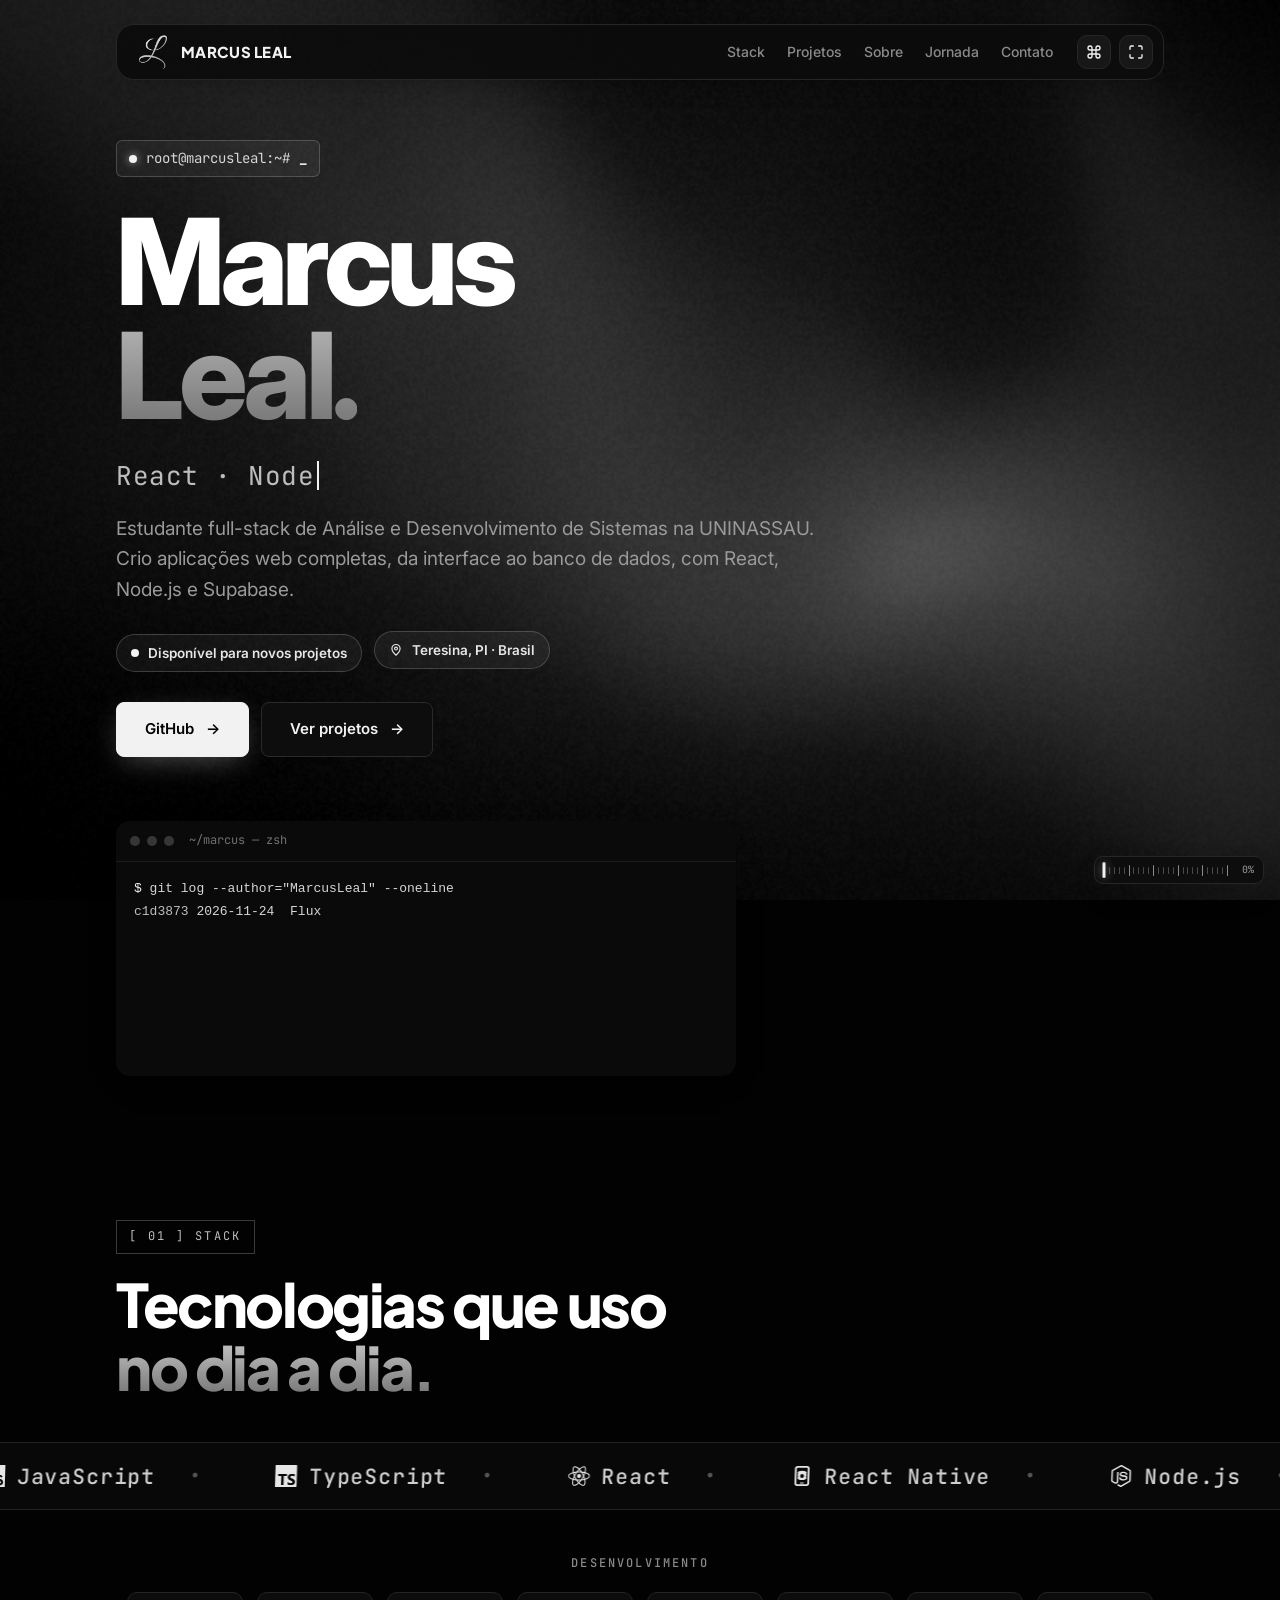
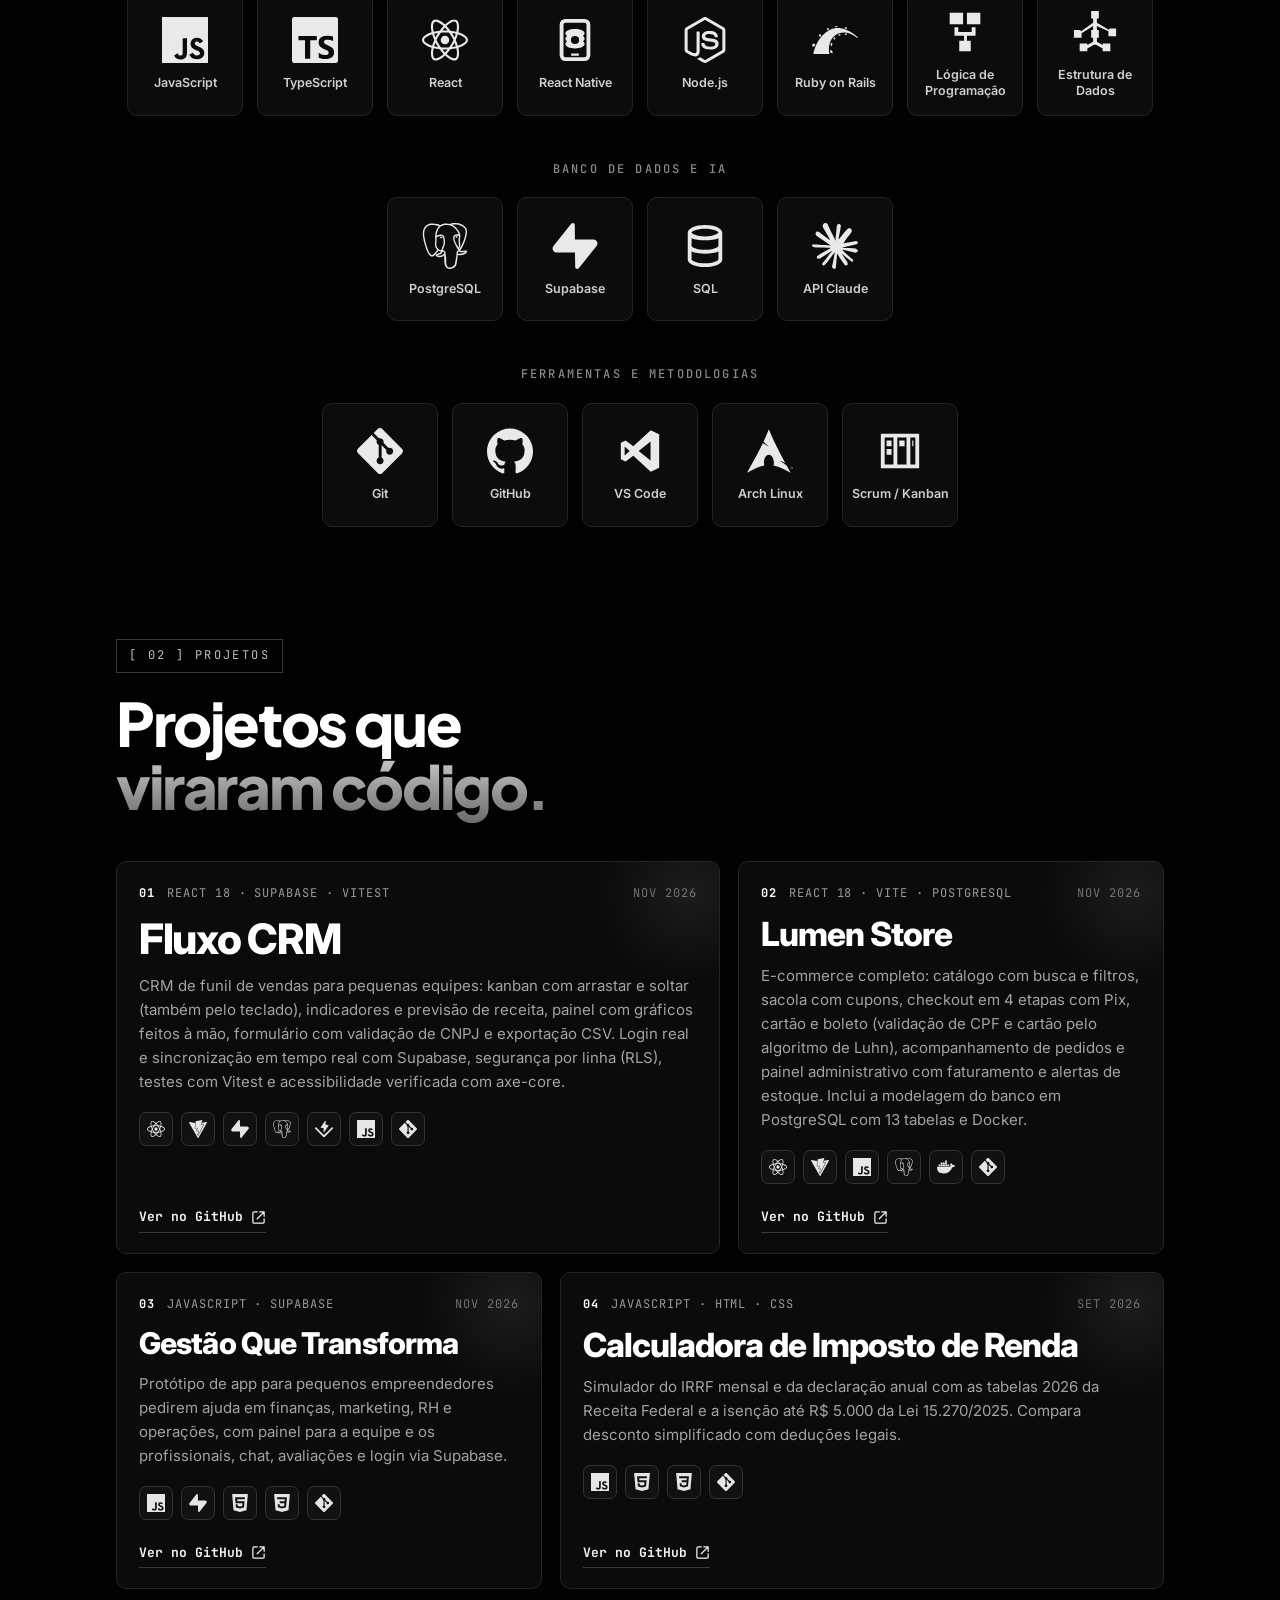
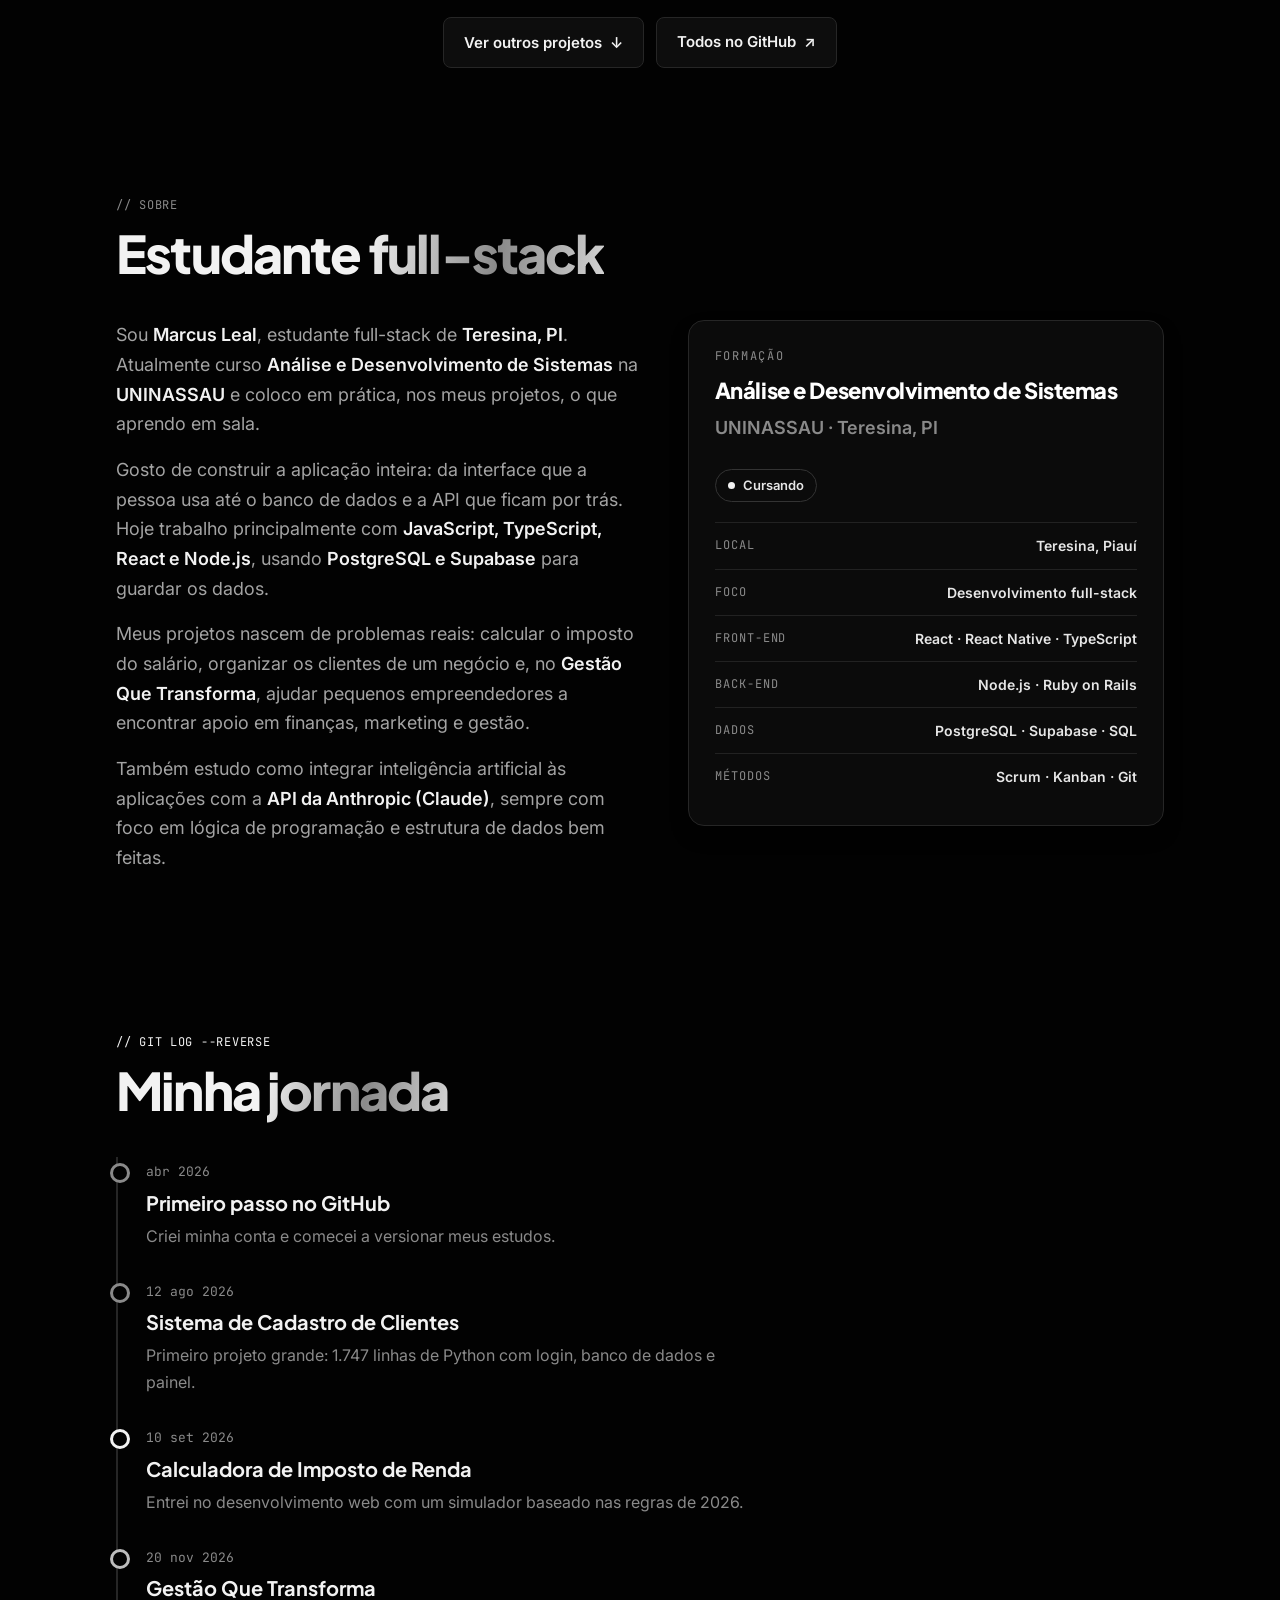
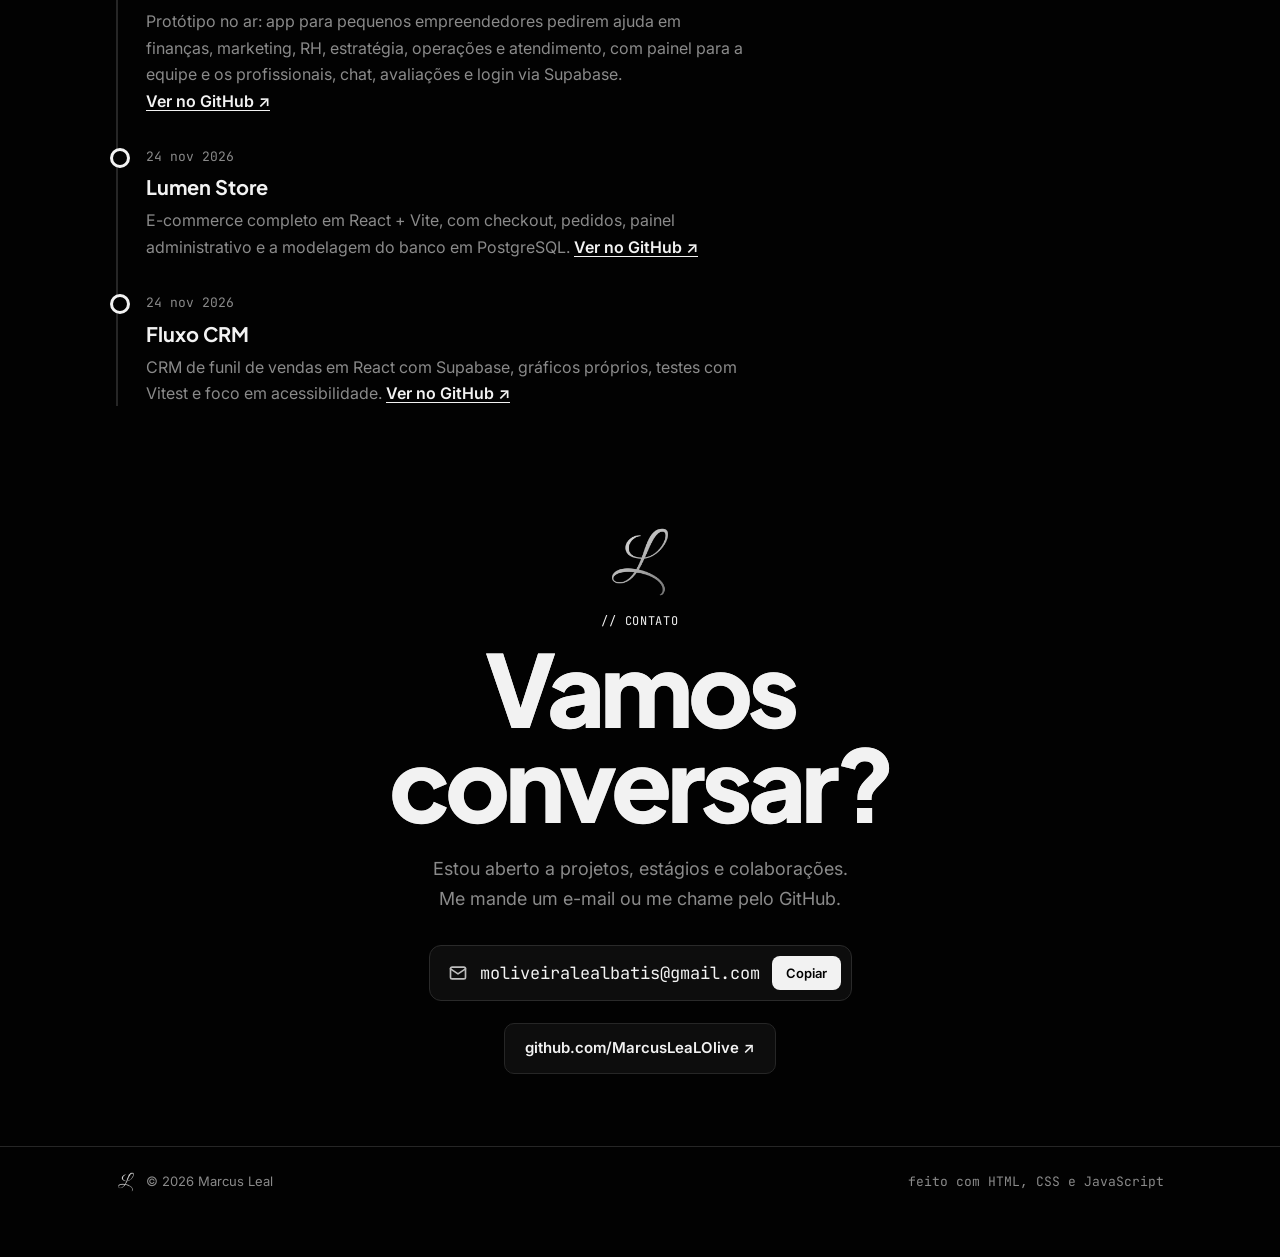
==== commit e402eec4: "Atualiza descrição e stack do topo Co-Authored-By: Claude Opus 5.5 <noreply@anthropic.com> Claude-Se" ====
--- a/index.html
+++ b/index.html
@@ -72,8 +72,8 @@
     <div class="wrap">
       <span class="prompt"><i></i>root@marcusleal:~# <b class="cur">_</b></span>
       <h1 class="name2" aria-label="Marcus Leal">Marcus<br><span>Leal<em>.</em></span></h1>
-      <p class="stack2" aria-label="JavaScript, Python e SQLite"><span id="stk">JavaScript · Python · SQLite</span><span class="bar" aria-hidden="true"></span></p>
-      <p class="desc2">Desenvolvedor JavaScript e Python focado em ferramentas simples para problemas reais. Sistemas web, automação e bancos de dados.</p>
+      <p class="stack2" aria-label="React, Node.js e TypeScript"><span id="stk">React · Node.js · TypeScript</span><span class="bar" aria-hidden="true"></span></p>
+      <p class="desc2">Estudante full-stack de Análise e Desenvolvimento de Sistemas na UNINASSAU. Crio aplicações web completas, da interface ao banco de dados, com React, Node.js e Supabase.</p>
       <span class="avail"><i></i>Disponível para novos projetos</span>
       <span class="avail loc"><svg viewBox="0 0 24 24" width="14" height="14" fill="none" stroke="currentColor" stroke-width="2" stroke-linecap="round" stroke-linejoin="round" aria-hidden="true"><path d="M12 21s-7-6.2-7-11.5a7 7 0 0 1 14 0C19 14.8 12 21 12 21z"/><circle cx="12" cy="9.5" r="2.5"/></svg>Teresina, PI · Brasil</span>
       <div class="cta">
